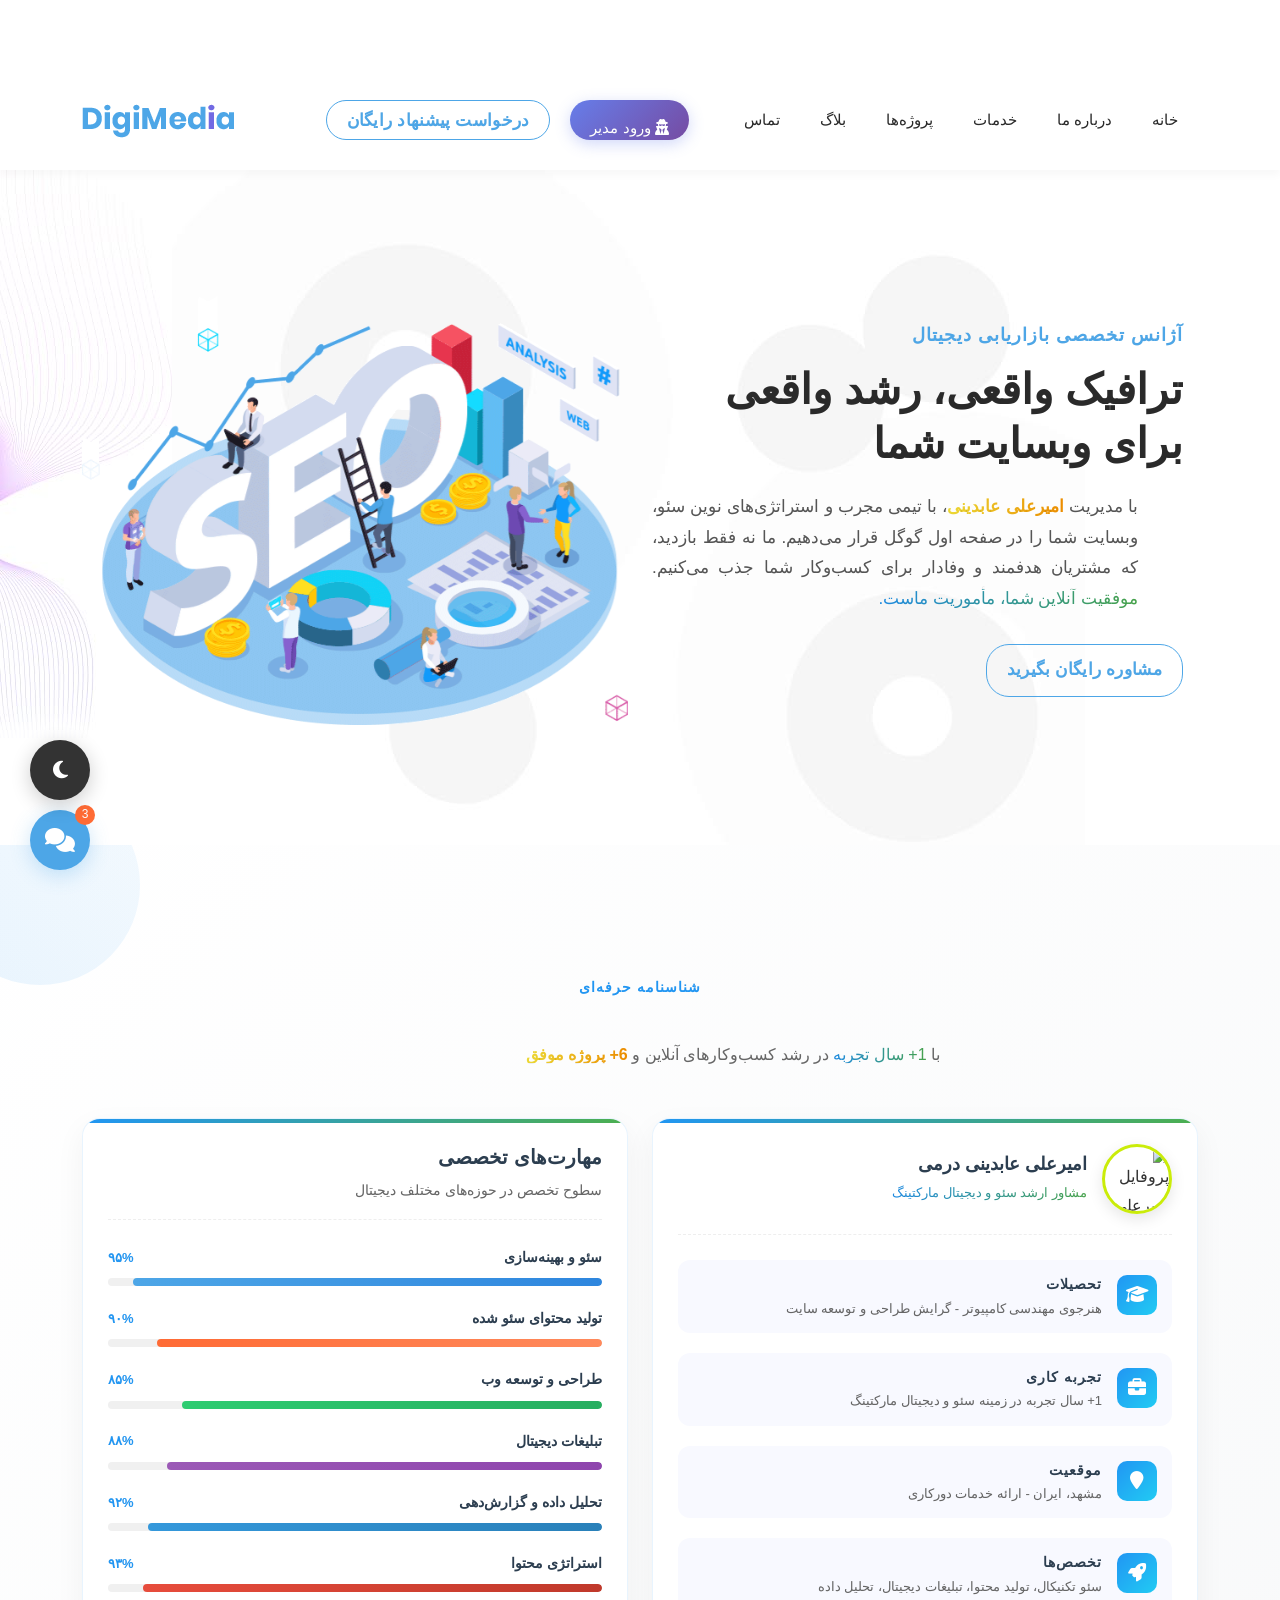
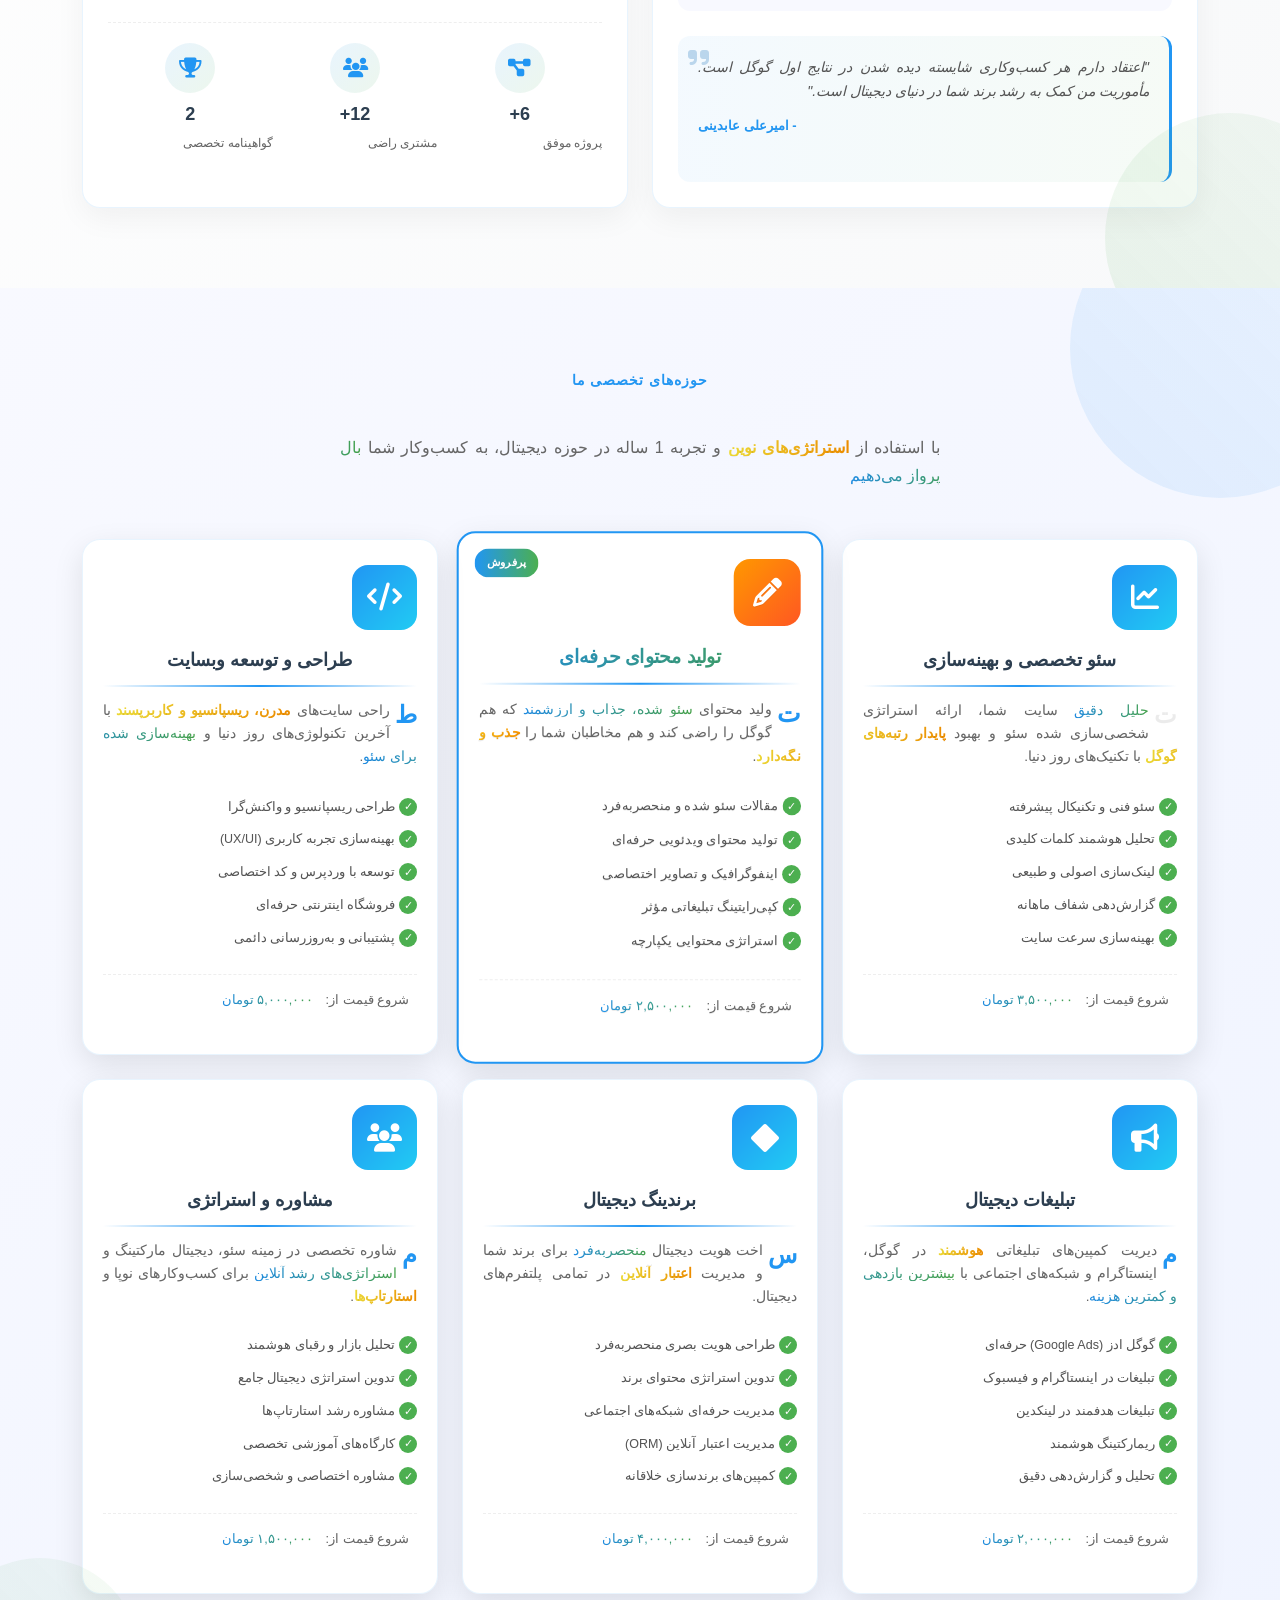
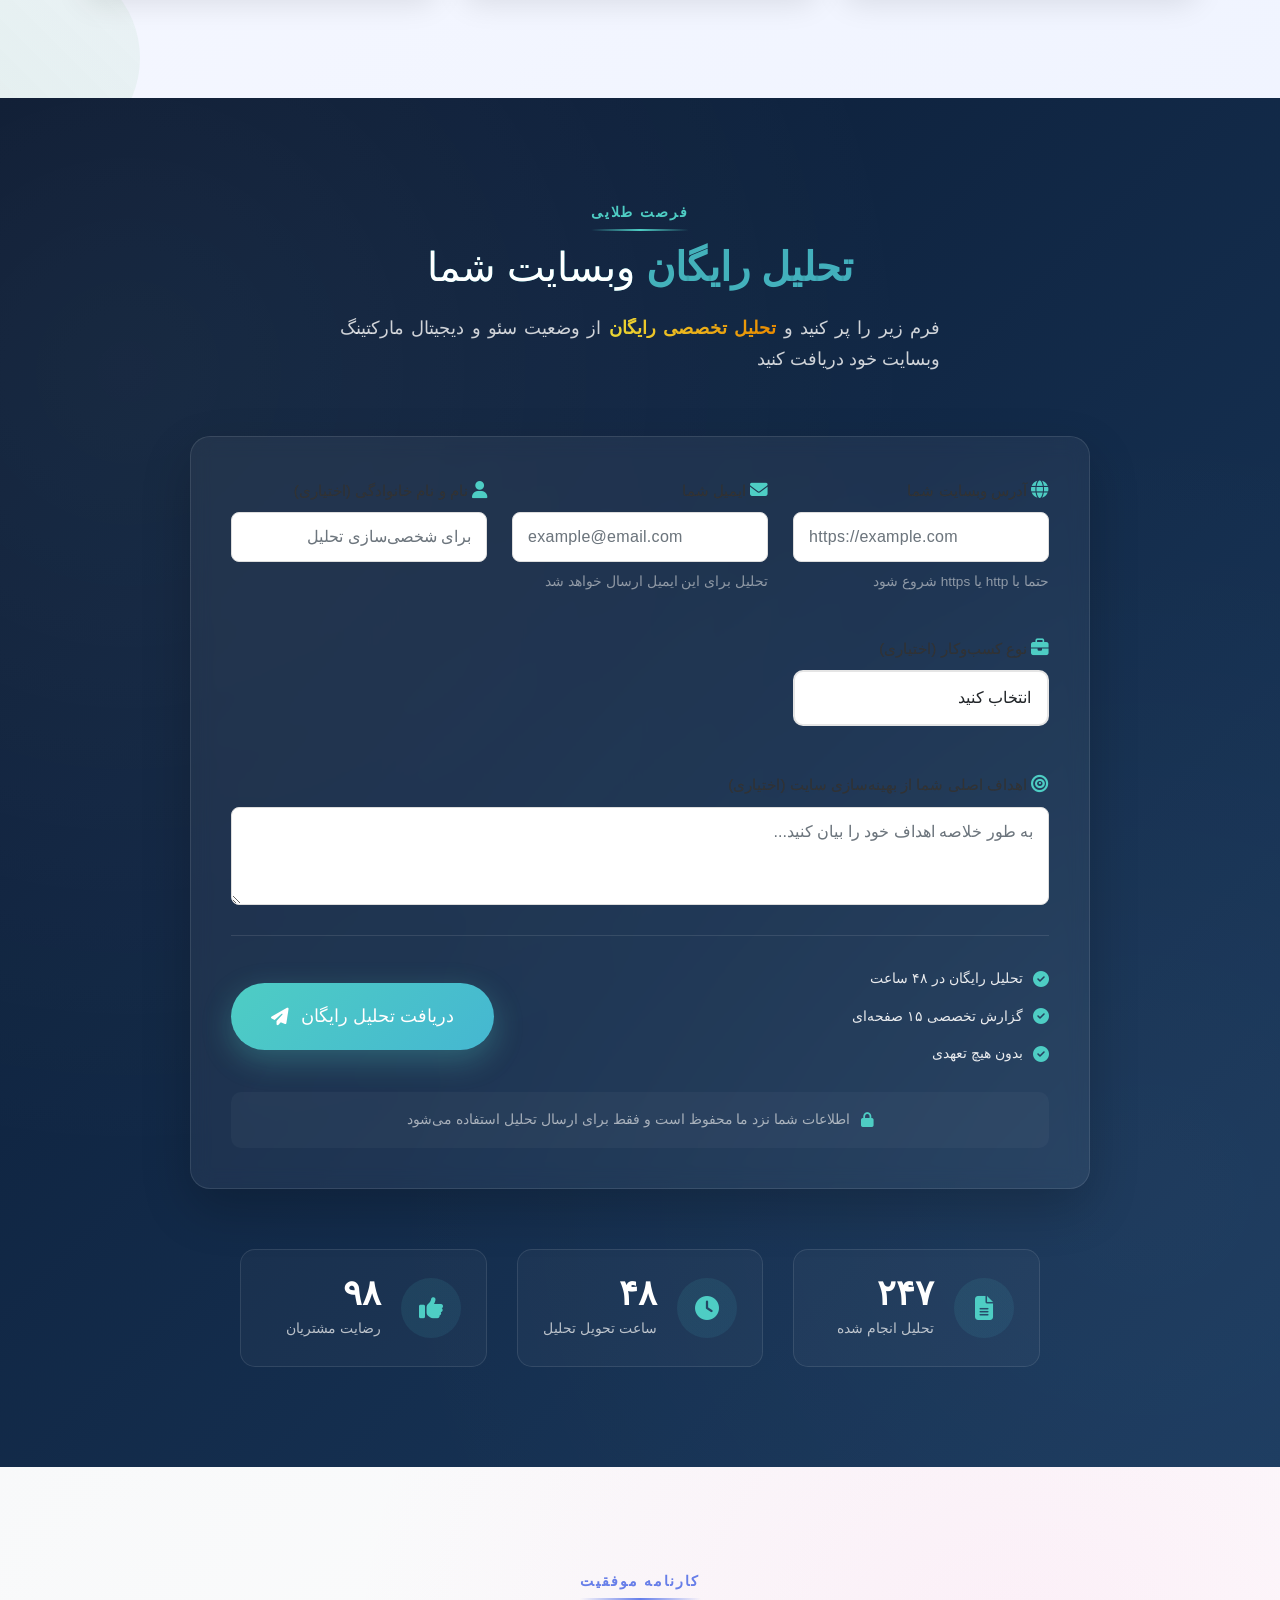
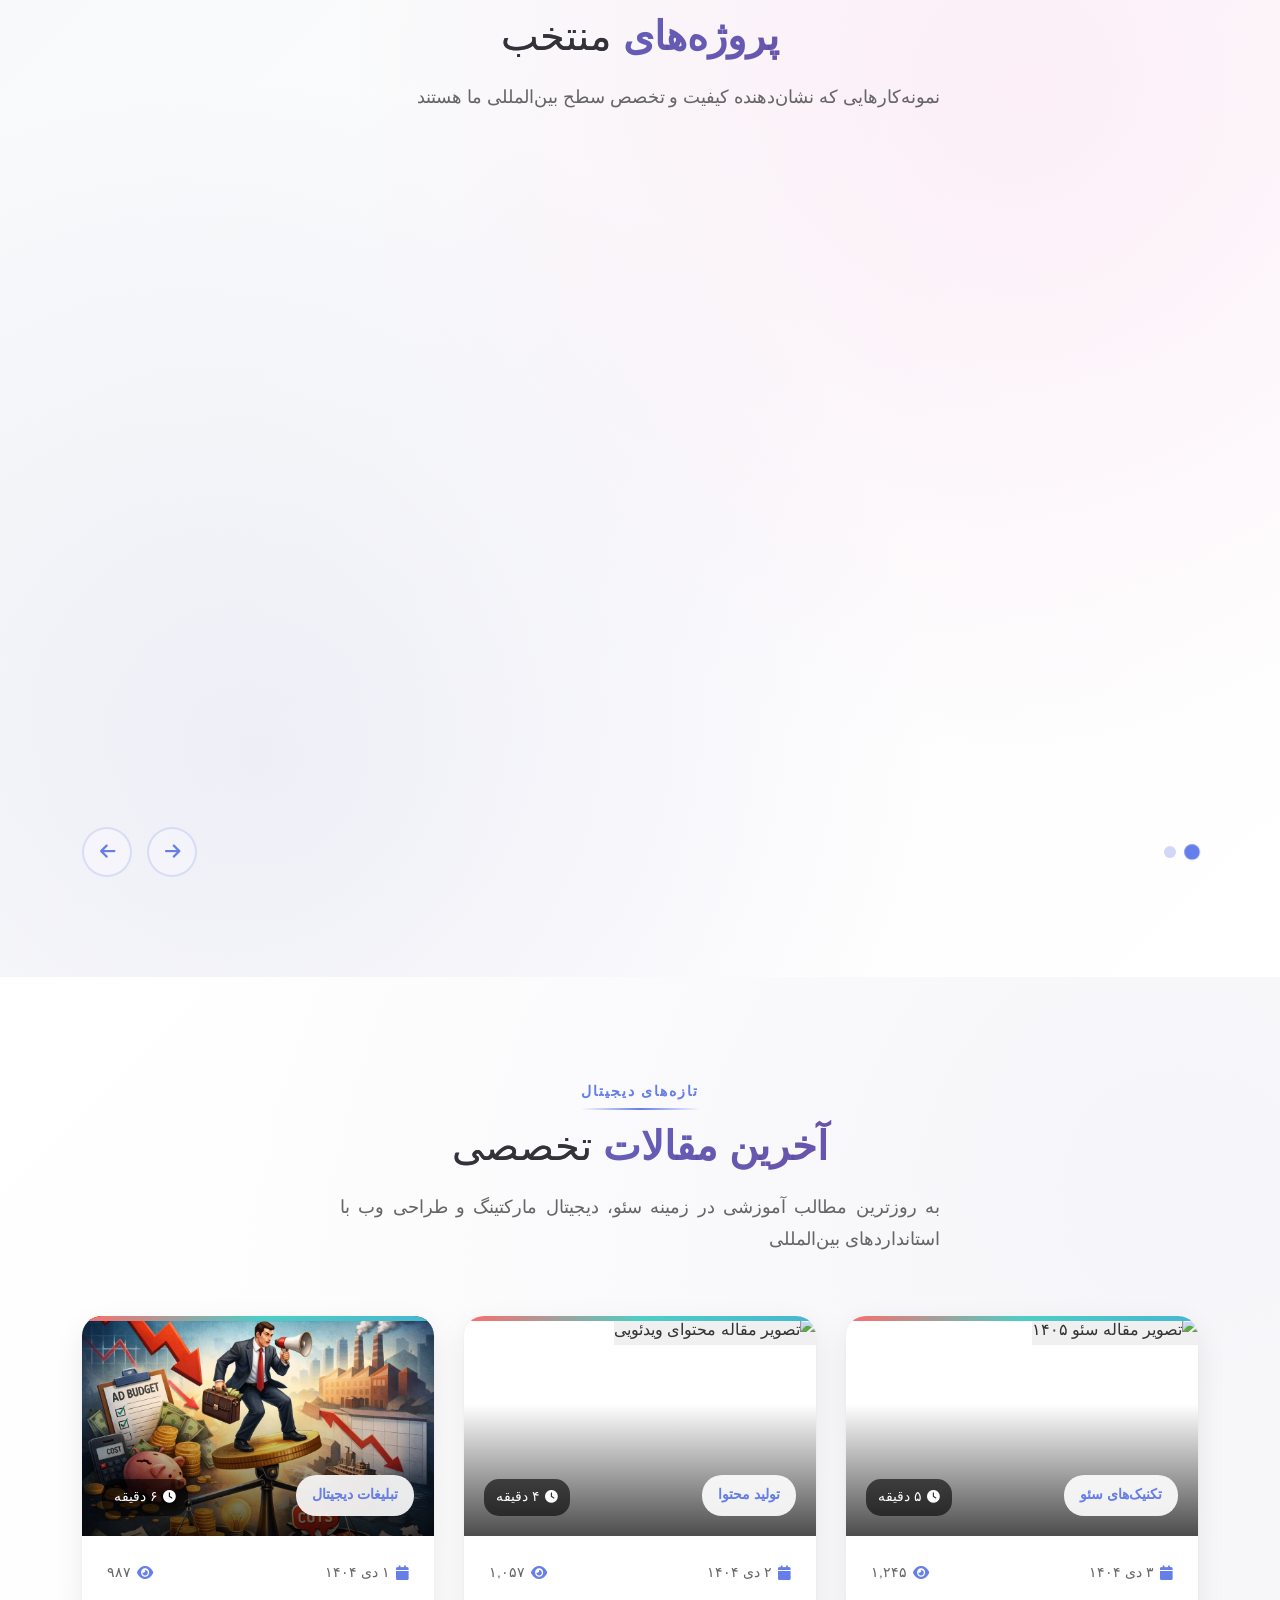
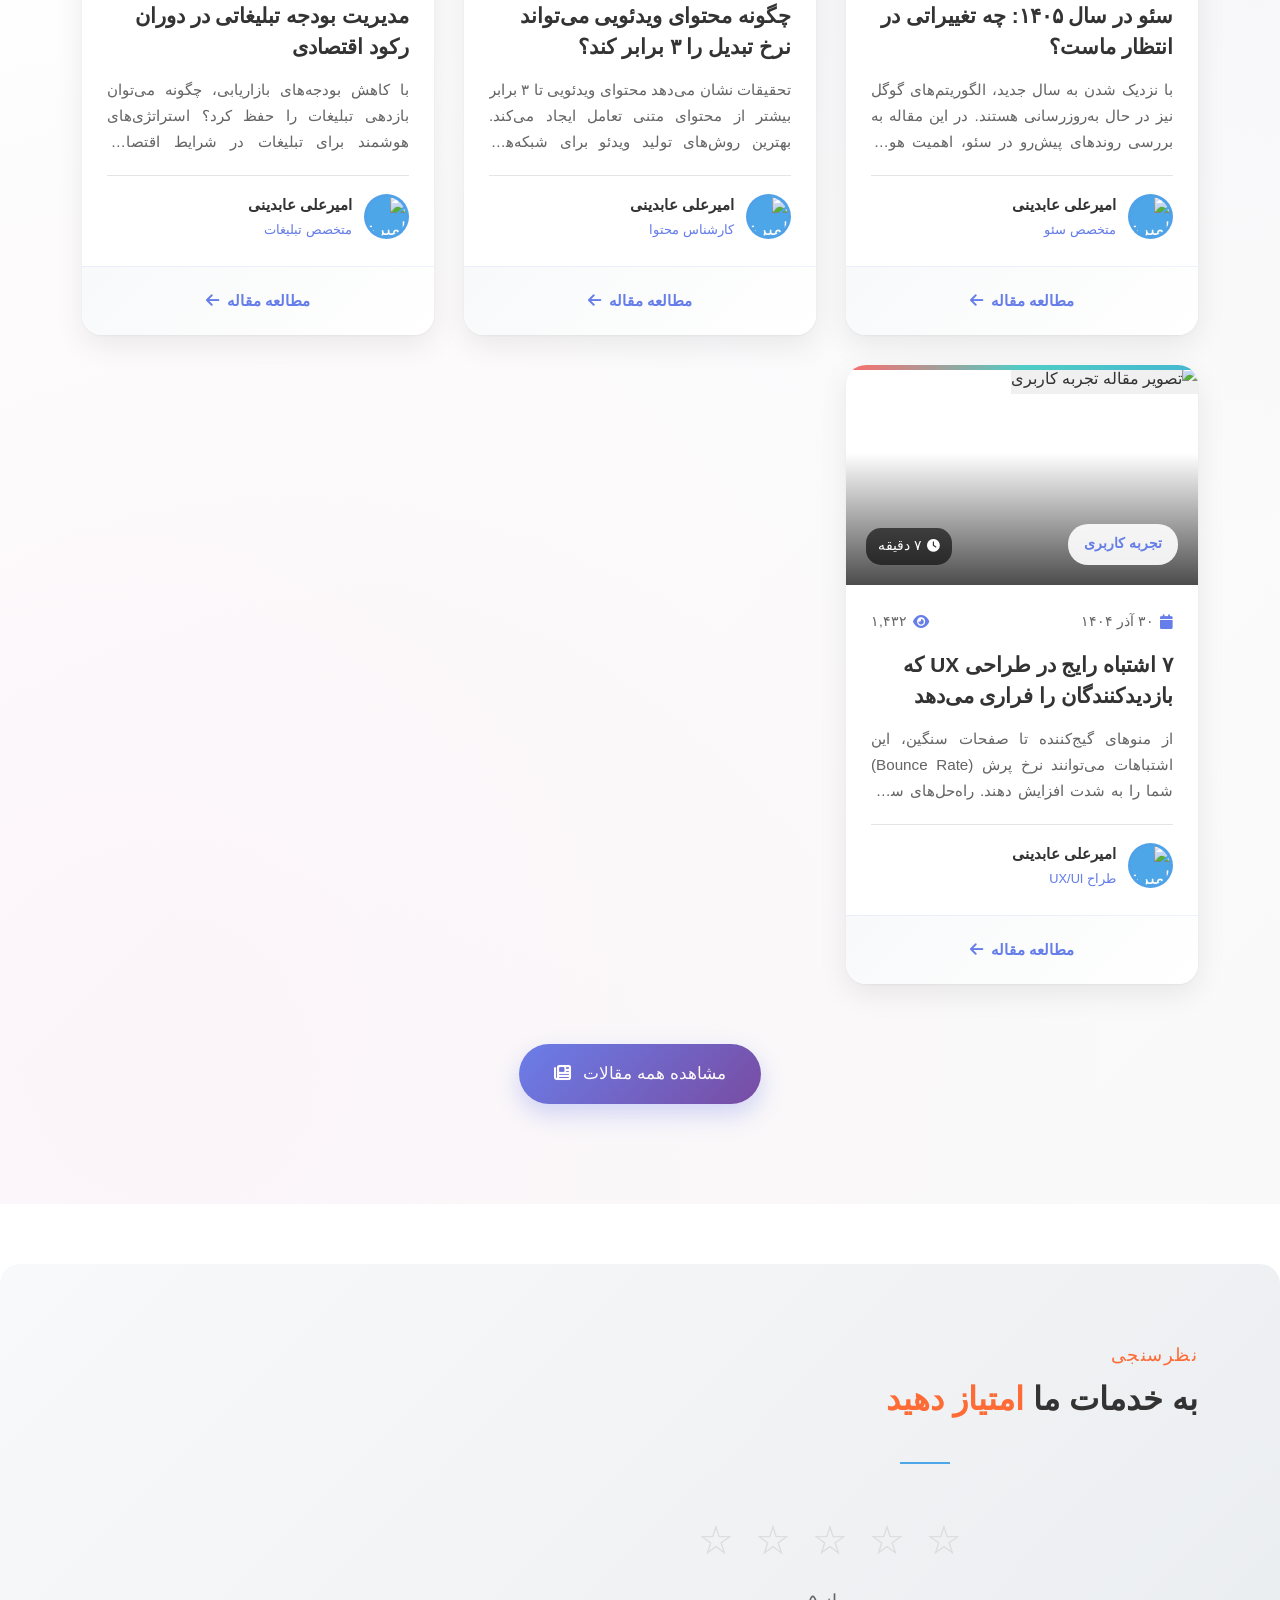
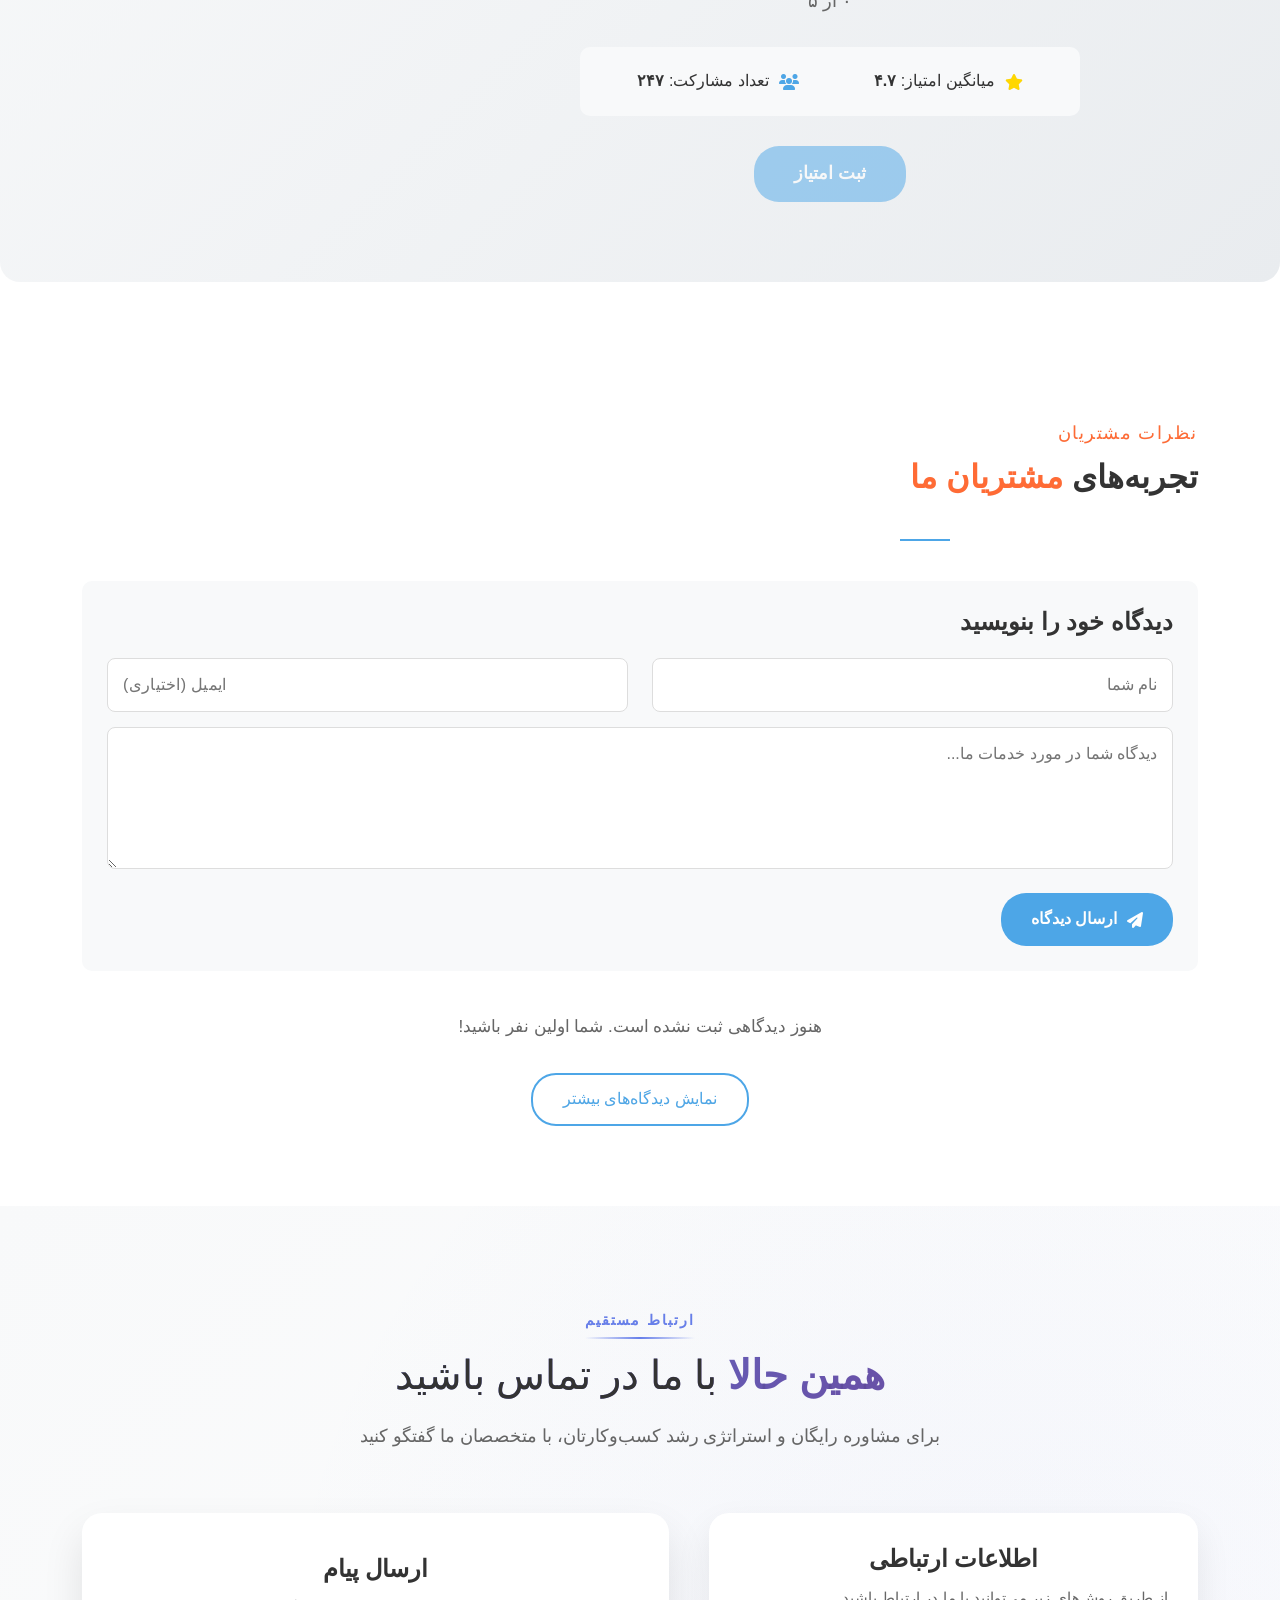
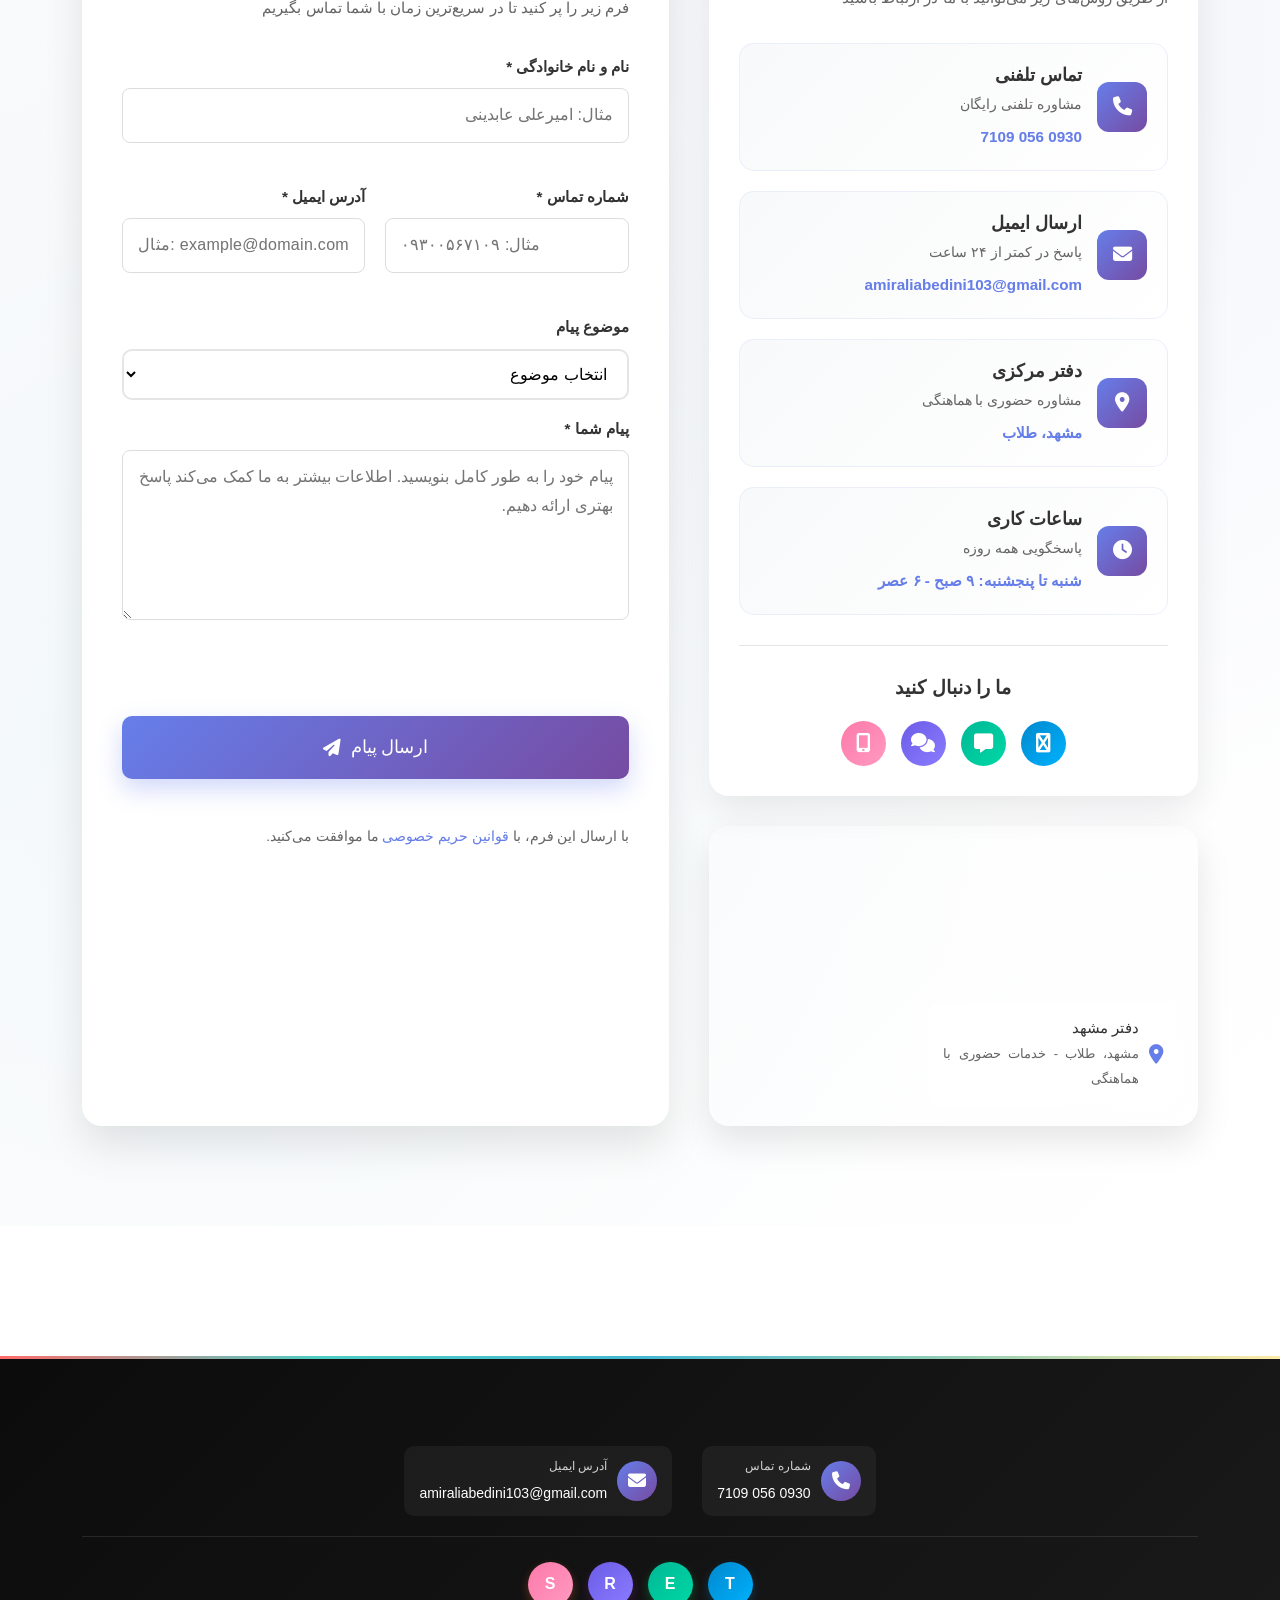
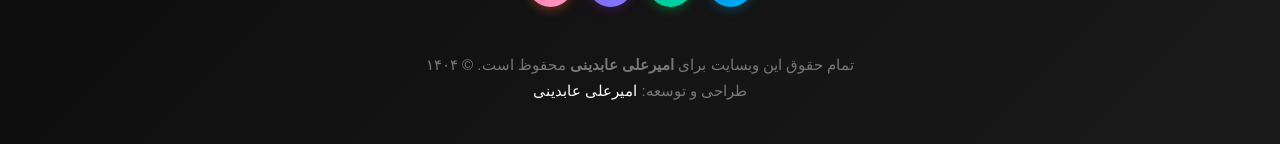
==== index.html @ cc29b61c "Add files via upload" ====
<!DOCTYPE html>
<html lang="fa" dir="rtl">
<head>
  <meta charset="UTF-8">
  <meta name="viewport" content="width=device-width, initial-scale=1, shrink-to-fit=no">
  
  <link rel="icon" href="titel-logo.png" type="image/png">
  <title>امیرعلی عابدینی درمی | Amirali Abedini | متخصص سئو و دیجیتال مارکتینگ</title>
  <meta name="description" content="وبسایت رسمی امیرعلی عابدینی درمی (Amirali Abedini)، متخصص سئو، دیجیتال مارکتینگ و طراحی وبسایت. ارائه خدمات حرفه‌ای سئو، تولید محتوا و رشد برند شخصی و تجاری در گوگل.">
  <meta name="robots" content="index, follow">
  <meta name="author" content="Amirali Abedini | امیرعلی عابدینی درمی">
  <link rel="canonical" href="https://amiraliabedini103.github.io/">
  
  <meta property="og:type" content="website">
  <meta property="og:title" content="امیرعلی عابدینی درمی | متخصص سئو و دیجیتال مارکتینگ">
  <meta property="og:description" content="Amirali Abedini – SEO Specialist & Digital Marketing Consultant. خدمات حرفه‌ای سئو و رشد کسب‌وکار.">
  <meta property="og:url" content="https://amiraliabedini103.github.io/">
  <meta property="og:site_name" content="Amirali Abedini">
  <meta property="og:image" content="https://amiraliabedini103.github.io/assets/images/logo-v3.png">
  <meta property="og:image:alt" content="امیرعلی عابدینی درمی - متخصص سئو">
  
  <meta name="twitter:card" content="summary_large_image">
  <meta name="twitter:title" content="Amirali Abedini | SEO & Digital Marketing">
  <meta name="twitter:description" content="Official website of Amirali Abedini, SEO specialist and digital marketing consultant.">
  <meta name="twitter:image" content="https://amiraliabedini103.github.io/assets/images/logo-v3.png">
  
  <script type="application/ld+json">
  {
    "@context": "https://schema.org",
    "@type": "Person",
    "name": "Amirali Abedini",
    "alternateName": "امیرعلی عابدینی درمی",
    "url": "https://amiraliabedini103.github.io/",
    "image": "https://amiraliabedini103.github.io/assets/images/logo-v3.png",
    "jobTitle": "SEO Specialist & Digital Marketing Consultant",
    "description": "متخصص سئو و دیجیتال مارکتینگ، ارائه‌دهنده خدمات حرفه‌ای بهینه‌سازی سایت و رشد برند",
    "email": "mailto:amiraliabedini103@gmail.com",
    "telephone": "+989300567109",
    "address": {
      "@type": "PostalAddress",
      "addressLocality": "Mashhad",
      "addressCountry": "IR"
    },
    "sameAs": []
  }
  </script>
  
  <link rel="stylesheet" href="https://cdn.fontcdn.ir/Font/Persian/Vazir/Vazir.css">
  <link rel="preconnect" href="https://fonts.googleapis.com">
  <link rel="preconnect" href="https://fonts.gstatic.com" crossorigin>
  <link href="https://fonts.googleapis.com/css2?family=Roboto:wght@300;400;500;700&display=swap" rel="stylesheet">
  <link rel="stylesheet" href="assets/css/footer-international.css">
  <link rel="stylesheet" href="assets/css/portfolio-international.css">
  <link rel="stylesheet" href="assets/css/freequote-international.css">
  <link rel="stylesheet" href="assets/css/blog-international.css">
  <link rel="stylesheet" href="assets/css/contact-international.css">
  
  <link href="vendor/bootstrap/css/bootstrap.min.css" rel="stylesheet">
  <!-- فقط از CDN FontAwesome استفاده می‌کنیم -->
  <link rel="stylesheet" href="https://cdnjs.cloudflare.com/ajax/libs/font-awesome/6.5.1/css/all.min.css">

  <link rel="stylesheet" href="assets/css/templatemo-digimedia-v3.css">
  <link rel="stylesheet" href="assets/css/animated.css">
  <link rel="stylesheet" href="assets/css/owl.css">
  <!-- لینک فایل CSS جدید -->
  <link rel="stylesheet" href="assets/css/custom-styles.css">
  <!-- لینک فایل CSS مدرن جدا شده -->
  <link rel="stylesheet" href="assets/css/modern-styles.css">
  
  <!-- اضافه کردن این خط به بخش head -->
  <link rel="sitemap" type="application/xml" title="Sitemap" href="/sitemap.xml">
  <!-- فونت‌های فارسی خلاقانه -->
<link href="https://cdn.fontcdn.ir/Font/Persian/Sahel/Sahel.css" rel="stylesheet">
<link href="https://cdn.fontcdn.ir/Font/Persian/Vazir/Vazir.css" rel="stylesheet">
  
  <!-- CSS برای تغییرات جدید -->
  <style>
    /* استایل‌های جدید برای دکمه ورود مدیر و فوتر */
    .admin-login-menu {
      background: linear-gradient(135deg, #667eea 0%, #764ba2 100%);
      color: white !important;
      padding: 8px 20px !important;
      border-radius: 50px;
      margin-right: 15px;
      transition: all 0.3s ease;
      border: none;
      font-weight: 500;
      box-shadow: 0 4px 15px rgba(102, 126, 234, 0.3);
      display: flex;
      align-items: center;
      gap: 8px;
    }
    
    .admin-login-menu:hover {
      transform: translateY(-2px);
      box-shadow: 0 6px 20px rgba(102, 126, 234, 0.4);
      background: linear-gradient(135deg, #764ba2 0%, #667eea 100%);
      color: white !important;
    }
    
    .admin-login-menu i {
      font-size: 16px;
    }
    
    /* استایل‌های جدید برای فوتر */
    .footer-contact-info {
      display: flex;
      flex-wrap: wrap;
      justify-content: center;
      gap: 30px;
      margin-bottom: 25px;
      padding: 20px 0;
      border-bottom: 1px solid rgba(255, 255, 255, 0.1);
    }
    
    .footer-contact-item {
      display: flex;
      align-items: center;
      gap: 10px;
      color: white;
      text-decoration: none;
      transition: all 0.3s ease;
      padding: 10px 15px;
      border-radius: 10px;
      background: rgba(255, 255, 255, 0.05);
    }
    
    .footer-contact-item:hover {
      background: rgba(255, 255, 255, 0.1);
      transform: translateY(-3px);
      color: white;
      text-decoration: none;
    }
    
    .footer-contact-icon {
      width: 40px;
      height: 40px;
      border-radius: 50%;
      display: flex;
      align-items: center;
      justify-content: center;
      background: linear-gradient(135deg, #667eea 0%, #764ba2 100%);
    }
    
    .footer-contact-icon i {
      font-size: 18px;
    }
    
    .footer-contact-text {
      display: flex;
      flex-direction: column;
    }
    
    .footer-contact-label {
      font-size: 12px;
      opacity: 0.8;
      margin-bottom: 3px;
    }
    
    .footer-contact-value {
      font-size: 14px;
      font-weight: 500;
    }
    
    .footer-social-media {
      display: flex;
      justify-content: center;
      gap: 15px;
      margin: 25px 0;
    }
    
    /* رسپانسیو */
    @media (max-width: 768px) {
      .footer-contact-info {
        flex-direction: column;
        align-items: center;
        gap: 15px;
      }
      
      .admin-login-menu {
        padding: 6px 15px !important;
        font-size: 14px;
        margin-right: 10px;
      }
      
      .footer-contact-item {
        width: 100%;
        max-width: 300px;
        justify-content: flex-start;
      }
    }
    
    @media (max-width: 576px) {
      .admin-login-menu {
        padding: 5px 12px !important;
        font-size: 12px;
        margin-right: 5px;
      }
      
      .admin-login-menu span {
        display: none;
      }
      
      .admin-login-menu i {
        margin: 0;
      }
    }
  </style>
</head>

<body>
  <h1 style="position:absolute;right:-9999px;top:auto;width:1px;height:1px;overflow:hidden;margin:0;padding:0;">
    امیرعلی عابدینی درمی | Amirali Abedini | متخصص سئو و دیجیتال مارکتینگ
  </h1>
  
  <div id="js-preloader" class="js-preloader">
    <div class="preloader-inner">
      <span class="dot"></span>
      <div class="dots">
        <span></span>
        <span></span>
        <span></span>
      </div>
    </div>
  </div>
  
  <header class="header-area header-sticky wow slideInDown" data-wow-duration="0.75s" data-wow-delay="0s">
    <div class="container">
      <div class="row">
        <div class="col-12">
          <nav class="main-nav">
            <a href="index.html" class="logo">
              <img src="assets/images/logo-v3.png" alt="لوگو - امیرعلی عابدینی">
            </a>
            <ul class="nav">
              <li class="scroll-to-section"><a href="#top" class="active">خانه</a></li>
              <li class="scroll-to-section"><a href="#about">درباره ما</a></li>
              <li class="scroll-to-section"><a href="#services">خدمات</a></li>
              <li class="scroll-to-section"><a href="#portfolio">پروژه‌ها</a></li>
              <li class="scroll-to-section"><a href="#blog">بلاگ</a></li>
              <li class="scroll-to-section"><a href="#contact">تماس</a></li>
              <!-- دکمه ورود مدیر بازطراحی شده -->
              <li class="scroll-to-section">
                <a href="#" id="adminLoginBtn" class="admin-login-menu">
                  <i class="fa fa-user-secret"></i>
                  <span>ورود مدیر</span>
                </a>
              </li>
              <li class="scroll-to-section">
                <div class="border-first-button"><a href="#contact">درخواست پیشنهاد رایگان</a></div>
              </li>
            </ul>
            <a class='menu-trigger'>
              <span>منو</span>
            </a>
          </nav>
        </div>
      </div>
    </div>
  </header>
  
  <div class="main-banner wow fadeIn" id="top" data-wow-duration="1s" data-wow-delay="0.5s">
    <div class="container">
      <div class="row">
        <div class="col-lg-12">
          <div class="row">
            <div class="col-lg-6 align-self-center">
              <div class="left-content show-up header-text wow fadeInLeft" data-wow-duration="1s" data-wow-delay="1s">
                <div class="row">
                  <div class="col-lg-12">
                    <h6>آژانس تخصصی بازاریابی دیجیتال</h6>
                    <h2>ترافیک واقعی، رشد واقعی برای وبسایت شما</h2>
                    <p>با مدیریت <strong class="highlight-text">امیرعلی عابدینی</strong>، با تیمی مجرب و استراتژی‌های نوین سئو، وبسایت شما را در صفحه اول گوگل قرار می‌دهیم. ما نه فقط بازدید، که مشتریان هدفمند و وفادار برای کسب‌وکار شما جذب می‌کنیم. <span class="gradient-text">موفقیت آنلاین شما، مأموریت ماست.</span></p>
                  </div>
                  <div class="col-lg-12">
                    <div class="border-first-button scroll-to-section">
                      <a href="#contact">مشاوره رایگان بگیرید</a>
                    </div>
                  </div>
                </div>
              </div>
            </div>
            <div class="col-lg-6">
              <div class="right-image wow fadeInRight" data-wow-duration="1s" data-wow-delay="0.5s">
                <img src="assets/images/slider-dec-v3.png" alt="تصویر افزایش ترافیک و رشد دیجیتال">
              </div>
            </div>
          </div>
        </div>
      </div>
    </div>
  </div>
  
  <!-- بخش شناسنامه حرفه‌ای با طراحی مدرن -->
  <div id="about" class="modern-about-section">
    <div class="container">
      <div class="row">
        <div class="col-lg-12">
          <div class="section-modern-header wow fadeIn" data-wow-duration="1s" data-wow-delay="0.3s">
            <span class="section-modern-subtitle">شناسنامه حرفه‌ای</span>
            <h2 class="section-modern-title creative-text">متخصص سئو و دیجیتال مارکتینگ</h2>
            <p class="section-modern-description">با <span class="gradient-text">1+ سال تجربه</span> در رشد کسب‌وکارهای آنلاین و <span class="highlight-text">6+ پروژه موفق</span></p>
          </div>
        </div>
      </div>
      
      <div class="row">
        <!-- کارت شناسنامه سمت چپ -->
        <div class="col-lg-6">
          <div class="about-card-modern wow fadeInLeft" data-wow-duration="1s" data-wow-delay="0.5s">
            <div class="about-card-modern-header">
              <div class="about-card-modern-avatar">
                <div class="about-card-modern-avatar-img">
                  <img src="profile-photo.jpg" alt="پروفایل امیرعلی عابدینی" class="profile-photo">
              </div>
                <div class="about-card-modern-avatar-info">
                  <h5>امیرعلی عابدینی درمی</h5>
                  <p class="gradient-text">مشاور ارشد سئو و دیجیتال مارکتینگ</p>
                </div>
              </div>
            </div>
            
            <div class="about-card-modern-body">
              <div class="about-info-modern-item">
                <div class="about-info-modern-icon">
                  <i class="fa fa-graduation-cap"></i>
                </div>
                <div class="about-info-modern-content">
                  <h6>تحصیلات</h6>
                  <p>هنرجوی مهندسی کامپیوتر - گرایش طراحی و توسعه سایت</p>
                </div>
              </div>
              
              <div class="about-info-modern-item">
                <div class="about-info-modern-icon">
                  <i class="fa fa-briefcase"></i>
                </div>
                <div class="about-info-modern-content">
                  <h6>تجربه کاری</h6>
                  <p>1+ سال تجربه در زمینه سئو و دیجیتال مارکتینگ</p>
                </div>
              </div>
              
              <div class="about-info-modern-item">
                <div class="about-info-modern-icon">
                  <i class="fa fa-map-marker"></i>
                </div>
                <div class="about-info-modern-content">
                  <h6>موقعیت</h6>
                  <p>مشهد، ایران - ارائه خدمات دورکاری  </p>
                </div>
              </div>
              
              <div class="about-info-modern-item">
                <div class="about-info-modern-icon">
                  <i class="fa fa-rocket"></i>
                </div>
                <div class="about-info-modern-content">
                  <h6>تخصص‌ها</h6>
                  <p>سئو تکنیکال، تولید محتوا، تبلیغات دیجیتال، تحلیل داده</p>
                </div>
              </div>
              
              <div class="about-quote-modern">
                <i class="fa fa-quote-right quote-icon"></i>
                <p class="quote-text">"اعتقاد دارم هر کسب‌وکاری شایسته دیده شدن در نتایج اول گوگل است. مأموریت من کمک به رشد برند شما در دنیای دیجیتال است."</p>
                <p class="quote-author">- امیرعلی عابدینی</p>
              </div>
            </div>
          </div>
        </div>
        
        <!-- کارت مهارت‌های سمت راست -->
        <div class="col-lg-6">
          <div class="skills-card-modern wow fadeInRight" data-wow-duration="1s" data-wow-delay="0.5s">
            <div class="skills-card-modern-header">
              <h4>مهارت‌های تخصصی</h4>
              <p>سطوح تخصص در حوزه‌های مختلف دیجیتال</p>
            </div>
            
            <div class="skills-card-modern-body">
              <div class="skill-modern-item">
                <div class="skill-modern-info">
                  <span class="skill-modern-name">سئو و بهینه‌سازی</span>
                  <span class="skill-modern-percentage">۹۵%</span>
                </div>
                <div class="skill-modern-progress">
                  <div class="skill-modern-progress-bar" style="width: 95%; background: linear-gradient(90deg, #4da6e7, #2e86de);"></div>
                </div>
              </div>
              
              <div class="skill-modern-item">
                <div class="skill-modern-info">
                  <span class="skill-modern-name">تولید محتوای سئو شده</span>
                  <span class="skill-modern-percentage">۹۰%</span>
                </div>
                <div class="skill-modern-progress">
                  <div class="skill-modern-progress-bar" style="width: 90%; background: linear-gradient(90deg, #ff6b35, #ff8a5c);"></div>
                </div>
              </div>
              
              <div class="skill-modern-item">
                <div class="skill-modern-info">
                  <span class="skill-modern-name">طراحی و توسعه وب</span>
                  <span class="skill-modern-percentage">۸۵%</span>
                </div>
                <div class="skill-modern-progress">
                  <div class="skill-modern-progress-bar" style="width: 85%; background: linear-gradient(90deg, #2ecc71, #27ae60);"></div>
                </div>
              </div>
              
              <div class="skill-modern-item">
                <div class="skill-modern-info">
                  <span class="skill-modern-name">تبلیغات دیجیتال</span>
                  <span class="skill-modern-percentage">۸۸%</span>
                </div>
                <div class="skill-modern-progress">
                  <div class="skill-modern-progress-bar" style="width: 88%; background: linear-gradient(90deg, #9b59b6, #8e44ad);"></div>
                </div>
              </div>
              
              <div class="skill-modern-item">
                <div class="skill-modern-info">
                  <span class="skill-modern-name">تحلیل داده و گزارش‌دهی</span>
                  <span class="skill-modern-percentage">۹۲%</span>
                </div>
                <div class="skill-modern-progress">
                  <div class="skill-modern-progress-bar" style="width: 92%; background: linear-gradient(90deg, #3498db, #2980b9);"></div>
                </div>
              </div>
              
              <div class="skill-modern-item">
                <div class="skill-modern-info">
                  <span class="skill-modern-name">استراتژی محتوا</span>
                  <span class="skill-modern-percentage">۹۳%</span>
                </div>
                <div class="skill-modern-progress">
                  <div class="skill-modern-progress-bar" style="width: 93%; background: linear-gradient(90deg, #e74c3c, #c0392b);"></div>
                </div>
              </div>
            </div>
            
            <div class="skills-card-modern-footer">
              <div class="stats-modern-item">
                <div class="stats-modern-icon">
                  <i class="fa fa-project-diagram"></i>
                </div>
                <div class="stats-modern-content">
                  <h5>6+</h5>
                  <p>پروژه موفق</p>
                </div>
              </div>
              
              <div class="stats-modern-item">
                <div class="stats-modern-icon">
                  <i class="fa fa-users"></i>
                </div>
                <div class="stats-modern-content">
                  <h5>12+</h5>
                  <p>مشتری راضی</p>
                </div>
              </div>
              
              <div class="stats-modern-item">
                <div class="stats-modern-icon">
                  <i class="fa fa-trophy"></i>
                </div>
                <div class="stats-modern-content">
                  <h5>2</h5>
                  <p>گواهینامه تخصصی</p>
                </div>
              </div>
            </div>
          </div>
        </div>
      </div>
    </div>
  </div>
  
  <!-- بخش خدمات جدید با طراحی مدرن -->
  <section id="services" class="modern-services">
    <div class="container">
      <div class="section-modern-header wow fadeIn" data-wow-duration="1s" data-wow-delay="0.3s">
        <span class="section-modern-subtitle">حوزه‌های تخصصی ما</span>
        <h2 class="section-modern-title creative-text">خدماتی که ارائه می‌دهیم</h2>
        <p class="section-modern-description">
          با استفاده از <span class="highlight-text">استراتژی‌های نوین</span> و تجربه 1 ساله در حوزه دیجیتال، به کسب‌وکار شما <span class="gradient-text">بال پرواز می‌دهیم</span>
        </p>
      </div>
      
      <div class="row">
        <!-- سرویس ۱: سئو تخصصی -->
        <div class="col-lg-4 col-md-6 mb-4 wow fadeInUp" data-wow-duration="1s" data-wow-delay="0.4s">
          <div class="modern-card service-card-glow wave-effect dynamic-shadow">
            <div class="modern-icon">
              <i class="fa fa-line-chart"></i>
            </div>
            <h3 class="modern-title creative-text">سئو تخصصی و بهینه‌سازی</h3>
            <p class="modern-description">
              <span class="gradient-text">تحلیل دقیق</span> سایت شما، ارائه استراتژی شخصی‌سازی شده سئو و بهبود <span class="highlight-text">پایدار رتبه‌های گوگل</span> با تکنیک‌های روز دنیا.
            </p>
            <ul class="modern-features">
              <li>سئو فنی و تکنیکال پیشرفته</li>
              <li>تحلیل هوشمند کلمات کلیدی</li>
              <li>لینک‌سازی اصولی و طبیعی</li>
              <li>گزارش‌دهی شفاف ماهانه</li>
              <li>بهینه‌سازی سرعت سایت</li>
            </ul>
            <div class="modern-price">
              <span>شروع قیمت از:</span>
              <span class="gradient-text">۳,۵۰۰,۰۰۰ تومان</span>
            </div>
          </div>
        </div>
        
        <!-- سرویس ۲: تولید محتوا -->
        <div class="col-lg-4 col-md-6 mb-4 wow fadeInUp" data-wow-duration="1s" data-wow-delay="0.6s">
          <div class="modern-card card-popular service-card-glow wave-effect dynamic-shadow">
            <div class="modern-badge">پرفروش</div>
            <div class="modern-icon">
              <i class="fa fa-pencil"></i>
            </div>
            <h3 class="modern-title creative-text">تولید محتوای حرفه‌ای</h3>
            <p class="modern-description">
              تولید محتوای <span class="gradient-text">سئو شده، جذاب و ارزشمند</span> که هم گوگل را راضی کند و هم مخاطبان شما را <span class="highlight-text">جذب و نگه‌دارد</span>.
            </p>
            <ul class="modern-features">
              <li>مقالات سئو شده و منحصربه‌فرد</li>
              <li>تولید محتوای ویدئویی حرفه‌ای</li>
              <li>اینفوگرافیک و تصاویر اختصاصی</li>
              <li>کپی‌رایتینگ تبلیغاتی مؤثر</li>
              <li>استراتژی محتوایی یکپارچه</li>
            </ul>
            <div class="modern-price">
              <span>شروع قیمت از:</span>
              <span class="gradient-text">۲,۵۰۰,۰۰۰ تومان</span>
            </div>
          </div>
        </div>
        
        <!-- سرویس ۳: طراحی وبسایت -->
        <div class="col-lg-4 col-md-6 mb-4 wow fadeInUp" data-wow-duration="1s" data-wow-delay="0.8s">
          <div class="modern-card service-card-glow wave-effect dynamic-shadow">
            <div class="modern-icon">
              <i class="fa fa-code"></i>
            </div>
            <h3 class="modern-title creative-text">طراحی و توسعه وبسایت</h3>
            <p class="modern-description">
              طراحی سایت‌های <span class="highlight-text">مدرن، ریسپانسیو و کاربرپسند</span> با آخرین تکنولوژی‌های روز دنیا و <span class="gradient-text">بهینه‌سازی شده برای سئو</span>.
            </p>
            <ul class="modern-features">
              <li>طراحی ریسپانسیو و واکنش‌گرا</li>
              <li>بهینه‌سازی تجربه کاربری (UX/UI)</li>
              <li>توسعه با وردپرس و کد اختصاصی</li>
              <li>فروشگاه اینترنتی حرفه‌ای</li>
              <li>پشتیبانی و به‌روزرسانی دائمی</li>
            </ul>
            <div class="modern-price">
              <span>شروع قیمت از:</span>
              <span class="gradient-text">۵,۰۰۰,۰۰۰ تومان</span>
            </div>
          </div>
        </div>
        
        <!-- سرویس ۴: تبلیغات دیجیتال -->
        <div class="col-lg-4 col-md-6 mb-4 wow fadeInUp" data-wow-duration="1s" data-wow-delay="1s">
          <div class="modern-card service-card-glow wave-effect dynamic-shadow">
            <div class="modern-icon">
              <i class="fa fa-bullhorn"></i>
            </div>
            <h3 class="modern-title creative-text">تبلیغات دیجیتال</h3>
            <p class="modern-description">
              مدیریت کمپین‌های تبلیغاتی <span class="highlight-text">هوشمند</span> در گوگل، اینستاگرام و شبکه‌های اجتماعی با <span class="gradient-text">بیشترین بازدهی و کمترین هزینه</span>.
            </p>
            <ul class="modern-features">
              <li>گوگل ادز (Google Ads) حرفه‌ای</li>
              <li>تبلیغات در اینستاگرام و فیسبوک</li>
              <li>تبلیغات هدفمند در لینکدین</li>
              <li>ریمارکتینگ هوشمند</li>
              <li>تحلیل و گزارش‌دهی دقیق</li>
            </ul>
            <div class="modern-price">
              <span>شروع قیمت از:</span>
              <span class="gradient-text">۲,۰۰۰,۰۰۰ تومان</span>
            </div>
          </div>
        </div>
        
        <!-- سرویس ۵: برندینگ دیجیتال -->
        <div class="col-lg-4 col-md-6 mb-4 wow fadeInUp" data-wow-duration="1s" data-wow-delay="1.2s">
          <div class="modern-card service-card-glow wave-effect dynamic-shadow">
            <div class="modern-icon">
              <i class="fa fa-diamond"></i>
            </div>
            <h3 class="modern-title creative-text">برندینگ دیجیتال</h3>
            <p class="modern-description">
              ساخت هویت دیجیتال <span class="gradient-text">منحصربه‌فرد</span> برای برند شما و مدیریت <span class="highlight-text">اعتبار آنلاین</span> در تمامی پلتفرم‌های دیجیتال.
            </p>
            <ul class="modern-features">
              <li>طراحی هویت بصری منحصربه‌فرد</li>
              <li>تدوین استراتژی محتوای برند</li>
              <li>مدیریت حرفه‌ای شبکه‌های اجتماعی</li>
              <li>مدیریت اعتبار آنلاین (ORM)</li>
              <li>کمپین‌های برندسازی خلاقانه</li>
            </ul>
            <div class="modern-price">
              <span>شروع قیمت از:</span>
              <span class="gradient-text">۴,۰۰۰,۰۰۰ تومان</span>
            </div>
          </div>
        </div>
        
        <!-- سرویس ۶: مشاوره تخصصی -->
        <div class="col-lg-4 col-md-6 mb-4 wow fadeInUp" data-wow-duration="1s" data-wow-delay="1.4s">
          <div class="modern-card service-card-glow wave-effect dynamic-shadow">
            <div class="modern-icon">
              <i class="fa fa-users"></i>
            </div>
            <h3 class="modern-title creative-text">مشاوره و استراتژی</h3>
            <p class="modern-description">
              مشاوره تخصصی در زمینه سئو، دیجیتال مارکتینگ و <span class="gradient-text">استراتژی‌های رشد آنلاین</span> برای کسب‌وکارهای نوپا و <span class="highlight-text">استارتاپ‌ها</span>.
            </p>
            <ul class="modern-features">
              <li>تحلیل بازار و رقبای هوشمند</li>
              <li>تدوین استراتژی دیجیتال جامع</li>
              <li>مشاوره رشد استارتاپ‌ها</li>
              <li>کارگاه‌های آموزشی تخصصی</li>
              <li>مشاوره اختصاصی و شخصی‌سازی</li>
            </ul>
            <div class="modern-price">
              <span>شروع قیمت از:</span>
              <span class="gradient-text">۱,۵۰۰,۰۰۰ تومان</span>
            </div>
          </div>
        </div>
      </div>
    </div>
  </section>
  
  <!-- بخش پیشنهاد ویژه رایگان با طراحی بین‌المللی -->
<section id="free-quote" class="international-free-quote">
  <div class="container">
    <div class="quote-header wow fadeIn" data-wow-duration="1s" data-wow-delay="0.3s">
      <span class="quote-subtitle">فرصت طلایی</span>
      <h2 class="quote-title creative-gradient">تحلیل رایگان <span class="highlight">وبسایت شما</span></h2>
      <p class="quote-description">فرم زیر را پر کنید و <span class="highlight-text">تحلیل تخصصی رایگان</span> از وضعیت سئو و دیجیتال مارکتینگ وبسایت خود دریافت کنید</p>
    </div>
    
    <div class="quote-form-container wow fadeInUp" data-wow-duration="1s" data-wow-delay="0.6s">
      <form id="search" class="modern-quote-form" action="https://formspree.io/f/mqekabbq" method="POST">
        <input type="hidden" name="_subject" value="درخواست تحلیل رایگان سایت">
        <input type="hidden" name="_language" value="fa">
        <input type="text" name="_gotcha" style="display:none">
        
        <div class="form-grid">
          <div class="form-group">
            <label for="website">
              <i class="fas fa-globe"></i>
              <span>آدرس وبسایت شما</span>
            </label>
            <input type="url" 
                   name="website" 
                   id="website" 
                   class="form-control english-text" 
                   placeholder="https://example.com" 
                   autocomplete="on" 
                   required
                   pattern="https?://.+\..+">
            <div class="form-hint">حتما با http یا https شروع شود</div>
          </div>
          
          <div class="form-group">
            <label for="email">
              <i class="fas fa-envelope"></i>
              <span>ایمیل شما</span>
            </label>
            <input type="email" 
                   name="email" 
                   id="email" 
                   class="form-control english-text" 
                   placeholder="example@email.com" 
                   autocomplete="on" 
                   required>
            <div class="form-hint">تحلیل برای این ایمیل ارسال خواهد شد</div>
          </div>
          
          <div class="form-group">
            <label for="name">
              <i class="fas fa-user"></i>
              <span>نام و نام خانوادگی (اختیاری)</span>
            </label>
            <input type="text" 
                   name="name" 
                   id="name" 
                   class="form-control" 
                   placeholder="برای شخصی‌سازی تحلیل">
          </div>
          
          <div class="form-group">
            <label for="business">
              <i class="fas fa-briefcase"></i>
              <span>نوع کسب‌وکار (اختیاری)</span>
            </label>
            <select name="business" id="business" class="form-control">
              <option value="">انتخاب کنید</option>
              <option value="ecommerce">فروشگاه اینترنتی</option>
              <option value="service">خدماتی</option>
              <option value="blog">بلاگ و انتشار محتوا</option>
              <option value="corporate">شرکتی و سازمانی</option>
              <option value="startup">استارتاپ</option>
              <option value="other">سایر</option>
            </select>
          </div>
        </div>
        
        <div class="form-group full-width">
          <label for="goals">
            <i class="fas fa-bullseye"></i>
            <span>اهداف اصلی شما از بهینه‌سازی سایت (اختیاری)</span>
          </label>
          <textarea name="goals" 
                    id="goals" 
                    class="form-control" 
                    rows="3" 
                    placeholder="به طور خلاصه اهداف خود را بیان کنید..."></textarea>
        </div>
        
        <div class="form-footer">
          <div class="form-features">
            <div class="feature-item">
              <i class="fas fa-check-circle"></i>
              <span>تحلیل رایگان در ۴۸ ساعت</span>
            </div>
            <div class="feature-item">
              <i class="fas fa-check-circle"></i>
              <span>گزارش تخصصی ۱۵ صفحه‌ای</span>
            </div>
            <div class="feature-item">
              <i class="fas fa-check-circle"></i>
              <span>بدون هیچ تعهدی</span>
            </div>
          </div>
          
          <button type="submit" class="submit-button">
            <span class="button-text">دریافت تحلیل رایگان</span>
            <i class="fas fa-paper-plane"></i>
            <div class="button-loading">
              <i class="fas fa-spinner fa-spin"></i>
            </div>
          </button>
        </div>
        
        <div class="form-privacy">
          <i class="fas fa-lock"></i>
          <span>اطلاعات شما نزد ما محفوظ است و فقط برای ارسال تحلیل استفاده می‌شود</span>
        </div>
      </form>
    </div>
    
    <div class="quote-stats wow fadeIn" data-wow-duration="1s" data-wow-delay="0.9s">
      <div class="stat-item">
        <div class="stat-icon">
          <i class="fas fa-file-alt"></i>
        </div>
        <div class="stat-content">
          <div class="stat-number" data-count="247">0</div>
          <div class="stat-label">تحلیل انجام شده</div>
        </div>
      </div>
      
      <div class="stat-item">
        <div class="stat-icon">
          <i class="fas fa-clock"></i>
        </div>
        <div class="stat-content">
          <div class="stat-number" data-count="48">0</div>
          <div class="stat-label">ساعت تحویل تحلیل</div>
        </div>
      </div>
      
      <div class="stat-item">
        <div class="stat-icon">
          <i class="fas fa-thumbs-up"></i>
        </div>
        <div class="stat-content">
          <div class="stat-number" data-count="98">0</div>
          <div class="stat-label">رضایت مشتریان</div>
        </div>
      </div>
    </div>
  </div>
</section>
  
    <!-- بخش پروژه‌های منتخب با طراحی بین‌المللی -->
<section id="portfolio" class="international-portfolio">
  <div class="container">
    <div class="section-header">
      <span class="section-subtitle">کارنامه موفقیت</span>
      <h2 class="section-title creative-gradient">پروژه‌های <span class="highlight">منتخب</span></h2>
      <p class="section-description">نمونه‌کارهایی که نشان‌دهنده کیفیت و تخصص سطح بین‌المللی ما هستند</p>
    </div>
    
    <div class="projects-grid">
      <!-- پروژه ۱: رستوران زنجیره‌ای -->
      <a href="project-restaurant.html" class="project-card-link">
        <div class="project-card" data-project="restaurant">
          <div class="project-image">
            <img src="ADS and FOOd.png" alt="پروژه رستوران زنجیره‌ای" loading="lazy">
            <div class="project-overlay">
              <div class="project-tags">
                <span class="tag">تبلیغات دیجیتال</span>
                <span class="tag">شبکه‌های اجتماعی</span>
                <span class="tag">برندینگ</span>
              </div>
            </div>
          </div>
          <div class="project-content">
            <h3 class="project-title">رستوران‌های زنجیره‌ای</h3>
            <p class="project-description">طراحی کمپین تبلیغاتی جامع برای ۵ شعبه رستوران زنجیره‌ای با افزایش ۳۰۰ درصدی مشتریان وفادار</p>
            
            <div class="project-stats">
              <div class="stat">
                <i class="fas fa-chart-line"></i>
                <div>
                  <span class="stat-value">۳۰۰٪</span>
                  <span class="stat-label">رشد مشتری</span>
                </div>
              </div>
              <div class="stat">
                <i class="fas fa-calendar-check"></i>
                <div>
                  <span class="stat-value">۳ ماه</span>
                  <span class="stat-label">زمان اجرا</span>
                </div>
              </div>
            </div>
          </div>
        </div>
      </a>
      
      <!-- پروژه ۲: استارتاپ فین‌تک -->
      <a href="project-fintech.html" class="project-card-link">
        <div class="project-card" data-project="fintech">
          <div class="project-image">
            <img src="Fintek-image.png" alt="پروژه استارتاپ فین‌تک" loading="lazy">
            <div class="project-overlay">
              <div class="project-tags">
                <span class="tag">سئو تخصصی</span>
                <span class="tag">برندینگ کامل</span>
                <span class="tag">طراحی UI/UX</span>
              </div>
            </div>
          </div>
          <div class="project-content">
            <h3 class="project-title">استارتاپ حوزه فین‌تک</h3>
            <p class="project-description">طراحی هویت بصری و استراتژی سئو برای استارتاپ مالی با رشد ۱۵۰ درصدی ترافیک ارگانیک در ۴ ماه</p>
            
            <div class="project-stats">
              <div class="stat">
                <i class="fas fa-search"></i>
                <div>
                  <span class="stat-value">۱۵۰٪</span>
                  <span class="stat-label">رشد ترافیک</span>
                </div>
              </div>
              <div class="stat">
                <i class="fas fa-trophy"></i>
                <div>
                  <span class="stat-value">۱۲</span>
                  <span class="stat-label">رتبه اول گوگل</span>
                </div>
              </div>
            </div>
          </div>
        </div>
      </a>
    </div>
    
    <!-- ناوبری پروژه‌ها -->
    <div class="portfolio-navigation">
      <div class="nav-dots">
        <button class="nav-dot active" data-index="0"></button>
        <button class="nav-dot" data-index="1"></button>
      </div>
      <div class="nav-arrows">
        <button class="nav-arrow prev" aria-label="پروژه قبلی">
          <i class="fas fa-arrow-right"></i>
        </button>
        <button class="nav-arrow next" aria-label="پروژه بعدی">
          <i class="fas fa-arrow-left"></i>
        </button>
      </div>
    </div>
  </div>
</section>

<!-- مدال نمایش پروژه -->
<div class="project-modal" id="projectModal">
  <div class="modal-overlay"></div>
  <div class="modal-content">
    <button class="modal-close" aria-label="بستن">
      <i class="fas fa-times"></i>
    </button>
    <div class="modal-body">
      <!-- محتوا توسط JS پر می‌شود -->
    </div>
  </div>
</div>
  
  <!-- بخش مقالات تخصصی با طراحی بین‌المللی -->
<section id="blog" class="international-blog">
  <div class="container">
    <div class="section-header">
      <span class="section-subtitle">تازه‌های دیجیتال</span>
      <h2 class="section-title creative-gradient">آخرین مقالات <span class="highlight">تخصصی</span></h2>
      <p class="section-description">به روزترین مطالب آموزشی در زمینه سئو، دیجیتال مارکتینگ و طراحی وب با استانداردهای بین‌المللی</p>
    </div>
    
    <div class="articles-grid">
      <!-- مقاله ۱: سئو ۱۴۰۵ -->
      <a href="article-details.html" class="article-card-link">
        <article class="article-card" data-article="seo-2025">
          <div class="article-image">
            <img src="seologo-dark.png" alt="تصویر مقاله سئو ۱۴۰۵" loading="lazy">
            <div class="article-overlay">
              <div class="article-category">تکنیک‌های سئو</div>
              <div class="article-read-time">
                <i class="fas fa-clock"></i>
                <span>۵ دقیقه</span>
              </div>
            </div>
          </div>
          
          <div class="article-content">
            <div class="article-meta">
              <span class="article-date">
                <i class="far fa-calendar"></i>
                ۳ دی ۱۴۰۴
              </span>
              <span class="article-views">
                <i class="far fa-eye"></i>
                ۱,۲۴۵
              </span>
            </div>
            
            <h3 class="article-title">سئو در سال ۱۴۰۵: چه تغییراتی در انتظار ماست؟</h3>
            
            <p class="article-excerpt">
              با نزدیک شدن به سال جدید، الگوریتم‌های گوگل نیز در حال به‌روزرسانی هستند. در این مقاله به بررسی روندهای پیش‌رو در سئو، اهمیت هوش مصنوعی در تولید محتوا و استراتژی‌های لینک‌سازی آینده می‌پردازیم.
            </p>
            
            <div class="article-author">
              <div class="author-avatar">
                <img src="maghale.jpg" alt="امیرعلی عابدینی">
              </div>
              <div class="author-info">
                <span class="author-name">امیرعلی عابدینی</span>
                <span class="author-role">متخصص سئو</span>
              </div>
            </div>
          </div>
          
          <div class="article-actions">
            <span class="read-more">
              مطالعه مقاله
              <i class="fas fa-arrow-left"></i>
            </span>
          </div>
        </article>
      </a>
      
      <!-- مقاله ۲: محتوای ویدئویی -->
      <a href="article-video.html" class="article-card-link">
        <article class="article-card" data-article="video-content">
          <div class="article-image">
            <img src="nerkh3.png" alt="تصویر مقاله محتوای ویدئویی" loading="lazy">
            <div class="article-overlay">
              <div class="article-category">تولید محتوا</div>
              <div class="article-read-time">
                <i class="fas fa-clock"></i>
                <span>۴ دقیقه</span>
              </div>
            </div>
          </div>
          
          <div class="article-content">
            <div class="article-meta">
              <span class="article-date">
                <i class="far fa-calendar"></i>
                ۲ دی ۱۴۰۴
              </span>
              <span class="article-views">
                <i class="far fa-eye"></i>
                ۱,۰۵۷
              </span>
            </div>
            
            <h3 class="article-title">چگونه محتوای ویدئویی می‌تواند نرخ تبدیل را ۳ برابر کند؟</h3>
            
            <p class="article-excerpt">
              تحقیقات نشان می‌دهد محتوای ویدئویی تا ۳ برابر بیشتر از محتوای متنی تعامل ایجاد می‌کند. بهترین روش‌های تولید ویدئو برای شبکه‌های اجتماعی و تأثیر آن بر سئو.
            </p>
            
            <div class="article-author">
              <div class="author-avatar">
                <img src="maghale.jpg" alt="امیرعلی عابدینی">
              </div>
              <div class="author-info">
                <span class="author-name">امیرعلی عابدینی</span>
                <span class="author-role">کارشناس محتوا</span>
              </div>
            </div>
          </div>
          
          <div class="article-actions">
            <span class="read-more">
              مطالعه مقاله
              <i class="fas fa-arrow-left"></i>
            </span>
          </div>
        </article>
      </a>
      
      <!-- مقاله ۳: تبلیغات -->
      <a href="article-ads-budget.html" class="article-card-link">
        <article class="article-card" data-article="ads-budget">
          <div class="article-image">
            <img src="ads-logo.png" alt="تصویر مقاله تبلیغات" loading="lazy">
            <div class="article-overlay">
              <div class="article-category">تبلیغات دیجیتال</div>
              <div class="article-read-time">
                <i class="fas fa-clock"></i>
                <span>۶ دقیقه</span>
              </div>
            </div>
          </div>
          
          <div class="article-content">
            <div class="article-meta">
              <span class="article-date">
                <i class="far fa-calendar"></i>
                ۱ دی ۱۴۰۴
              </span>
              <span class="article-views">
                <i class="far fa-eye"></i>
                ۹۸۷
              </span>
            </div>
            
            <h3 class="article-title">مدیریت بودجه تبلیغاتی در دوران رکود اقتصادی</h3>
            
            <p class="article-excerpt">
              با کاهش بودجه‌های بازاریابی، چگونه می‌توان بازدهی تبلیغات را حفظ کرد؟ استراتژی‌های هوشمند برای تبلیغات در شرایط اقتصادی چالش‌برانگیز.
            </p>
            
            <div class="article-author">
              <div class="author-avatar">
                <img src="maghale.jpg" alt="امیرعلی عابدینی">
              </div>
              <div class="author-info">
                <span class="author-name">امیرعلی عابدینی</span>
                <span class="author-role">متخصص تبلیغات</span>
              </div>
            </div>
          </div>
          
          <div class="article-actions">
            <span class="read-more">
              مطالعه مقاله
              <i class="fas fa-arrow-left"></i>
            </span>
          </div>
        </article>
      </a>
      
      <!-- مقاله ۴: UX -->
      <a href="article-ux-mistakes.html" class="article-card-link">
        <article class="article-card" data-article="ux-mistakes">
          <div class="article-image">
            <img src="UX False-LOGO.png" alt="تصویر مقاله تجربه کاربری" loading="lazy">
            <div class="article-overlay">
              <div class="article-category">تجربه کاربری</div>
              <div class="article-read-time">
                <i class="fas fa-clock"></i>
                <span>۷ دقیقه</span>
              </div>
            </div>
          </div>
          
          <div class="article-content">
            <div class="article-meta">
              <span class="article-date">
                <i class="far fa-calendar"></i>
                ۳۰ آذر ۱۴۰۴
              </span>
              <span class="article-views">
                <i class="far fa-eye"></i>
                ۱,۴۳۲
              </span>
            </div>
            
            <h3 class="article-title">۷ اشتباه رایج در طراحی UX که بازدیدکنندگان را فراری می‌دهد</h3>
            
            <p class="article-excerpt">
              از منوهای گیج‌کننده تا صفحات سنگین، این اشتباهات می‌توانند نرخ پرش (Bounce Rate) شما را به شدت افزایش دهند. راه‌حل‌های ساده برای رفع آن‌ها.
            </p>
            
            <div class="article-author">
              <div class="author-avatar">
                <img src="maghale.jpg" alt="امیرعلی عابدینی">
              </div>
              <div class="author-info">
                <span class="author-name">امیرعلی عابدینی</span>
                <span class="author-role">طراح UX/UI</span>
              </div>
            </div>
          </div>
          
          <div class="article-actions">
            <span class="read-more">
              مطالعه مقاله
              <i class="fas fa-arrow-left"></i>
            </span>
          </div>
        </article>
      </a>
    </div>
    
    <!-- دکمه مشاهده همه مقالات -->
    <div class="blog-actions">
      <a href="blog.html" class="btn-view-all">
        <span>مشاهده همه مقالات</span>
        <i class="fas fa-newspaper"></i>
      </a>
    </div>
  </div>
</section>
  
  <!-- بخش امتیازدهی به سایت -->
  <div class="site-rating-section" id="site-rating">
    <div class="container">
      <div class="row">
        <div class="col-lg-6 offset-lg-3">
          <div class="section-heading wow fadeIn" data-wow-duration="1s" data-wow-delay="0.5s">
            <h6>نظرسنجی</h6>
            <h4>به خدمات ما <em>امتیاز دهید</em></h4>
            <div class="line-dec"></div>
          </div>
        </div>
        <div class="col-lg-8 offset-lg-2 wow fadeInUp" data-wow-duration="0.5s" data-wow-delay="0.25s">
          <div class="rating-container">
            <div class="rating-stars">
              <div class="stars" id="siteRatingStars">
                <span data-value="1">☆</span>
                <span data-value="2">☆</span>
                <span data-value="3">☆</span>
                <span data-value="4">☆</span>
                <span data-value="5">☆</span>
              </div>
              <div class="rating-text">
                <span class="current-rating" id="siteCurrentRating">۰ از ۵</span>
              </div>
            </div>
            
            <div class="rating-info">
              <div class="rating-avg">
                <i class="fa fa-star"></i>
                <span>میانگین امتیاز: <strong id="siteAverageRating">۴.۷</strong></span>
              </div>
              <div class="rating-count">
                <i class="fa fa-users"></i>
                <span>تعداد مشارکت: <strong id="siteTotalRatings">۲۴۷</strong></span>
              </div>
            </div>
            
            <button class="submit-rating" id="submitSiteRating" disabled>
              ثبت امتیاز
            </button>
          </div>
        </div>
      </div>
    </div>
  </div>
  
  <!-- بخش دیدگاه‌ها در صفحه اصلی -->
  <div class="site-comments-section" id="site-comments">
    <div class="container">
      <div class="row">
        <div class="col-lg-6 offset-lg-3">
          <div class="section-heading wow fadeIn" data-wow-duration="1s" data-wow-delay="0.5s">
            <h6>نظرات مشتریان</h6>
            <h4>تجربه‌های <em>مشتریان ما</em></h4>
            <div class="line-dec"></div>
          </div>
        </div>
        <div class="col-lg-12 wow fadeInUp" data-wow-duration="0.5s" data-wow-delay="0.25s">
          <div class="comments-form">
            <h4>دیدگاه خود را بنویسید</h4>
            <form id="siteCommentForm">
              <div class="row">
                <div class="col-lg-6">
                  <div class="form-group">
                    <input type="text" id="siteCommentName" placeholder="نام شما" required>
                  </div>
                </div>
                <div class="col-lg-6">
                  <div class="form-group">
                    <input type="email" id="siteCommentEmail" placeholder="ایمیل (اختیاری)">
                  </div>
                </div>
                <div class="col-lg-12">
                  <div class="form-group">
                    <textarea id="siteCommentText" rows="4" placeholder="دیدگاه شما در مورد خدمات ما..." required></textarea>
                  </div>
                </div>
                <div class="col-lg-12">
                  <button type="submit" class="submit-comment">
                    <i class="fa fa-paper-plane"></i>
                    ارسال دیدگاه
                  </button>
                </div>
              </div>
            </form>
          </div>
          
          <div class="comments-list" id="siteCommentsList">
            <!-- دیدگاه‌ها اینجا بارگذاری می‌شوند -->
          </div>
          
          <div class="comments-pagination">
            <button class="load-more" id="loadMoreSiteComments">
              <i class="fa fa-spinner fa-spin" style="display: none;"></i>
              نمایش دیدگاه‌های بیشتر
            </button>
          </div>
        </div>
      </div>
    </div>
  </div>
  
  <!-- بخش تماس با ما با طراحی بین‌المللی -->
<section id="contact" class="international-contact">
  <div class="container">
    <div class="section-header">
      <span class="section-subtitle">ارتباط مستقیم</span>
      <h2 class="section-title creative-gradient">همین حالا <span class="highlight">با ما در تماس باشید</span></h2>
      <p class="section-description">برای مشاوره رایگان و استراتژی رشد کسب‌وکارتان، با متخصصان ما گفتگو کنید</p>
    </div>
    
    <div class="contact-wrapper">
      <!-- اطلاعات تماس -->
      <div class="contact-info-section">
        <div class="contact-info-card">
          <div class="contact-info-header">
            <h3>اطلاعات ارتباطی</h3>
            <p>از طریق روش‌های زیر می‌توانید با ما در ارتباط باشید</p>
          </div>
          
          <div class="contact-methods">
            <!-- تلفن -->
            <a href="tel:+989300567109" class="contact-method-link">
              <div class="contact-method">
                <div class="method-icon">
                  <i class="fas fa-phone"></i>
                </div>
                <div class="method-content">
                  <h4>تماس تلفنی</h4>
                  <p>مشاوره تلفنی رایگان</p>
                  <span class="method-detail">0930 056 7109</span>
                </div>
              </div>
            </a>
            
            <!-- ایمیل -->
            <a href="mailto:amiraliabedini103@gmail.com" class="contact-method-link">
              <div class="contact-method">
                <div class="method-icon">
                  <i class="fas fa-envelope"></i>
                </div>
                <div class="method-content">
                  <h4>ارسال ایمیل</h4>
                  <p>پاسخ در کمتر از ۲۴ ساعت</p>
                  <span class="method-detail">amiraliabedini103@gmail.com</span>
                </div>
              </div>
            </a>
            
            <!-- آدرس -->
            <a href="https://maps.google.com/?q=Mashhad,+Tolab,+Iran" target="_blank" class="contact-method-link">
              <div class="contact-method">
                <div class="method-icon">
                  <i class="fas fa-map-marker-alt"></i>
                </div>
                <div class="method-content">
                  <h4>دفتر مرکزی</h4>
                  <p>مشاوره حضوری با هماهنگی</p>
                  <span class="method-detail">مشهد، طلاب</span>
                </div>
              </div>
            </a>
            
            <!-- ساعت کاری -->
            <div class="contact-method">
              <div class="method-icon">
                <i class="fas fa-clock"></i>
              </div>
              <div class="method-content">
                <h4>ساعات کاری</h4>
                <p>پاسخگویی همه روزه</p>
                <span class="method-detail">شنبه تا پنجشنبه: ۹ صبح - ۶ عصر</span>
              </div>
            </div>
          </div>
          
          <!-- شبکه‌های اجتماعی -->
          <div class="contact-social">
            <h4>ما را دنبال کنید</h4>
            <div class="social-icons">
              <a href="https://t.me/Arta_amir" target="_blank" class="social-icon telegram" title="تلگرام">
                <i class="fab fa-telegram"></i>
              </a>
              <a href="https://eitaa.com/Arta_amir" target="_blank" class="social-icon eitaa" title="ایتا">
                <i class="fas fa-comment-alt"></i>
              </a>
              <a href="https://rubika.ir/Arta_amir_88" target="_blank" class="social-icon rubika" title="روبیکا">
                <i class="fas fa-comments"></i>
              </a>
              <a href="https://web.shad.ir/#/user/Arta_amir_88" target="_blank" class="social-icon shad" title="شاد">
                <i class="fas fa-mobile-alt"></i>
              </a>
            </div>
          </div>
        </div>
        
        <!-- نقشه -->
        <div class="contact-map">
          <div class="map-container">
            <iframe 
              src="https://maps.google.com/maps?q=Mashhad,+Tolab,+Iran&t=&z=15&ie=UTF8&iwloc=&output=embed"
              width="100%" 
              height="100%" 
              style="border:0;" 
              allowfullscreen="" 
              loading="lazy"
              title="موقعیت دفتر ما در مشهد"
            ></iframe>
          </div>
          <div class="map-overlay">
            <div class="map-info">
              <i class="fas fa-map-marker-alt"></i>
              <div>
                <h5>دفتر مشهد</h5>
                <p>مشهد، طلاب - خدمات حضوری با هماهنگی</p>
              </div>
            </div>
          </div>
        </div>
      </div>
      
      <!-- فرم تماس -->
      <div class="contact-form-section">
        <div class="contact-form-card">
          <div class="form-header">
            <h3>ارسال پیام</h3>
            <p>فرم زیر را پر کنید تا در سریع‌ترین زمان با شما تماس بگیریم</p>
          </div>
          
          <form id="contactForm" action="https://formspree.io/f/mqekabbq" method="POST">
            <input type="hidden" name="_language" value="fa">
            <input type="hidden" name="_subject" value="پیام جدید از سایت امیرعلی عابدینی">
            <input type="text" name="_gotcha" style="display:none">
            
            <div class="form-group">
              <label for="contactName">نام و نام خانوادگی *</label>
              <input 
                type="text" 
                id="contactName" 
                name="name" 
                required 
                placeholder="مثال: امیرعلی عابدینی"
              >
              <div class="form-error"></div>
            </div>
            
            <div class="form-row">
              <div class="form-group">
                <label for="contactPhone">شماره تماس *</label>
                <input 
                  type="tel" 
                  id="contactPhone" 
                  name="phone" 
                  required 
                  placeholder="مثال: ۰۹۳۰۰۵۶۷۱۰۹"
                  pattern="^(\+98|0)?9\d{9}$"
                >
                <div class="form-error"></div>
              </div>
              
              <div class="form-group">
                <label for="contactEmail">آدرس ایمیل *</label>
                <input 
                  type="email" 
                  id="contactEmail" 
                  name="email" 
                  required 
                  placeholder="مثال: example@domain.com"
                  class="english-text"
                >
                <div class="form-error"></div>
              </div>
            </div>
            
            <div class="form-group">
              <label for="contactSubject">موضوع پیام</label>
              <select id="contactSubject" name="subject">
                <option value="">انتخاب موضوع</option>
                <option value="سئو و بهینه‌سازی">سئو و بهینه‌سازی</option>
                <option value="طراحی وبسایت">طراحی وبسایت</option>
                <option value="تبلیغات دیجیتال">تبلیغات دیجیتال</option>
                <option value="تولید محتوا">تولید محتوا</option>
                <option value="مشاوره تخصصی">مشاوره تخصصی</option>
                <option value="دیگر">دیگر</option>
              </select>
            </div>
            
            <div class="form-group">
              <label for="contactMessage">پیام شما *</label>
              <textarea 
                id="contactMessage" 
                name="message" 
                rows="5" 
                required 
                placeholder="پیام خود را به طور کامل بنویسید. اطلاعات بیشتر به ما کمک می‌کند پاسخ بهتری ارائه دهیم."
              ></textarea>
              <div class="form-error"></div>
            </div>
            
            <div class="form-footer">
              <button type="submit" class="submit-btn">
                <span>ارسال پیام</span>
                <i class="fas fa-paper-plane"></i>
              </button>
              <p class="form-note">
                با ارسال این فرم، با <a href="#">قوانین حریم خصوصی</a> ما موافقت می‌کنید.
              </p>
            </div>
          </form>
        </div>
      </div>
    </div>
  </div>
</section>
  
  <footer>
    <div class="container">
      <div class="row">
        <!-- بخش اطلاعات تماس و پیامرسان‌ها -->
        <div class="col-lg-12">
          <!-- اطلاعات تماس -->
          
          <div class="footer-contact-info">
            <a href="tel:+989300567109" class="footer-contact-item" title="تماس با من">
              <div class="footer-contact-icon">
                <i class="fa fa-phone"></i>
              </div>
              <div class="footer-contact-text">
                <span class="footer-contact-label">شماره تماس</span>
                <span class="footer-contact-value">0930 056 7109</span>
              </div>
            </a>
            
            <a href="mailto:amiraliabedini103@gmail.com" class="footer-contact-item" title="ارسال ایمیل">
              <div class="footer-contact-icon">
                <i class="fa fa-envelope"></i>
              </div>
              <div class="footer-contact-text">
                <span class="footer-contact-label">آدرس ایمیل</span>
                <span class="footer-contact-value">amiraliabedini103@gmail.com</span>
              </div>
            </a>
          </div>
          
          <!-- آیکون‌های پیامرسان‌ها -->
          <div class="footer-social-media">
            <a href="https://t.me/Arta_amir" target="_blank" rel="noopener" title="تلگرام">
              <span class="messenger-icon telegram-icon" aria-label="تلگرام">T</span>
            </a>
            <a href="https://eitaa.com/Arta_amir" target="_blank" rel="noopener" title="ایتا">
              <span class="messenger-icon eitaa-icon" aria-label="ایتا">E</span>
            </a>
            <a href="https://rubika.ir/Arta_amir_88" target="_blank" rel="noopener" title="روبیکا">
              <span class="messenger-icon rubika-icon" aria-label="روبیکا">R</span>
            </a>
            <a href="https://web.shad.ir/#/user/Arta_amir_88" target="_blank" rel="noopener" title="شاد">
              <span class="messenger-icon shad-icon" aria-label="شاد">S</span>
            </a>
          </div>
        </div>
        
        <div class="col-lg-12">
          <p>تمام حقوق این وبسایت برای <strong>امیرعلی عابدینی</strong> محفوظ است. © ۱۴۰۴
            <br>طراحی و توسعه: <a href="#" target="_blank" title="امیرعلی عابدینی">امیرعلی عابدینی</a>
          </p>
        </div>
      </div>
    </div>
  </footer>
  
  <!-- چت‌بات شناور و دکمه حالت تیره -->
  <div class="chatbot-container">
    <!-- دکمه حالت تیره بالای چت -->
    <button class="theme-toggle-btn" id="themeToggleBtn">
      <i class="fa fa-moon"></i>
    </button>
    
    <!-- دکمه چت -->
    <button class="chatbot-toggle" id="chatbotToggle">
      <i class="fa fa-comments"></i>
      <span class="chatbot-notification">3</span>
    </button>
    
    <!-- پنجره چت -->
    <div class="chatbot-window" id="chatbotWindow">
      <div class="chatbot-header">
        <h4>دستیار هوشمند سئو</h4>
        <button class="chatbot-close" id="chatbotClose">
          <i class="fa fa-times"></i>
        </button>
      </div>
      
      <div class="chatbot-messages" id="chatbotMessages">
        <div class="chat-message bot-message">
          <div class="message-avatar">
            <i class="fa fa-robot"></i>
          </div>
          <div class="message-content">
            <p>سلام! من دستیار هوشمند سئو هستم. برای مشاوره رایگان در زمینه سئو، دیجیتال مارکتینگ و بهینه‌سازی سایت در خدمت شما هستم. چه سوالی دارید؟</p>
            <span class="message-time">هم اکنون</span>
          </div>
        </div>
      </div>
      
      <div class="chatbot-input-area">
        <textarea 
          id="chatbotInput" 
          placeholder="سوال خود را در مورد سئو، دیجیتال مارکتینگ یا خدمات ما بنویسید..."
          rows="1"
        ></textarea>
        <button id="chatbotSend">
          <i class="fa fa-paper-plane"></i>
        </button>
      </div>
    </div>
  </div>

  <!-- پنل مدیریت -->
  <div class="admin-panel" id="adminPanel">
    <div class="admin-panel-content">
      <div class="admin-panel-header">
        <h3>پنل مدیریت</h3>
        <button id="closeAdminPanel" style="background: #f44336; color: white; border: none; padding: 8px 15px; border-radius: 5px; cursor: pointer;">
          <i class="fa fa-times"></i> بستن
        </button>
      </div>
      
      <div class="admin-tabs">
        <button class="admin-tab active" data-tab="comments">مدیریت دیدگاه‌ها</button>
        <button class="admin-tab" data-tab="settings">تنظیمات سیستم</button>
      </div>
      
      <div class="admin-tab-content">
        <!-- مدیریت دیدگاه‌ها -->
        <div class="admin-section active" id="commentsSection">
          <h4>دیدگاه‌های در انتظار تأیید</h4>
          <div class="comments-management" id="pendingComments">
            <!-- دیدگاه‌های در انتظار اینجا بارگذاری می‌شوند -->
          </div>
          
          <h4 style="margin-top: 30px;">دیدگاه‌های تأیید شده</h4>
          <div class="comments-management" id="approvedComments">
            <!-- دیدگاه‌های تأیید شده اینجا بارگذاری می‌شوند -->
          </div>
        </div>
        
        <!-- تنظیمات سیستم -->
        <div class="admin-section" id="settingsSection">
          <h4>تنظیمات سیستم</h4>
          <div class="form-group">
            <label>رمز مدیریت:</label>
            <input type="password" id="adminPassword" class="form-control" placeholder="رمز جدید">
          </div>
          <div class="form-group">
            <label>تأیید رمز:</label>
            <input type="password" id="adminPasswordConfirm" class="form-control" placeholder="تکرار رمز">
          </div>
          <button id="changePassword" class="btn-approve">تغییر رمز</button>
          
          <h4 style="margin-top: 30px;">پاک کردن داده‌ها</h4>
          <button id="clearAllData" class="btn-reject">پاک کردن تمام داده‌های ذخیره شده</button>
          <p style="font-size: 12px; color: #666; margin-top: 10px;">این عمل غیرقابل بازگشت است!</p>
        </div>
      </div>
    </div>
  </div>
  
  <script src="vendor/jquery/jquery.min.js"></script>
  <script src="vendor/bootstrap/js/bootstrap.bundle.min.js"></script>
  <script src="assets/js/owl-carousel.js"></script>
  <script src="assets/js/animation.js"></script>
  <script src="assets/js/imagesloaded.js"></script>
  <script src="assets/js/custom.js"></script>
  <!-- لینک فایل JS جدید -->
  <script src="assets/js/custom-scripts.js"></script>
  <!-- لینک فایل JS مدرن جدا شده -->
  <script src="assets/js/modern-scripts.js"></script>
  <script src="assets/js/footer-international.js"></script>
  <script src="assets/js/portfolio-international.js"></script>
  <script src="assets/js/freequote-international.js"></script>
  <script src="assets/js/blog-international.js"></script>
  <script src="assets/js/contact-international.js"></script>
</body>
</html>
---- assets/css/footer-international.css ----
/* ==================================================
   فوتر بین‌المللی - International Quality Footer
   طراحی حرفه‌ای با استانداردهای جهانی
   ================================================== */

/* Reset and Base Styles */
.international-footer {
    background: linear-gradient(135deg, #0c0c0c 0%, #1a1a1a 100%);
    color: #fff;
    padding: 70px 0 20px;
    position: relative;
    overflow: hidden;
    font-family: 'Vazir', 'Roboto', 'Segoe UI', Arial, sans-serif;
  }
  
  .international-footer::before {
    content: '';
    position: absolute;
    top: 0;
    left: 0;
    right: 0;
    height: 3px;
    background: linear-gradient(90deg, 
      #ff6b6b 0%, 
      #4ecdc4 25%, 
      #45b7d1 50%, 
      #96ceb4 75%, 
      #ffeaa7 100%
    );
    z-index: 1;
  }
  
  .footer-wrapper {
    max-width: 1200px;
    margin: 0 auto;
    padding: 0 20px;
  }
  
  /* Footer Main Content */
  .footer-main {
    display: grid;
    grid-template-columns: repeat(auto-fit, minmax(250px, 1fr));
    gap: 40px;
    margin-bottom: 40px;
  }
  
  .footer-column {
    padding: 0 15px;
  }
  
  .footer-title {
    font-size: 1.4rem;
    font-weight: 700;
    margin-bottom: 25px;
    position: relative;
    color: #fff;
    padding-bottom: 10px;
    text-transform: uppercase;
    letter-spacing: 1px;
  }
  
  .footer-title::after {
    content: '';
    position: absolute;
    bottom: 0;
    right: 0;
    width: 60px;
    height: 3px;
    background: linear-gradient(90deg, #4ecdc4, #45b7d1);
    border-radius: 2px;
  }
  
  /* About Section */
  .footer-about p {
    line-height: 1.8;
    color: #b0b0b0;
    margin-bottom: 20px;
    font-size: 0.95rem;
    text-align: justify;
  }
  
  .brand-highlight {
    color: #4ecdc4;
    font-weight: 600;
  }
  
  /* Quick Links */
  .footer-links ul {
    list-style: none;
    padding: 0;
    margin: 0;
  }
  
  .footer-links li {
    margin-bottom: 12px;
    transition: transform 0.3s ease;
  }
  
  .footer-links li:hover {
    transform: translateX(-5px);
  }
  
  .footer-links a {
    color: #b0b0b0;
    text-decoration: none;
    transition: all 0.3s ease;
    display: flex;
    align-items: center;
    font-size: 0.95rem;
  }
  
  .footer-links a:hover {
    color: #4ecdc4;
    padding-right: 10px;
  }
  
  .footer-links i {
    margin-left: 10px;
    font-size: 0.8rem;
    color: #4ecdc4;
  }
  
  /* Contact Info */
  .contact-item {
    display: flex;
    align-items: flex-start;
    margin-bottom: 25px;
    color: #b0b0b0;
  }
  
  .contact-icon {
    background: rgba(78, 205, 196, 0.1);
    width: 45px;
    height: 45px;
    border-radius: 50%;
    display: flex;
    align-items: center;
    justify-content: center;
    margin-left: 15px;
    flex-shrink: 0;
    color: #4ecdc4;
    font-size: 1.2rem;
    transition: all 0.3s ease;
  }
  
  .contact-item:hover .contact-icon {
    background: rgba(78, 205, 196, 0.2);
    transform: scale(1.1);
  }
  
  .contact-info {
    flex: 1;
  }
  
  .contact-info h4 {
    margin: 0 0 5px;
    font-size: 1rem;
    color: #fff;
    font-weight: 600;
  }
  
  .contact-info p {
    margin: 0;
    line-height: 1.6;
    font-size: 0.95rem;
  }
  
  .contact-info a {
    color: #b0b0b0;
    text-decoration: none;
    transition: color 0.3s ease;
  }
  
  .contact-info a:hover {
    color: #4ecdc4;
  }
  
  /* Newsletter */
  .newsletter-form {
    background: rgba(255, 255, 255, 0.03);
    padding: 25px;
    border-radius: 10px;
    border: 1px solid rgba(255, 255, 255, 0.1);
  }
  
  .newsletter-form p {
    color: #b0b0b0;
    margin-bottom: 20px;
    font-size: 0.95rem;
    line-height: 1.6;
  }
  
  .newsletter-input-group {
    display: flex;
    gap: 10px;
    margin-bottom: 15px;
  }
  
  .newsletter-input {
    flex: 1;
    padding: 12px 15px;
    border: 1px solid rgba(255, 255, 255, 0.1);
    background: rgba(255, 255, 255, 0.05);
    border-radius: 5px;
    color: #fff;
    font-family: 'Vazir', sans-serif;
    font-size: 0.9rem;
    transition: all 0.3s ease;
  }
  
  .newsletter-input:focus {
    outline: none;
    border-color: #4ecdc4;
    box-shadow: 0 0 0 2px rgba(78, 205, 196, 0.2);
  }
  
  .newsletter-btn {
    background: linear-gradient(135deg, #4ecdc4 0%, #45b7d1 100%);
    color: white;
    border: none;
    padding: 12px 25px;
    border-radius: 5px;
    cursor: pointer;
    font-family: 'Vazir', sans-serif;
    font-weight: 600;
    font-size: 0.9rem;
    transition: all 0.3s ease;
    white-space: nowrap;
  }
  
  .newsletter-btn:hover {
    transform: translateY(-2px);
    box-shadow: 0 5px 15px rgba(78, 205, 196, 0.3);
  }
  
  .newsletter-privacy {
    font-size: 0.8rem;
    color: #888;
    text-align: center;
  }
  
  .newsletter-privacy a {
    color: #4ecdc4;
    text-decoration: none;
  }
  
  /* Social Media */
  .social-section {
    margin-top: 25px;
  }
  
  .social-title {
    font-size: 1rem;
    margin-bottom: 15px;
    color: #fff;
    font-weight: 600;
  }
  
  .social-icons {
    display: flex;
    gap: 15px;
  }
  
  .social-icon {
    width: 45px;
    height: 45px;
    border-radius: 50%;
    display: flex;
    align-items: center;
    justify-content: center;
    color: white;
    text-decoration: none;
    font-size: 1.2rem;
    transition: all 0.3s ease;
    position: relative;
    overflow: hidden;
  }
  
  .social-icon::before {
    content: '';
    position: absolute;
    top: 0;
    left: 0;
    right: 0;
    bottom: 0;
    background: rgba(255, 255, 255, 0.1);
    transform: scale(0);
    transition: transform 0.3s ease;
    border-radius: 50%;
  }
  
  .social-icon:hover::before {
    transform: scale(1);
  }
  
  .social-icon i {
    position: relative;
    z-index: 1;
  }
  
  .social-icon.telegram {
    background: linear-gradient(135deg, #0088cc 0%, #00b2ff 100%);
  }
  
  .social-icon.eitaa {
    background: linear-gradient(135deg, #00b894 0%, #00d8a7 100%);
  }
  
  .social-icon.rubika {
    background: linear-gradient(135deg, #6c5ce7 0%, #8a7cff 100%);
  }
  
  .social-icon.shad {
    background: linear-gradient(135deg, #fd79a8 0%, #ff9ac1 100%);
  }
  
  .social-icon:hover {
    transform: translateY(-5px) scale(1.1);
    box-shadow: 0 10px 20px rgba(0, 0, 0, 0.2);
  }
  
  /* Footer Bottom */
  .footer-bottom {
    border-top: 1px solid rgba(255, 255, 255, 0.1);
    padding-top: 25px;
    text-align: center;
  }
  
  .copyright {
    color: #888;
    font-size: 0.9rem;
    margin-bottom: 15px;
  }
  
  .copyright a {
    color: #4ecdc4;
    text-decoration: none;
    font-weight: 600;
  }
  
  .footer-bottom-links {
    display: flex;
    justify-content: center;
    flex-wrap: wrap;
    gap: 20px;
    margin-bottom: 15px;
  }
  
  .footer-bottom-links a {
    color: #b0b0b0;
    text-decoration: none;
    font-size: 0.85rem;
    transition: color 0.3s ease;
    position: relative;
  }
  
  .footer-bottom-links a::after {
    content: '';
    position: absolute;
    bottom: -2px;
    right: 0;
    width: 0;
    height: 1px;
    background: #4ecdc4;
    transition: width 0.3s ease;
  }
  
  .footer-bottom-links a:hover {
    color: #4ecdc4;
  }
  
  .footer-bottom-links a:hover::after {
    width: 100%;
  }
  
  .credits {
    color: #666;
    font-size: 0.8rem;
    margin-top: 10px;
  }
  
  .credits a {
    color: #4ecdc4;
    text-decoration: none;
  }
  
  /* Back to Top Button */
  .back-to-top {
    position: fixed;
    bottom: 30px;
    right: 30px;
    width: 50px;
    height: 50px;
    background: linear-gradient(135deg, #4ecdc4 0%, #45b7d1 100%);
    color: white;
    border: none;
    border-radius: 50%;
    cursor: pointer;
    font-size: 1.2rem;
    display: flex;
    align-items: center;
    justify-content: center;
    transition: all 0.3s ease;
    opacity: 0;
    visibility: hidden;
    transform: translateY(20px);
    z-index: 1000;
    box-shadow: 0 5px 15px rgba(78, 205, 196, 0.3);
  }
  
  .back-to-top.visible {
    opacity: 1;
    visibility: visible;
    transform: translateY(0);
  }
  
  .back-to-top:hover {
    transform: translateY(-5px);
    box-shadow: 0 10px 20px rgba(78, 205, 196, 0.4);
  }
  
  /* Animations */
  @keyframes fadeInUp {
    from {
      opacity: 0;
      transform: translateY(30px);
    }
    to {
      opacity: 1;
      transform: translateY(0);
    }
  }
  
  .footer-column {
    animation: fadeInUp 0.6s ease forwards;
    opacity: 0;
  }
  
  .footer-column:nth-child(1) { animation-delay: 0.1s; }
  .footer-column:nth-child(2) { animation-delay: 0.2s; }
  .footer-column:nth-child(3) { animation-delay: 0.3s; }
  .footer-column:nth-child(4) { animation-delay: 0.4s; }
  
  /* Responsive Design */
  @media (max-width: 992px) {
    .international-footer {
      padding: 50px 0 20px;
    }
    
    .footer-main {
      grid-template-columns: repeat(2, 1fr);
      gap: 30px;
    }
  }
  
  @media (max-width: 768px) {
    .footer-main {
      grid-template-columns: 1fr;
      gap: 40px;
    }
    
    .footer-column {
      padding: 0;
    }
    
    .newsletter-input-group {
      flex-direction: column;
    }
    
    .newsletter-btn {
      width: 100%;
    }
    
    .social-icons {
      justify-content: center;
    }
    
    .footer-bottom-links {
      flex-direction: column;
      gap: 10px;
    }
  }
  
  @media (max-width: 576px) {
    .international-footer {
      padding: 40px 0 20px;
    }
    
    .footer-title {
      font-size: 1.2rem;
    }
    
    .contact-item {
      flex-direction: column;
      align-items: flex-start;
    }
    
    .contact-icon {
      margin-left: 0;
      margin-bottom: 10px;
    }
    
    .back-to-top {
      left: 20px;
      bottom: 20px;
      width: 45px;
      height: 45px;
      font-size: 1rem;
    }
  }
  
  /* Dark Mode Support */
  @media (prefers-color-scheme: dark) {
    .international-footer {
      background: linear-gradient(135deg, #0a0a0a 0%, #151515 100%);
    }
  }
  
  /* Print Styles */
  @media print {
    .international-footer {
      display: none;
    }
  }
  
  /* High Contrast Mode */
  @media (prefers-contrast: high) {
    .international-footer {
      background: #000;
      border-top: 3px solid #4ecdc4;
    }
    
    .footer-title {
      color: #fff;
    }
    
    .contact-info a,
    .footer-links a {
      color: #4ecdc4;
    }
  }
  
  /* Reduced Motion */
  @media (prefers-reduced-motion: reduce) {
    .footer-column,
    .back-to-top,
    .social-icon,
    .contact-item,
    .footer-links li {
      animation: none;
      transition: none;
    }
  }
---- assets/css/portfolio-international.css ----
/* ===================================================
   پورتفولیو بین‌المللی - International Portfolio
   طراحی مدرن و خلاقانه با استانداردهای جهانی
   =================================================== */

/* Base Styles */
.international-portfolio {
    padding: 100px 0;
    background: linear-gradient(135deg, #f8f9fa 0%, #ffffff 100%);
    position: relative;
    overflow: hidden;
  }
  
  .international-portfolio::before {
    content: '';
    position: absolute;
    top: 0;
    right: 0;
    width: 100%;
    height: 100%;
    background: 
      radial-gradient(circle at 20% 80%, rgba(120, 119, 198, 0.1) 0%, transparent 50%),
      radial-gradient(circle at 80% 20%, rgba(255, 119, 198, 0.1) 0%, transparent 50%);
    pointer-events: none;
  }
  
  /* Section Header */
  .section-header {
    text-align: center;
    margin-bottom: 60px;
    position: relative;
  }
  
  .section-subtitle {
    display: inline-block;
    font-size: 0.9rem;
    font-weight: 600;
    color: #667eea;
    text-transform: uppercase;
    letter-spacing: 2px;
    margin-bottom: 15px;
    position: relative;
  }
  
  .section-subtitle::after {
    content: '';
    position: absolute;
    bottom: -5px;
    right: 0;
    width: 100%;
    height: 2px;
    background: linear-gradient(90deg, transparent, #667eea, transparent);
  }
  
  .section-title {
    font-size: 2.5rem;
    font-weight: 800;
    margin-bottom: 20px;
    background: linear-gradient(135deg, #667eea 0%, #764ba2 100%);
    -webkit-background-clip: text;
    -webkit-text-fill-color: transparent;
    background-clip: text;
  }
  
  .section-title .highlight {
    color: #333;
    -webkit-text-fill-color: #333;
  }
  
  .section-description {
    font-size: 1.1rem;
    color: #666;
    max-width: 600px;
    margin: 0 auto;
    line-height: 1.8;
  }
  
  /* Projects Grid */
  .projects-grid {
    display: grid;
    grid-template-columns: repeat(auto-fit, minmax(500px, 1fr));
    gap: 40px;
    margin-bottom: 50px;
  }
  
  @media (max-width: 768px) {
    .projects-grid {
      grid-template-columns: 1fr;
      gap: 30px;
    }
  }
  
  /* Project Card */
  .project-card {
    background: white;
    border-radius: 20px;
    overflow: hidden;
    box-shadow: 
      0 10px 30px rgba(0, 0, 0, 0.08),
      0 1px 3px rgba(0, 0, 0, 0.05);
    transition: all 0.4s cubic-bezier(0.4, 0, 0.2, 1);
    position: relative;
    transform-style: preserve-3d;
    perspective: 1000px;
  }
  
  .project-card:hover {
    transform: translateY(-10px) scale(1.02);
    box-shadow: 
      0 25px 50px rgba(0, 0, 0, 0.15),
      0 10px 20px rgba(0, 0, 0, 0.1);
  }
  
  .project-card::before {
    content: '';
    position: absolute;
    top: 0;
    right: 0;
    width: 100%;
    height: 100%;
    background: linear-gradient(45deg, transparent, rgba(102, 126, 234, 0.03), transparent);
    opacity: 0;
    transition: opacity 0.4s ease;
    z-index: 1;
  }
  
  .project-card:hover::before {
    opacity: 1;
  }
  
  /* Project Image */
  .project-image {
    position: relative;
    height: 300px;
    overflow: hidden;
  }
  
  .project-image img {
    width: 100%;
    height: 100%;
    object-fit: cover;
    transition: transform 0.6s cubic-bezier(0.4, 0, 0.2, 1);
  }
  
  .project-card:hover .project-image img {
    transform: scale(1.1);
  }
  
  .project-overlay {
    position: absolute;
    top: 0;
    right: 0;
    width: 100%;
    height: 100%;
    background: linear-gradient(to bottom, transparent 40%, rgba(0, 0, 0, 0.7) 100%);
    opacity: 0;
    transition: opacity 0.4s ease;
    display: flex;
    align-items: flex-end;
    padding: 20px;
  }
  
  .project-card:hover .project-overlay {
    opacity: 1;
  }
  
  .project-tags {
    display: flex;
    gap: 8px;
    flex-wrap: wrap;
  }
  
  .tag {
    background: rgba(255, 255, 255, 0.9);
    color: #667eea;
    padding: 6px 12px;
    border-radius: 20px;
    font-size: 0.8rem;
    font-weight: 600;
    backdrop-filter: blur(10px);
    transition: all 0.3s ease;
  }
  
  .tag:hover {
    background: #667eea;
    color: white;
    transform: translateY(-2px);
  }
  
  /* Project Content */
  .project-content {
    padding: 30px;
  }
  
  .project-title {
    font-size: 1.5rem;
    font-weight: 700;
    color: #333;
    margin-bottom: 15px;
    position: relative;
    padding-bottom: 10px;
  }
  
  .project-title::after {
    content: '';
    position: absolute;
    bottom: 0;
    right: 0;
    width: 50px;
    height: 3px;
    background: linear-gradient(90deg, #667eea, #764ba2);
    border-radius: 2px;
  }
  
  .project-description {
    color: #666;
    line-height: 1.7;
    margin-bottom: 25px;
    font-size: 1rem;
  }
  
  /* Project Stats */
  .project-stats {
    display: flex;
    gap: 20px;
    margin-bottom: 25px;
    padding: 15px;
    background: linear-gradient(135deg, #f8f9fa 0%, #ffffff 100%);
    border-radius: 12px;
    border: 1px solid rgba(102, 126, 234, 0.1);
  }
  
  .stat {
    display: flex;
    align-items: center;
    gap: 12px;
    flex: 1;
  }
  
  .stat i {
    width: 40px;
    height: 40px;
    background: linear-gradient(135deg, #667eea 0%, #764ba2 100%);
    border-radius: 10px;
    display: flex;
    align-items: center;
    justify-content: center;
    color: white;
    font-size: 1.1rem;
  }
  
  .stat-value {
    display: block;
    font-size: 1.3rem;
    font-weight: 700;
    color: #333;
    line-height: 1;
  }
  
  .stat-label {
    display: block;
    font-size: 0.85rem;
    color: #666;
    margin-top: 4px;
  }
  
  /* Project Actions */
  .project-actions {
    display: flex;
    gap: 15px;
  }
  
  .btn-primary, .btn-outline {
    padding: 12px 25px;
    border-radius: 50px;
    font-weight: 600;
    font-size: 0.95rem;
    transition: all 0.3s cubic-bezier(0.4, 0, 0.2, 1);
    display: flex;
    align-items: center;
    gap: 8px;
    cursor: pointer;
    border: none;
    text-decoration: none;
  }
  
  .btn-primary {
    background: linear-gradient(135deg, #667eea 0%, #764ba2 100%);
    color: white;
    box-shadow: 0 5px 15px rgba(102, 126, 234, 0.3);
    flex: 1;
    justify-content: center;
  }
  
  .btn-primary:hover {
    transform: translateY(-3px);
    box-shadow: 0 10px 25px rgba(102, 126, 234, 0.4);
  }
  
  .btn-outline {
    background: transparent;
    color: #667eea;
    border: 2px solid #667eea;
    justify-content: center;
  }
  
  .btn-outline:hover {
    background: linear-gradient(135deg, #667eea 0%, #764ba2 100%);
    color: white;
    border-color: transparent;
    transform: translateY(-3px);
  }
  
  /* Portfolio Navigation */
  .portfolio-navigation {
    display: flex;
    justify-content: space-between;
    align-items: center;
    margin-top: 40px;
  }
  
  .nav-dots {
    display: flex;
    gap: 10px;
  }
  
  .nav-dot {
    width: 12px;
    height: 12px;
    border-radius: 50%;
    background: rgba(102, 126, 234, 0.3);
    border: none;
    cursor: pointer;
    transition: all 0.3s ease;
    padding: 0;
  }
  
  .nav-dot.active {
    background: #667eea;
    transform: scale(1.3);
  }
  
  .nav-dot:hover:not(.active) {
    background: rgba(102, 126, 234, 0.6);
  }
  
  .nav-arrows {
    display: flex;
    gap: 15px;
  }
  
  .nav-arrow {
    width: 50px;
    height: 50px;
    border-radius: 50%;
    background: white;
    border: 2px solid rgba(102, 126, 234, 0.2);
    color: #667eea;
    display: flex;
    align-items: center;
    justify-content: center;
    cursor: pointer;
    transition: all 0.3s ease;
    font-size: 1.1rem;
  }
  
  .nav-arrow:hover {
    background: linear-gradient(135deg, #667eea 0%, #764ba2 100%);
    color: white;
    border-color: transparent;
    transform: scale(1.1);
  }
  
  /* Project Modal */
  .project-modal {
    position: fixed;
    top: 0;
    right: 0;
    width: 100%;
    height: 100%;
    z-index: 9999;
    display: none;
    animation: modalFadeIn 0.3s ease;
  }
  
  .project-modal.active {
    display: block;
  }
  
  @keyframes modalFadeIn {
    from {
      opacity: 0;
    }
    to {
      opacity: 1;
    }
  }
  
  .modal-overlay {
    position: absolute;
    top: 0;
    right: 0;
    width: 100%;
    height: 100%;
    background: rgba(0, 0, 0, 0.85);
    backdrop-filter: blur(10px);
  }
  
  .modal-content {
    position: absolute;
    top: 50%;
    right: 50%;
    transform: translate(50%, -50%);
    width: 90%;
    max-width: 1000px;
    max-height: 90vh;
    background: white;
    border-radius: 20px;
    overflow: hidden;
    box-shadow: 0 25px 50px rgba(0, 0, 0, 0.3);
    animation: modalSlideIn 0.4s cubic-bezier(0.4, 0, 0.2, 1);
  }
  
  @keyframes modalSlideIn {
    from {
      opacity: 0;
      transform: translate(50%, -40%);
    }
    to {
      opacity: 1;
      transform: translate(50%, -50%);
    }
  }
  
  .modal-close {
    position: absolute;
    top: 20px;
    left: 20px;
    width: 40px;
    height: 40px;
    border-radius: 50%;
    background: rgba(255, 255, 255, 0.9);
    border: none;
    color: #333;
    font-size: 1.2rem;
    cursor: pointer;
    z-index: 10;
    transition: all 0.3s ease;
    display: flex;
    align-items: center;
    justify-content: center;
  }
  
  .modal-close:hover {
    background: #667eea;
    color: white;
    transform: rotate(90deg);
  }
  
  .modal-body {
    padding: 40px;
    overflow-y: auto;
    max-height: calc(90vh - 80px);
  }
  
  /* Responsive Design */
  @media (max-width: 992px) {
    .projects-grid {
      grid-template-columns: 1fr;
      max-width: 600px;
      margin: 0 auto 40px;
    }
    
    .section-title {
      font-size: 2rem;
    }
  }
  
  @media (max-width: 768px) {
    .international-portfolio {
      padding: 60px 0;
    }
    
    .project-stats {
      flex-direction: column;
      gap: 15px;
    }
    
    .project-actions {
      flex-direction: column;
    }
    
    .portfolio-navigation {
      flex-direction: column;
      gap: 20px;
    }
    
    .modal-content {
      width: 95%;
    }
    
    .modal-body {
      padding: 20px;
    }
  }
  
  @media (max-width: 480px) {
    .section-title {
      font-size: 1.8rem;
    }
    
    .project-image {
      height: 250px;
    }
    
    .project-content {
      padding: 20px;
    }
  }
  
  /* Dark Mode Support */
  @media (prefers-color-scheme: dark) {
    .international-portfolio {
      background: linear-gradient(135deg, #121212 0%, #1a1a1a 100%);
    }
    
    .project-card {
      background: #1e1e1e;
      box-shadow: 0 10px 30px rgba(0, 0, 0, 0.3);
    }
    
    .project-title {
      color: #fff;
    }
    
    .project-description {
      color: #aaa;
    }
    
    .project-stats {
      background: linear-gradient(135deg, #252525 0%, #1e1e1e 100%);
      border-color: rgba(102, 126, 234, 0.2);
    }
    
    .stat-value {
      color: #fff;
    }
    
    .stat-label {
      color: #aaa;
    }
    
    .btn-outline {
      border-color: #667eea;
      color: #667eea;
    }
    
    .nav-arrow {
      background: #252525;
      border-color: rgba(102, 126, 234, 0.3);
    }
  }
  
  /* Reduced Motion */
  @media (prefers-reduced-motion: reduce) {
    .project-card,
    .project-image img,
    .project-overlay,
    .tag,
    .btn-primary,
    .btn-outline,
    .nav-arrow,
    .modal-close {
      transition: none;
      animation: none;
    }
    
    .project-card:hover {
      transform: none;
    }
  }
---- assets/css/freequote-international.css ----
/* ===================================================
   بخش پیشنهاد ویژه رایگان - International Free Quote
   طراحی مدرن و جذاب با استانداردهای جهانی
   =================================================== */

/* Base Styles */
.international-free-quote {
    padding: 100px 0;
    background: linear-gradient(135deg, #0a1931 0%, #1a3a5f 100%);
    position: relative;
    overflow: hidden;
    color: white;
  }
  
  .international-free-quote::before {
    content: '';
    position: absolute;
    top: 0;
    right: 0;
    width: 100%;
    height: 100%;
    background: 
      radial-gradient(circle at 10% 20%, rgba(255, 255, 255, 0.05) 0%, transparent 50%),
      radial-gradient(circle at 90% 80%, rgba(255, 255, 255, 0.03) 0%, transparent 50%);
    pointer-events: none;
  }
  
  /* Quote Header */
  .quote-header {
    text-align: center;
    margin-bottom: 60px;
    position: relative;
  }
  
  .quote-subtitle {
    display: inline-block;
    font-size: 0.9rem;
    font-weight: 600;
    color: #4ecdc4;
    text-transform: uppercase;
    letter-spacing: 2px;
    margin-bottom: 15px;
    position: relative;
  }
  
  .quote-subtitle::after {
    content: '';
    position: absolute;
    bottom: -5px;
    right: 0;
    width: 100%;
    height: 2px;
    background: linear-gradient(90deg, transparent, #4ecdc4, transparent);
  }
  
  .quote-title {
    font-size: 2.5rem;
    font-weight: 800;
    margin-bottom: 20px;
    background: linear-gradient(135deg, #4ecdc4 0%, #45b7d1 100%);
    -webkit-background-clip: text;
    -webkit-text-fill-color: transparent;
    background-clip: text;
  }
  
  .quote-title .highlight {
    color: white;
    -webkit-text-fill-color: white;
  }
  
  .quote-description {
    font-size: 1.1rem;
    color: rgba(255, 255, 255, 0.8);
    max-width: 600px;
    margin: 0 auto;
    line-height: 1.8;
  }
  
  .quote-description .highlight-text {
    color: #4ecdc4;
    font-weight: 600;
  }
  
  /* Quote Form Container */
  .quote-form-container {
    max-width: 900px;
    margin: 0 auto 60px;
    background: rgba(255, 255, 255, 0.05);
    backdrop-filter: blur(10px);
    border: 1px solid rgba(255, 255, 255, 0.1);
    border-radius: 20px;
    padding: 40px;
    box-shadow: 0 20px 50px rgba(0, 0, 0, 0.2);
  }
  
  /* Modern Quote Form */
  .modern-quote-form {
    width: 100%;
  }
  
  .form-grid {
    display: grid;
    grid-template-columns: repeat(auto-fit, minmax(250px, 1fr));
    gap: 25px;
    margin-bottom: 30px;
  }
  
  .form-group {
    position: relative;
  }
  
  .form-group.full-width {
    grid-column: 1 / -1;
  }
  
  .form-group label {
    display: flex;
    align-items: center;
    gap: 10px;
    margin-bottom: 12px;
    font-weight: 600;
    color: white;
    font-size: 0.95rem;
  }
  
  .form-group label i {
    color: #4ecdc4;
    font-size: 1.1rem;
  }
  
  .form-control {
    width: 100%;
    padding: 15px 20px;
    background: rgba(255, 255, 255, 0.08);
    border: 2px solid rgba(255, 255, 255, 0.1);
    border-radius: 12px;
    color: white;
    font-family: 'Vazir', sans-serif;
    font-size: 1rem;
    transition: all 0.3s cubic-bezier(0.4, 0, 0.2, 1);
  }
  
  .form-control:focus {
    outline: none;
    border-color: #4ecdc4;
    background: rgba(255, 255, 255, 0.12);
    box-shadow: 0 0 0 4px rgba(78, 205, 196, 0.2);
  }
  
  .form-control::placeholder {
    color: rgba(255, 255, 255, 0.4);
  }
  
  .form-control option {
    background: #1a3a5f;
    color: white;
  }
  
  select.form-control {
    appearance: none;
    background-image: url("data:image/svg+xml,%3Csvg xmlns='http://www.w3.org/2000/svg' width='12' height='12' fill='%234ecdc4' viewBox='0 0 16 16'%3E%3Cpath d='M7.247 11.14L2.451 5.658C1.885 5.013 2.345 4 3.204 4h9.592a1 1 0 0 1 .753 1.659l-4.796 5.48a1 1 0 0 1-1.506 0z'/%3E%3C/svg%3E");
    background-repeat: no-repeat;
    background-position: left 20px center;
    padding-left: 45px;
  }
  
  textarea.form-control {
    min-height: 120px;
    resize: vertical;
  }
  
  .form-hint {
    font-size: 0.85rem;
    color: rgba(255, 255, 255, 0.5);
    margin-top: 8px;
    display: flex;
    align-items: center;
    gap: 5px;
  }
  
  /* Form Footer */
  .form-footer {
    display: flex;
    justify-content: space-between;
    align-items: center;
    flex-wrap: wrap;
    gap: 30px;
    margin-top: 40px;
    padding-top: 30px;
    border-top: 1px solid rgba(255, 255, 255, 0.1);
  }
  
  .form-features {
    display: flex;
    flex-direction: column;
    gap: 12px;
  }
  
  .feature-item {
    display: flex;
    align-items: center;
    gap: 10px;
    color: rgba(255, 255, 255, 0.9);
    font-size: 0.9rem;
  }
  
  .feature-item i {
    color: #4ecdc4;
    font-size: 1rem;
  }
  
  /* Submit Button */
  .submit-button {
    background: linear-gradient(135deg, #4ecdc4 0%, #45b7d1 100%);
    color: white;
    border: none;
    padding: 18px 40px;
    border-radius: 50px;
    font-family: 'Vazir', sans-serif;
    font-size: 1.1rem;
    font-weight: 600;
    cursor: pointer;
    transition: all 0.3s cubic-bezier(0.4, 0, 0.2, 1);
    display: flex;
    align-items: center;
    gap: 12px;
    position: relative;
    overflow: hidden;
    box-shadow: 0 10px 30px rgba(78, 205, 196, 0.3);
  }
  
  .submit-button:hover {
    transform: translateY(-5px);
    box-shadow: 0 15px 40px rgba(78, 205, 196, 0.4);
  }
  
  .submit-button:active {
    transform: translateY(-2px);
  }
  
  .submit-button .button-loading {
    display: none;
    position: absolute;
    top: 0;
    right: 0;
    width: 100%;
    height: 100%;
    background: linear-gradient(135deg, #4ecdc4 0%, #45b7d1 100%);
    align-items: center;
    justify-content: center;
  }
  
  .submit-button.loading .button-text,
  .submit-button.loading i {
    opacity: 0;
  }
  
  .submit-button.loading .button-loading {
    display: flex;
  }
  
  .submit-button::before {
    content: '';
    position: absolute;
    top: 0;
    right: 0;
    width: 100%;
    height: 100%;
    background: linear-gradient(135deg, #45b7d1 0%, #4ecdc4 100%);
    opacity: 0;
    transition: opacity 0.3s ease;
    z-index: 1;
  }
  
  .submit-button:hover::before {
    opacity: 1;
  }
  
  .submit-button span,
  .submit-button i {
    position: relative;
    z-index: 2;
  }
  
  /* Form Privacy */
  .form-privacy {
    display: flex;
    align-items: center;
    justify-content: center;
    gap: 10px;
    margin-top: 25px;
    padding: 15px;
    background: rgba(255, 255, 255, 0.03);
    border-radius: 10px;
    color: rgba(255, 255, 255, 0.6);
    font-size: 0.9rem;
    text-align: center;
  }
  
  .form-privacy i {
    color: #4ecdc4;
  }
  
  /* Quote Stats */
  .quote-stats {
    display: grid;
    grid-template-columns: repeat(auto-fit, minmax(200px, 1fr));
    gap: 30px;
    max-width: 800px;
    margin: 0 auto;
  }
  
  .stat-item {
    display: flex;
    align-items: center;
    gap: 20px;
    padding: 25px;
    background: rgba(255, 255, 255, 0.03);
    border-radius: 15px;
    border: 1px solid rgba(255, 255, 255, 0.1);
    transition: all 0.3s ease;
  }
  
  .stat-item:hover {
    background: rgba(255, 255, 255, 0.05);
    transform: translateY(-5px);
    border-color: rgba(78, 205, 196, 0.3);
  }
  
  .stat-icon {
    width: 60px;
    height: 60px;
    border-radius: 50%;
    background: linear-gradient(135deg, rgba(78, 205, 196, 0.1) 0%, rgba(69, 183, 209, 0.1) 100%);
    display: flex;
    align-items: center;
    justify-content: center;
    color: #4ecdc4;
    font-size: 1.5rem;
  }
  
  .stat-content {
    flex: 1;
  }
  
  .stat-number {
    font-size: 2.2rem;
    font-weight: 700;
    color: white;
    line-height: 1;
    margin-bottom: 5px;
  }
  
  .stat-label {
    font-size: 0.9rem;
    color: rgba(255, 255, 255, 0.7);
  }
  
  /* Animations */
  @keyframes fadeInUp {
    from {
      opacity: 0;
      transform: translateY(30px);
    }
    to {
      opacity: 1;
      transform: translateY(0);
    }
  }
  
  .quote-form-container,
  .quote-stats {
    animation: fadeInUp 0.6s ease forwards;
  }
  
  /* Responsive Design */
  @media (max-width: 992px) {
    .international-free-quote {
      padding: 80px 0;
    }
    
    .quote-title {
      font-size: 2.2rem;
    }
    
    .quote-form-container {
      padding: 30px;
    }
  }
  
  @media (max-width: 768px) {
    .international-free-quote {
      padding: 60px 0;
    }
    
    .quote-title {
      font-size: 1.8rem;
    }
    
    .quote-description {
      font-size: 1rem;
      padding: 0 20px;
    }
    
    .quote-form-container {
      padding: 25px;
      margin: 0 15px 40px;
    }
    
    .form-grid {
      grid-template-columns: 1fr;
    }
    
    .form-footer {
      flex-direction: column;
      align-items: stretch;
    }
    
    .form-features {
      order: 2;
    }
    
    .submit-button {
      order: 1;
      justify-content: center;
    }
    
    .quote-stats {
      grid-template-columns: 1fr;
      max-width: 400px;
    }
  }
  
  @media (max-width: 480px) {
    .international-free-quote {
      padding: 50px 0;
    }
    
    .quote-title {
      font-size: 1.6rem;
    }
    
    .quote-form-container {
      padding: 20px;
    }
    
    .submit-button {
      padding: 15px 30px;
      font-size: 1rem;
    }
    
    .stat-item {
      flex-direction: column;
      text-align: center;
      gap: 15px;
    }
  }
  
  /* Dark Mode Support */
  @media (prefers-color-scheme: dark) {
    .international-free-quote {
      background: linear-gradient(135deg, #0a0a0a 0%, #1a1a1a 100%);
    }
    
    .form-control {
      background: rgba(255, 255, 255, 0.05);
    }
  }
  
  /* High Contrast Mode */
  @media (prefers-contrast: high) {
    .international-free-quote {
      background: #000;
      border-top: 3px solid #4ecdc4;
    }
    
    .form-control {
      border: 2px solid #4ecdc4;
    }
  }
  
  /* Reduced Motion */
  @media (prefers-reduced-motion: reduce) {
    .international-free-quote,
    .quote-form-container,
    .quote-stats,
    .stat-item,
    .submit-button {
      animation: none;
      transition: none;
    }
    
    .submit-button:hover {
      transform: none;
    }
  }
---- assets/css/blog-international.css ----
/* ===================================================
   بلاگ بین‌المللی - International Blog
   طراحی مدرن و خلاقانه با استانداردهای جهانی
   =================================================== */

/* Base Styles */
.international-blog {
    padding: 100px 0;
    background: linear-gradient(135deg, #ffffff 0%, #f9f9f9 100%);
    position: relative;
    overflow: hidden;
  }
  
  .international-blog::before {
    content: '';
    position: absolute;
    top: 0;
    right: 0;
    width: 100%;
    height: 100%;
    background: 
      radial-gradient(circle at 90% 10%, rgba(120, 119, 198, 0.05) 0%, transparent 50%),
      radial-gradient(circle at 10% 90%, rgba(255, 119, 198, 0.05) 0%, transparent 50%);
    pointer-events: none;
  }
  
  /* Articles Grid */
  .articles-grid {
    display: grid;
    grid-template-columns: repeat(auto-fit, minmax(350px, 1fr));
    gap: 30px;
    margin-top: 60px;
  }
  
  @media (max-width: 768px) {
    .articles-grid {
      grid-template-columns: 1fr;
      gap: 25px;
    }
  }
  
  /* Article Card Link */
  .article-card-link {
    display: block;
    text-decoration: none;
    color: inherit;
    height: 100%;
    transition: all 0.3s cubic-bezier(0.4, 0, 0.2, 1);
  }
  
  .article-card-link:hover {
    transform: translateY(-5px);
  }
  
  .article-card-link:hover .article-card {
    box-shadow: 
      0 25px 50px rgba(0, 0, 0, 0.15),
      0 15px 30px rgba(0, 0, 0, 0.1);
  }
  
  /* Article Card */
  .article-card {
    background: white;
    border-radius: 20px;
    overflow: hidden;
    box-shadow: 
      0 10px 30px rgba(0, 0, 0, 0.08),
      0 1px 3px rgba(0, 0, 0, 0.05);
    transition: all 0.4s cubic-bezier(0.4, 0, 0.2, 1);
    height: 100%;
    display: flex;
    flex-direction: column;
    position: relative;
  }
  
  .article-card::before {
    content: '';
    position: absolute;
    top: 0;
    right: 0;
    width: 100%;
    height: 5px;
    background: linear-gradient(90deg, #ff6b6b, #4ecdc4, #45b7d1);
    z-index: 2;
  }
  
  /* Article Image */
  .article-image {
    position: relative;
    height: 220px;
    overflow: hidden;
  }
  
  .article-image img {
    width: 100%;
    height: 100%;
    object-fit: cover;
    transition: transform 0.6s cubic-bezier(0.4, 0, 0.2, 1);
  }
  
  .article-card-link:hover .article-image img {
    transform: scale(1.1);
  }
  
  .article-overlay {
    position: absolute;
    top: 0;
    right: 0;
    width: 100%;
    height: 100%;
    background: linear-gradient(to bottom, transparent 40%, rgba(0, 0, 0, 0.7) 100%);
    display: flex;
    align-items: flex-end;
    justify-content: space-between;
    padding: 20px;
  }
  
  .article-category {
    background: rgba(255, 255, 255, 0.9);
    color: #667eea;
    padding: 8px 16px;
    border-radius: 20px;
    font-size: 0.85rem;
    font-weight: 600;
    backdrop-filter: blur(10px);
  }
  
  .article-read-time {
    display: flex;
    align-items: center;
    gap: 5px;
    color: white;
    font-size: 0.85rem;
    background: rgba(0, 0, 0, 0.6);
    padding: 6px 12px;
    border-radius: 15px;
  }
  
  .article-read-time i {
    font-size: 0.8rem;
  }
  
  /* Article Content */
  .article-content {
    padding: 25px;
    flex: 1;
    display: flex;
    flex-direction: column;
  }
  
  .article-meta {
    display: flex;
    justify-content: space-between;
    margin-bottom: 15px;
    font-size: 0.85rem;
    color: #666;
  }
  
  .article-date,
  .article-views {
    display: flex;
    align-items: center;
    gap: 6px;
  }
  
  .article-date i,
  .article-views i {
    font-size: 0.9rem;
    color: #667eea;
  }
  
  .article-title {
    font-size: 1.3rem;
    font-weight: 700;
    color: #333;
    margin-bottom: 15px;
    line-height: 1.5;
    transition: color 0.3s ease;
  }
  
  .article-card-link:hover .article-title {
    color: #667eea;
  }
  
  .article-excerpt {
    color: #666;
    line-height: 1.7;
    margin-bottom: 20px;
    flex: 1;
    font-size: 0.95rem;
    display: -webkit-box;
    -webkit-line-clamp: 3;
    -webkit-box-orient: vertical;
    overflow: hidden;
  }
  
  /* Article Author */
  .article-author {
    display: flex;
    align-items: center;
    gap: 12px;
    padding-top: 15px;
    border-top: 1px solid rgba(0, 0, 0, 0.1);
    margin-top: auto;
  }
  
  .author-avatar {
    width: 45px;
    height: 45px;
    border-radius: 50%;
    overflow: hidden;
    border: 3px solid rgba(102, 126, 234, 0.1);
  }
  
  .author-avatar img {
    width: 100%;
    height: 100%;
    object-fit: cover;
  }
  
  .author-info {
    display: flex;
    flex-direction: column;
  }
  
  .author-name {
    font-weight: 600;
    color: #333;
    font-size: 0.95rem;
  }
  
  .author-role {
    font-size: 0.8rem;
    color: #667eea;
  }
  
  /* Article Actions */
  .article-actions {
    padding: 20px 25px;
    border-top: 1px solid rgba(102, 126, 234, 0.1);
    background: linear-gradient(135deg, #f8f9fa 0%, #ffffff 100%);
  }
  
  .read-more {
    display: flex;
    align-items: center;
    justify-content: center;
    gap: 8px;
    color: #667eea;
    font-weight: 600;
    font-size: 0.95rem;
    transition: all 0.3s ease;
  }
  
  .article-card-link:hover .read-more {
    gap: 12px;
    color: #764ba2;
  }
  
  /* Blog Actions */
  .blog-actions {
    text-align: center;
    margin-top: 60px;
  }
  
  .btn-view-all {
    display: inline-flex;
    align-items: center;
    gap: 12px;
    background: linear-gradient(135deg, #667eea 0%, #764ba2 100%);
    color: white;
    padding: 15px 35px;
    border-radius: 50px;
    text-decoration: none;
    font-weight: 600;
    font-size: 1.05rem;
    transition: all 0.3s cubic-bezier(0.4, 0, 0.2, 1);
    box-shadow: 0 10px 25px rgba(102, 126, 234, 0.3);
  }
  
  .btn-view-all:hover {
    transform: translateY(-3px);
    box-shadow: 0 15px 35px rgba(102, 126, 234, 0.4);
    color: white;
    gap: 15px;
  }
  
  /* Animation for Cards */
  @keyframes fadeInUp {
    from {
      opacity: 0;
      transform: translateY(30px);
    }
    to {
      opacity: 1;
      transform: translateY(0);
    }
  }
  
  .article-card {
    animation: fadeInUp 0.6s ease forwards;
    opacity: 0;
  }
  
  .article-card:nth-child(1) { animation-delay: 0.1s; }
  .article-card:nth-child(2) { animation-delay: 0.2s; }
  .article-card:nth-child(3) { animation-delay: 0.3s; }
  .article-card:nth-child(4) { animation-delay: 0.4s; }
  
  /* Responsive Design */
  @media (max-width: 992px) {
    .international-blog {
      padding: 70px 0;
    }
    
    .articles-grid {
      gap: 25px;
    }
  }
  
  @media (max-width: 768px) {
    .article-content {
      padding: 20px;
    }
    
    .article-actions {
      padding: 15px 20px;
    }
  }
  
  @media (max-width: 576px) {
    .article-image {
      height: 180px;
    }
    
    .article-title {
      font-size: 1.15rem;
    }
    
    .article-excerpt {
      -webkit-line-clamp: 2;
    }
    
    .btn-view-all {
      padding: 12px 25px;
      font-size: 0.95rem;
    }
  }
  
  /* Dark Mode Support */
  @media (prefers-color-scheme: dark) {
    .international-blog {
      background: linear-gradient(135deg, #121212 0%, #1a1a1a 100%);
    }
    
    .article-card {
      background: #1e1e1e;
      box-shadow: 0 10px 30px rgba(0, 0, 0, 0.3);
    }
    
    .article-title {
      color: #fff;
    }
    
    .article-excerpt {
      color: #aaa;
    }
    
    .article-meta {
      color: #888;
    }
    
    .author-name {
      color: #fff;
    }
    
    .article-actions {
      background: linear-gradient(135deg, #252525 0%, #1e1e1e 100%);
      border-top-color: rgba(102, 126, 234, 0.2);
    }
  }
  
  /* Reduced Motion */
  @media (prefers-reduced-motion: reduce) {
    .article-card,
    .article-card-link,
    .article-image img,
    .read-more,
    .btn-view-all {
      animation: none;
      transition: none;
    }
    
    .article-card-link:hover {
      transform: none;
    }
  }
---- assets/css/contact-international.css ----
/* ===================================================
   تماس بین‌المللی - International Contact
   طراحی مدرن و خلاقانه با استانداردهای جهانی
   =================================================== */

/* Base Styles */
.international-contact {
    padding: 100px 0;
    background: linear-gradient(135deg, #f8f9fa 0%, #ffffff 100%);
    position: relative;
    overflow: hidden;
  }
  
  .international-contact::before {
    content: '';
    position: absolute;
    top: 0;
    right: 0;
    width: 100%;
    height: 100%;
    background: 
      radial-gradient(circle at 80% 30%, rgba(102, 126, 234, 0.05) 0%, transparent 50%),
      radial-gradient(circle at 20% 70%, rgba(69, 183, 209, 0.05) 0%, transparent 50%);
    pointer-events: none;
  }
  
  /* Contact Wrapper */
  .contact-wrapper {
    display: grid;
    grid-template-columns: 1fr 1.2fr;
    gap: 40px;
    margin-top: 60px;
  }
  
  @media (max-width: 992px) {
    .contact-wrapper {
      grid-template-columns: 1fr;
      gap: 30px;
    }
  }
  
  /* Contact Info Section */
  .contact-info-section {
    display: flex;
    flex-direction: column;
    gap: 30px;
  }
  
  .contact-info-card {
    background: white;
    border-radius: 20px;
    padding: 30px;
    box-shadow: 0 15px 35px rgba(0, 0, 0, 0.08);
  }
  
  .contact-info-header {
    margin-bottom: 30px;
    text-align: center;
  }
  
  .contact-info-header h3 {
    font-size: 1.5rem;
    color: #333;
    margin-bottom: 10px;
  }
  
  .contact-info-header p {
    color: #666;
    font-size: 0.95rem;
  }
  
  /* Contact Methods */
  .contact-methods {
    display: flex;
    flex-direction: column;
    gap: 20px;
    margin-bottom: 30px;
  }
  
  .contact-method-link {
    text-decoration: none;
    color: inherit;
  }
  
  .contact-method {
    display: flex;
    align-items: center;
    gap: 15px;
    padding: 20px;
    background: linear-gradient(135deg, #f8f9fa 0%, #ffffff 100%);
    border-radius: 15px;
    border: 1px solid rgba(102, 126, 234, 0.1);
    transition: all 0.3s cubic-bezier(0.4, 0, 0.2, 1);
  }
  
  .contact-method:hover {
    transform: translateY(-3px);
    border-color: #667eea;
    box-shadow: 0 10px 25px rgba(102, 126, 234, 0.1);
  }
  
  .method-icon {
    width: 50px;
    height: 50px;
    border-radius: 12px;
    background: linear-gradient(135deg, #667eea 0%, #764ba2 100%);
    display: flex;
    align-items: center;
    justify-content: center;
    color: white;
    font-size: 1.2rem;
    flex-shrink: 0;
  }
  
  .method-content {
    flex: 1;
  }
  
  .method-content h4 {
    font-size: 1.1rem;
    color: #333;
    margin-bottom: 5px;
  }
  
  .method-content p {
    font-size: 0.85rem;
    color: #666;
    margin-bottom: 5px;
  }
  
  .method-detail {
    display: block;
    font-size: 0.95rem;
    color: #667eea;
    font-weight: 600;
  }
  
  /* Contact Social */
  .contact-social {
    text-align: center;
    padding-top: 30px;
    border-top: 1px solid rgba(0, 0, 0, 0.1);
  }
  
  .contact-social h4 {
    margin-bottom: 20px;
    color: #333;
    font-size: 1.2rem;
  }
  
  .social-icons {
    display: flex;
    justify-content: center;
    gap: 15px;
  }
  
  .social-icon {
    width: 45px;
    height: 45px;
    border-radius: 50%;
    display: flex;
    align-items: center;
    justify-content: center;
    color: white;
    font-size: 1.2rem;
    text-decoration: none;
    transition: all 0.3s cubic-bezier(0.4, 0, 0.2, 1);
  }
  
  .social-icon:hover {
    transform: translateY(-3px) scale(1.1);
  }
  
  .social-icon.telegram { background: linear-gradient(135deg, #0088cc 0%, #00b2ff 100%); }
  .social-icon.eitaa { background: linear-gradient(135deg, #00b894 0%, #00d8a7 100%); }
  .social-icon.rubika { background: linear-gradient(135deg, #6c5ce7 0%, #8a7cff 100%); }
  .social-icon.shad { background: linear-gradient(135deg, #fd79a8 0%, #ff9ac1 100%); }
  
  /* Contact Map */
  .contact-map {
    position: relative;
    height: 300px;
    border-radius: 20px;
    overflow: hidden;
    box-shadow: 0 15px 35px rgba(0, 0, 0, 0.1);
  }
  
  .map-container {
    width: 100%;
    height: 100%;
  }
  
  .map-overlay {
    position: absolute;
    bottom: 20px;
    right: 20px;
    background: rgba(255, 255, 255, 0.95);
    padding: 15px;
    border-radius: 12px;
    backdrop-filter: blur(10px);
    max-width: 250px;
  }
  
  .map-info {
    display: flex;
    align-items: center;
    gap: 10px;
  }
  
  .map-info i {
    color: #667eea;
    font-size: 1.2rem;
  }
  
  .map-info h5 {
    font-size: 0.95rem;
    color: #333;
    margin-bottom: 5px;
  }
  
  .map-info p {
    font-size: 0.8rem;
    color: #666;
    margin: 0;
  }
  
  /* Contact Form Section */
  .contact-form-card {
    background: white;
    border-radius: 20px;
    padding: 40px;
    box-shadow: 0 20px 40px rgba(0, 0, 0, 0.1);
    height: 100%;
  }
  
  .form-header {
    margin-bottom: 30px;
    text-align: center;
  }
  
  .form-header h3 {
    font-size: 1.5rem;
    color: #333;
    margin-bottom: 10px;
  }
  
  .form-header p {
    color: #666;
    font-size: 0.95rem;
  }
  
  /* Form Styles */
  .form-group {
    margin-bottom: 25px;
  }
  
  .form-group label {
    display: block;
    margin-bottom: 8px;
    font-weight: 600;
    color: #333;
    font-size: 0.95rem;
  }
  
  .form-group input,
  .form-group select,
  .form-group textarea {
    width: 100%;
    padding: 14px 16px;
    border: 2px solid rgba(0, 0, 0, 0.1);
    border-radius: 10px;
    font-family: 'Vazir', sans-serif;
    font-size: 0.95rem;
    transition: all 0.3s ease;
    background: white;
  }
  
  .form-group input:focus,
  .form-group select:focus,
  .form-group textarea:focus {
    outline: none;
    border-color: #667eea;
    box-shadow: 0 0 0 3px rgba(102, 126, 234, 0.2);
  }
  
  .form-group input.error,
  .form-group textarea.error {
    border-color: #e74c3c;
    background: rgba(231, 76, 60, 0.05);
  }
  
  .form-error {
    color: #e74c3c;
    font-size: 0.85rem;
    margin-top: 5px;
    min-height: 20px;
  }
  
  .form-row {
    display: grid;
    grid-template-columns: 1fr 1fr;
    gap: 20px;
  }
  
  @media (max-width: 768px) {
    .form-row {
      grid-template-columns: 1fr;
      gap: 0;
    }
  }
  
  /* Form Footer */
  .form-footer {
    margin-top: 30px;
  }
  
  .submit-btn {
    display: flex;
    align-items: center;
    justify-content: center;
    gap: 10px;
    width: 100%;
    padding: 16px;
    background: linear-gradient(135deg, #667eea 0%, #764ba2 100%);
    color: white;
    border: none;
    border-radius: 10px;
    font-family: 'Vazir', sans-serif;
    font-size: 1.1rem;
    font-weight: 600;
    cursor: pointer;
    transition: all 0.3s cubic-bezier(0.4, 0, 0.2, 1);
    box-shadow: 0 10px 25px rgba(102, 126, 234, 0.3);
  }
  
  .submit-btn:hover {
    transform: translateY(-3px);
    box-shadow: 0 15px 35px rgba(102, 126, 234, 0.4);
  }
  
  .submit-btn:disabled {
    opacity: 0.7;
    cursor: not-allowed;
    transform: none;
  }
  
  .form-note {
    text-align: center;
    margin-top: 15px;
    font-size: 0.85rem;
    color: #666;
  }
  
  .form-note a {
    color: #667eea;
    text-decoration: none;
  }
  
  .form-note a:hover {
    text-decoration: underline;
  }
  
  /* Success Message */
  .form-success {
    text-align: center;
    padding: 30px;
    display: none;
  }
  
  .form-success.show {
    display: block;
  }
  
  .success-icon {
    width: 70px;
    height: 70px;
    background: linear-gradient(135deg, #2ecc71 0%, #27ae60 100%);
    border-radius: 50%;
    display: flex;
    align-items: center;
    justify-content: center;
    color: white;
    font-size: 2rem;
    margin: 0 auto 20px;
  }
  
  .form-success h4 {
    color: #333;
    margin-bottom: 10px;
  }
  
  .form-success p {
    color: #666;
    line-height: 1.6;
  }
  
  /* Animations */
  @keyframes fadeInUp {
    from {
      opacity: 0;
      transform: translateY(30px);
    }
    to {
      opacity: 1;
      transform: translateY(0);
    }
  }
  
  .contact-info-card,
  .contact-form-card,
  .contact-map {
    animation: fadeInUp 0.6s ease forwards;
    opacity: 0;
  }
  
  .contact-info-card { animation-delay: 0.1s; }
  .contact-form-card { animation-delay: 0.2s; }
  .contact-map { animation-delay: 0.3s; }
  
  /* Responsive Design */
  @media (max-width: 1200px) {
    .contact-wrapper {
      gap: 30px;
    }
    
    .contact-form-card {
      padding: 30px;
    }
  }
  
  @media (max-width: 992px) {
    .international-contact {
      padding: 70px 0;
    }
    
    .contact-info-section {
      order: 2;
    }
    
    .contact-form-section {
      order: 1;
    }
    
    .contact-map {
      height: 250px;
    }
  }
  
  @media (max-width: 768px) {
    .contact-info-card,
    .contact-form-card {
      padding: 25px;
    }
    
    .contact-method {
      padding: 15px;
    }
    
    .method-icon {
      width: 45px;
      height: 45px;
      font-size: 1.1rem;
    }
    
    .map-overlay {
      bottom: 10px;
      right: 10px;
      max-width: 200px;
    }
  }
  
  @media (max-width: 576px) {
    .international-contact {
      padding: 50px 0;
    }
    
    .contact-form-card {
      padding: 20px;
    }
    
    .form-group {
      margin-bottom: 20px;
    }
    
    .form-group input,
    .form-group select,
    .form-group textarea {
      padding: 12px 14px;
    }
    
    .submit-btn {
      padding: 14px;
      font-size: 1rem;
    }
  }
  
  /* Dark Mode Support */
  @media (prefers-color-scheme: dark) {
    .international-contact {
      background: linear-gradient(135deg, #121212 0%, #1a1a1a 100%);
    }
    
    .contact-info-card,
    .contact-form-card {
      background: #1e1e1e;
      box-shadow: 0 15px 35px rgba(0, 0, 0, 0.3);
    }
    
    .contact-info-header h3,
    .form-header h3 {
      color: #fff;
    }
    
    .contact-info-header p,
    .form-header p {
      color: #aaa;
    }
    
    .contact-method {
      background: linear-gradient(135deg, #252525 0%, #1e1e1e 100%);
      border-color: rgba(102, 126, 234, 0.2);
    }
    
    .method-content h4 {
      color: #fff;
    }
    
    .method-content p {
      color: #aaa;
    }
    
    .form-group label {
      color: #fff;
    }
    
    .form-group input,
    .form-group select,
    .form-group textarea {
      background: #252525;
      border-color: rgba(255, 255, 255, 0.1);
      color: #fff;
    }
    
    .form-group input:focus,
    .form-group select:focus,
    .form-group textarea:focus {
      border-color: #667eea;
      box-shadow: 0 0 0 3px rgba(102, 126, 234, 0.3);
    }
    
    .map-overlay {
      background: rgba(30, 30, 30, 0.95);
    }
    
    .map-info h5 {
      color: #fff;
    }
    
    .map-info p {
      color: #aaa;
    }
  }
  
  /* Reduced Motion */
  @media (prefers-reduced-motion: reduce) {
    .contact-info-card,
    .contact-form-card,
    .contact-map,
    .contact-method,
    .social-icon,
    .submit-btn {
      animation: none;
      transition: none;
    }
    
    .contact-method:hover {
      transform: none;
    }
  }
---- assets/css/templatemo-digimedia-v3.css ----
@import url('https://cdn.fontcdn.ir/Font/Persian/Vazir/Vazir.css');

/* Reset */
html, body, div, span, applet, object, iframe, h1, h2, h3, h4, h5, h6, p, blockquote, div pre, a, abbr, acronym, address, big, cite, code, del, dfn, em, font, img, ins, kbd, q, s, samp, small, strike, strong, sub, sup, tt, var, b, u, i, center, dl, dt, dd, ol, ul, li, figure, header, nav, section, article, aside, footer, figcaption {
  margin: 0;
  padding: 0;
  border: 0;
  outline: 0;
}

.grid:after {
  content: '';
  display: block;
  clear: both;
}

.grid-sizer, .grid-item { width: 50%; }
.grid-item { float: left; }
.grid-item img { display: block; max-width: 100%; }

.clearfix:after {
  content: ".";
  display: block;
  clear: both;
  visibility: hidden;
  line-height: 0;
  height: 0;
}
.clearfix { display: inline-block; }
html[xmlns] .clearfix { display: block; }
* html .clearfix { height: 1%; }

ul, li { padding: 0; margin: 0; list-style: none; }
header, nav, section, article, aside, footer, hgroup { display: block; }

* {
  box-sizing: border-box;
  font-family: Vazir, 'Poppins', Tahoma, sans-serif;
  text-shadow: 0 0.3px 0 rgba(0, 0, 0, 0.08);
  font-weight: 400;
}

html, body {
  font-family: Vazir, 'Poppins', sans-serif;
  font-weight: 400;
  background-color: #fff;
  -ms-text-size-adjust: 100%;
  -webkit-font-smoothing: antialiased;
  -moz-osx-font-smoothing: grayscale;
  text-align: right;
  direction: rtl;
}

a { text-decoration: none !important; }

h1, h2, h3, h4, h5, h6 {
  margin-top: 0;
  margin-bottom: 0;
  font-family: Vazir, 'Poppins', sans-serif;
  line-height: 1.4;
}

ul { margin-bottom: 0; }
p {
  font-size: 16px;
  line-height: 1.8;
  font-weight: 300;
  color: #555;
  text-align: justify;
  text-justify: inter-word;
}
img { width: 100%; overflow: hidden; }

/* Global Styles */
::selection { background: #4da6e7; color: #fff; }
::-moz-selection { background: #4da6e7; color: #fff; }

@media (max-width: 991px) {
  html, body { overflow-x: hidden; }
  .mobile-top-fix { margin-top: 30px; margin-bottom: 0; }
  .mobile-bottom-fix { margin-bottom: 30px; }
  .mobile-bottom-fix-big { margin-bottom: 60px; }
}

.page-section { margin-top: 120px; }
.section-heading { position: relative; z-index: 2; }
.section-heading h6 {
  font-size: 15px;
  font-weight: 600;
  color: #4da6e7;
  text-transform: uppercase;
  margin-bottom: 15px;
  letter-spacing: 1px;
}
.section-heading h4 {
  color: #2a2a2a;
  font-size: 32px;
  font-weight: 700;
  text-transform: capitalize;
  margin-bottom: 25px;
  line-height: 1.4;
}
.section-heading h4 em {
  font-style: normal;
  color: #4da6e7;
  font-weight: 700;
}
.section-heading .line-dec {
  width: 50px;
  height: 2px;
  background-color: #4da6e7;
}

.border-first-button a {
  display: inline-block !important;
  padding: 10px 20px !important;
  color: #4da6e7 !important;
  border: 1px solid #4da6e7 !important;
  border-radius: 23px;
  font-weight: 500 !important;
  letter-spacing: 0.3px !important;
  transition: all .5s;
}
.border-first-button a:hover {
  background-color: #4da6e7;
  color: #fff !important;
}

/* Header */
.pre-header {
  background-color: #efefef;
  height: 60px;
  padding: 15px 0;
}
.pre-header ul li { display: inline-block; }
.pre-header ul.info li { margin-right: 45px; }
.pre-header ul.info li a {
  color: #555;
  font-size: 14px;
  transition: all .3s;
  font-weight: 400;
}
.pre-header ul.info li a:hover { color: #4da6e7; }
.pre-header ul.info li a i {
  font-size: 18px;
  margin-right: 8px;
}
.pre-header ul.social-media { text-align: right; }
.pre-header ul.social-media li { margin-left: 5px; }
.pre-header ul.social-media li a {
  background-color: #afafaf;
  color: #fff;
  display: inline-block;
  width: 30px;
  height: 30px;
  line-height: 30px;
  text-align: center;
  border-radius: 50%;
  font-size: 14px;
  transition: all .3s;
}
.pre-header ul.social-media li a:hover { background-color: #4da6e7; }

.background-header {
  background-color: #fff !important;
  height: 80px !important;
  position: fixed !important;
  top: 0;
  left: 0;
  right: 0;
  box-shadow: 0 5px 8px rgba(0, 0, 0, 0.03);
}
.background-header .logo,
.background-header .main-nav .nav li a { color: #fff; }
.background-header .main-nav .nav li:hover a { color: #4da6e7; }
.background-header .nav li a.active {
  position: relative;
  color: #fff;
}
.background-header .nav li a.active:after {
  position: absolute;
  width: 100%;
  height: 1px;
  background-color: #4da6e7;
  content: '';
  left: 50%;
  bottom: -20px;
  transform: translateX(-50%);
}
.background-header .nav li:last-child a.active:after { background-color: transparent; }

.header-area {
  background-color: #fff;
  box-shadow: 0 5px 8px rgba(0, 0, 0, 0.03);
  position: absolute;
  left: 0;
  right: 0;
  z-index: 100;
  height: 100px;
  transition: all .5s ease;
}
.header-area .main-nav {
  min-height: 80px;
  background: transparent;
}
.header-area .main-nav .logo {
  float: left;
  line-height: 100px;
  transition: all 0.3s ease;
}
.background-header .main-nav .logo { line-height: 80px; }
.background-header .main-nav .nav { margin-top: 20px !important; }
.header-area .main-nav .nav {
  float: right;
  margin-top: 30px;
  margin-right: 0;
  background-color: transparent;
  transition: all 0.3s ease;
  position: relative;
  z-index: 999;
}
.header-area .main-nav .nav li {
  padding-left: 20px;
  padding-right: 20px;
}
.header-area .main-nav .nav li:last-child {
  padding-right: 0;
  padding-left: 40px;
}
.header-area .main-nav .nav li:last-child a,
.background-header .main-nav .nav li:last-child a {
  padding: 0 20px !important;
  font-weight: 400;
}
.header-area .main-nav .nav li:last-child a:hover,
.background-header .main-nav .nav li:last-child a:hover { color: #fff !important; }
.header-area .main-nav .nav li a {
  display: block;
  font-weight: 500;
  font-size: 15px;
  color: #2a2a2a;
  text-transform: capitalize;
  transition: all 0.3s ease;
  height: 40px;
  line-height: 40px;
  border: transparent;
  letter-spacing: 0;
}
.header-area .main-nav .nav li:hover a,
.header-area .main-nav .nav li a.active { color: #4da6e7 !important; }
.background-header .main-nav .nav li:hover a,
.background-header .main-nav .nav li a.active { color: #4da6e7 !important; opacity: 1; }

.header-area .main-nav .nav li.submenu {
  position: relative;
  padding-right: 30px;
}
.header-area .main-nav .nav li.submenu:after {
  font-family: FontAwesome;
  content: "\f107";
  font-size: 12px;
  color: #2a2a2a;
  position: absolute;
  right: 18px;
  top: 12px;
}
.background-header .main-nav .nav li.submenu:after { color: #2a2a2a; }
.header-area .main-nav .nav li.submenu ul {
  position: absolute;
  width: 200px;
  box-shadow: 0 2px 28px 0 rgba(0, 0, 0, 0.06);
  overflow: hidden;
  top: 50px;
  opacity: 0;
  transform: translateY(+2em);
  visibility: hidden;
  z-index: -1;
  transition: all 0.3s ease-in-out 0s, visibility 0s linear 0.3s, z-index 0s linear 0.01s;
}
.header-area .main-nav .nav li.submenu ul li {
  margin-left: 0;
  padding-left: 0;
  padding-right: 0;
}
.header-area .main-nav .nav li.submenu ul li a {
  opacity: 1;
  display: block;
  background: #f7f7f7;
  color: #2a2a2a !important;
  padding-left: 20px;
  height: 40px;
  line-height: 40px;
  transition: all 0.3s ease;
  position: relative;
  font-size: 13px;
  font-weight: 400;
  border-bottom: 1px solid #eee;
}
.header-area .main-nav .nav li.submenu ul li a:hover {
  background: #fff;
  color: #4da6e7 !important;
  padding-left: 25px;
}
.header-area .main-nav .nav li.submenu ul li a:hover:before { width: 3px; }
.header-area .main-nav .nav li.submenu:hover ul {
  visibility: visible;
  opacity: 1;
  z-index: 1;
  transform: translateY(0%);
  transition-delay: 0s, 0s, 0.3s;
}

.header-area .main-nav .menu-trigger {
  cursor: pointer;
  display: block;
  position: absolute;
  top: 33px;
  width: 32px;
  height: 40px;
  text-indent: -9999em;
  z-index: 99;
  right: 40px;
  display: none;
}
.background-header .main-nav .menu-trigger { top: 23px; }
.header-area .main-nav .menu-trigger span,
.header-area .main-nav .menu-trigger span:before,
.header-area .main-nav .menu-trigger span:after {
  transition: all 0.4s;
  background-color: #2a2a2a;
  display: block;
  position: absolute;
  width: 30px;
  height: 2px;
  left: 0;
}
.background-header .main-nav .menu-trigger span,
.background-header .main-nav .menu-trigger span:before,
.background-header .main-nav .menu-trigger span:after { background-color: #2a2a2a; }
.header-area .main-nav .menu-trigger span:before,
.header-area .main-nav .menu-trigger span:after {
  transition: all 0.4s;
  background-color: #2a2a2a;
  display: block;
  position: absolute;
  width: 30px;
  height: 2px;
  left: 0;
  width: 75%;
}
.background-header .main-nav .menu-trigger span:before,
.background-header .main-nav .menu-trigger span:after { background-color: #2a2a2a; }
.header-area .main-nav .menu-trigger span:before,
.header-area .main-nav .menu-trigger span:after { content: ""; }
.header-area .main-nav .menu-trigger span { top: 16px; }
.header-area .main-nav .menu-trigger span:before {
  transform-origin: 33% 100%;
  top: -10px;
  z-index: 10;
}
.header-area .main-nav .menu-trigger span:after {
  transform-origin: 33% 0;
  top: 10px;
}
.header-area .main-nav .menu-trigger.active span,
.header-area .main-nav .menu-trigger.active span:before,
.header-area .main-nav .menu-trigger.active span:after {
  background-color: transparent;
  width: 100%;
}
.header-area .main-nav .menu-trigger.active span:before {
  transform: translateY(6px) translateX(1px) rotate(45deg);
  background-color: #2a2a2a;
}
.background-header .main-nav .menu-trigger.active span:before { background-color: #2a2a2a; }
.header-area .main-nav .menu-trigger.active span:after {
  transform: translateY(-6px) translateX(1px) rotate(-45deg);
  background-color: #2a2a2a;
}
.background-header .main-nav .menu-trigger.active span:after { background-color: #2a2a2a; }

.header-area.header-sticky { min-height: 80px; }
.header-area .nav { margin-top: 30px; }
.header-area.header-sticky .nav li a.active { color: #4da6e7; }

@media (max-width: 1200px) {
  .header-area .main-nav .nav li {
    padding-left: 12px;
    padding-right: 12px;
  }
  .header-area .main-nav:before { display: none; }
}

@media (max-width: 992px) {
  .header-area .main-nav .nav li:last-child,
  .background-header .main-nav .nav li:last-child { display: none; }
  .header-area .main-nav .nav li:nth-child(6),
  .background-header .main-nav .nav li:nth-child(6) { padding-right: 0; }
  .background-header .nav li a.active:after { display: none; }
}

@media (max-width: 767px) {
  .pre-header ul.info li:last-child { display: none; }
  .background-header .main-nav .nav { margin-top: 80px !important; }
  .header-area .main-nav .logo { color: #1e1e1e; }
  .header-area.header-sticky .nav li a:hover,
  .header-area.header-sticky .nav li a.active { color: #4da6e7 !important; opacity: 1; }
  .header-area.header-sticky .nav li.search-icon a { width: 100%; }
  .header-area {
    background-color: #fff;
    padding: 0 15px;
    height: 100px;
    box-shadow: none;
    text-align: center;
    box-shadow: 0 5px 8px rgba(0, 0, 0, 0.03);
  }
  .header-area .container { padding: 0; }
  .header-area .logo { margin-left: 30px; }
  .header-area .menu-trigger { display: block !important; }
  .header-area .main-nav { overflow: hidden; }
  .header-area .main-nav .nav {
    float: none;
    width: 100%;
    display: none;
    transition: all 0s ease;
    margin-left: 0;
  }
  .background-header .nav { margin-top: 80px; }
  .header-area .main-nav .nav li:first-child { border-top: 1px solid #eee; }
  .header-area.header-sticky .nav { margin-top: 100px; }
  .header-area .main-nav .nav li {
    width: 100%;
    background: #fff;
    border-bottom: 1px solid #e7e7e7;
    padding-left: 0 !important;
    padding-right: 0 !important;
  }
  .header-area .main-nav .nav li a {
    height: 50px !important;
    line-height: 50px !important;
    padding: 0 !important;
    border: none !important;
    background: #f7f7f7 !important;
    color: #191a20 !important;
  }
  .header-area .main-nav .nav li a:hover {
    background: #eee !important;
    color: #4da6e7 !important;
  }
  .header-area .main-nav .nav li.submenu ul {
    position: relative;
    visibility: inherit;
    opacity: 1;
    z-index: 1;
    transform: translateY(0%);
    transition-delay: 0s, 0s, 0.3s;
    top: 0;
    width: 100%;
    box-shadow: none;
    height: 0;
  }
  .header-area .main-nav .nav li.submenu ul li a {
    font-size: 12px;
    font-weight: 400;
  }
  .header-area .main-nav .nav li.submenu ul li a:hover:before { width: 0; }
  .header-area .main-nav .nav li.submenu ul.active { height: auto !important; }
  .header-area .main-nav .nav li.submenu:after {
    color: #3B566E;
    right: 25px;
    font-size: 14px;
    top: 15px;
  }
  .header-area .main-nav .nav li.submenu:hover ul,
  .header-area .main-nav .nav li.submenu:focus ul { height: 0; }
}

@media (min-width: 767px) {
  .header-area .main-nav .nav { display: flex !important; }
}

/* Preloader */
.js-preloader {
  position: fixed;
  top: 0;
  left: 0;
  right: 0;
  bottom: 0;
  background-color: #fff;
  display: flex;
  align-items: center;
  justify-content: center;
  opacity: 1;
  visibility: visible;
  z-index: 9999;
  transition: opacity 0.25s ease;
}
.js-preloader.loaded {
  opacity: 0;
  visibility: hidden;
  pointer-events: none;
}

@keyframes dot {
  50% { transform: translateX(96px); }
}
@keyframes dots {
  50% { transform: translateX(-31px); }
}

.preloader-inner {
  position: relative;
  width: 142px;
  height: 40px;
  background: #fff;
}
.preloader-inner .dot {
  position: absolute;
  width: 16px;
  height: 16px;
  top: 12px;
  left: 15px;
  background: #4da6e7;
  border-radius: 50%;
  transform: translateX(0);
  animation: dot 2.8s infinite;
}
.preloader-inner .dots {
  transform: translateX(0);
  margin-top: 12px;
  margin-left: 31px;
  animation: dots 2.8s infinite;
}
.preloader-inner .dots span {
  display: block;
  float: left;
  width: 16px;
  height: 16px;
  margin-left: 16px;
  background: #4da6e7;
  border-radius: 50%;
}

/* Banner */
.main-banner {
  background-repeat: no-repeat;
  background-position: center center;
  background-size: cover;
  padding: 226px 0 120px 0;
  position: relative;
  overflow: hidden;
}
.main-banner:after {
  content: '';
  background-image: url(../images/slider-left-dec.jpg);
  background-repeat: no-repeat;
  position: absolute;
  left: 0;
  top: 60px;
  width: 262px;
  height: 625px;
  z-index: 1;
}
.main-banner:before {
  content: '';
  background-image: url(../images/slider-right-dec.jpg);
  background-repeat: no-repeat;
  position: absolute;
  right: 0;
  top: 60px;
  width: 1159px;
  height: 797px;
  z-index: -1;
}
.main-banner .left-content { margin-right: 15px; }
.main-banner .left-content h6 {
  text-transform: capitalize;
  font-size: 18px;
  font-weight: 600;
  color: #4da6e7;
  margin-bottom: 15px;
  text-transform: uppercase;
  letter-spacing: 1px;
}
.main-banner .left-content h2 {
  z-index: 2;
  position: relative;
  font-weight: 700;
  font-size: 42px;
  color: #2a2a2a;
  margin-bottom: 20px;
  line-height: 1.3;
}
.main-banner .left-content p {
  margin-bottom: 30px;
  margin-right: 45px;
  line-height: 1.8;
  font-size: 17px;
  color: #555;
}
.main-banner .right-image {
  text-align: right;
  position: relative;
  z-index: 20;
}
.main-banner .right-image img { max-width: 593px; }

/* About */
#about { padding-top: 130px; }
.about-left-image img { margin-right: 45px; }
.about-right-content p {
  margin-top: 30px;
  margin-bottom: 45px;
  line-height: 1.8;
  text-align: justify;
}

.skills-content {
  position: relative;
  z-index: 1;
  margin-top: -50px;
  background-color: #f5f5f5;
  border-bottom-right-radius: 50px;
  border-bottom-left-radius: 50px;
  padding: 110px 0 50px 0;
}
.skill-item { text-align: center; }
.progress {
  width: 150px;
  height: 150px;
  line-height: 150px;
  background: none;
  margin: 0 auto;
  box-shadow: none;
  position: relative;
}
.progress:after {
  content: "";
  width: 100%;
  height: 100%;
  border-radius: 50%;
  border: 5px solid #fff;
  position: absolute;
  top: 0;
  left: 0;
}
.progress > span {
  width: 50%;
  height: 100%;
  overflow: hidden;
  position: absolute;
  top: 0;
  z-index: 1;
}
.progress .progress-left { left: 0; }
.progress .progress-bar {
  width: 100%;
  height: 100%;
  background: none;
  border-width: 5px;
  border-style: solid;
  position: absolute;
  top: 0;
  border-color: #fd6a54;
}
.first-skill-item .progress .progress-bar { border-color: #4da6e7; }
.second-skill-item .progress .progress-bar { border-color: #726ae3; }
.third-skill-item .progress .progress-bar { border-color: #f58b56; }
.progress .progress-left .progress-bar {
  left: 100%;
  border-top-right-radius: 75px;
  border-bottom-right-radius: 75px;
  border-left: 0;
  transform-origin: center left;
}
.progress .progress-right { right: 0; }
.progress .progress-right .progress-bar {
  left: -100%;
  border-top-left-radius: 75px;
  border-bottom-left-radius: 75px;
  border-right: 0;
  transform-origin: center right;
}
.progress .progress-value {
  text-align: center;
  color: #2a2a2a;
  display: flex;
  width: 100%;
  border-radius: 50%;
  font-size: 35px;
  text-align: center;
  line-height: 25px;
  align-items: center;
  justify-content: center;
  height: 100%;
  font-weight: 700;
}
.progress .progress-value div { margin-top: 10px; font-family: Vazir, 'Poppins', sans-serif; }
.progress .progress-value span {
  font-size: 18px;
  text-transform: none;
  color: #555;
  font-weight: 400;
}

.progress[data-percentage="10"] .progress-right .progress-bar { animation: loading-1 1.5s linear forwards; }
.progress[data-percentage="10"] .progress-left .progress-bar { animation: 0; }
.progress[data-percentage="20"] .progress-right .progress-bar { animation: loading-2 1.5s linear forwards; }
.progress[data-percentage="20"] .progress-left .progress-bar { animation: 0; }
.progress[data-percentage="30"] .progress-right .progress-bar { animation: loading-3 1.5s linear forwards; }
.progress[data-percentage="30"] .progress-left .progress-bar { animation: 0; }
.progress[data-percentage="40"] .progress-right .progress-bar { animation: loading-4 1.5s linear forwards; }
.progress[data-percentage="40"] .progress-left .progress-bar { animation: 0; }
.progress[data-percentage="50"] .progress-right .progress-bar { animation: loading-5 1.5s linear forwards; }
.progress[data-percentage="50"] .progress-left .progress-bar { animation: 0; }
.progress[data-percentage="60"] .progress-right .progress-bar { animation: loading-5 1.5s linear forwards; }
.progress[data-percentage="60"] .progress-left .progress-bar { animation: loading-1 1.5s linear forwards 1.5s; }
.progress[data-percentage="70"] .progress-right .progress-bar { animation: loading-5 1.5s linear forwards; }
.progress[data-percentage="70"] .progress-left .progress-bar { animation: loading-2 1.5s linear forwards 1.5s; }
.progress[data-percentage="80"] .progress-right .progress-bar { animation: loading-5 1.5s linear forwards; }
.progress[data-percentage="80"] .progress-left .progress-bar { animation: loading-3 1.5s linear forwards 1.5s; }
.progress[data-percentage="90"] .progress-right .progress-bar { animation: loading-5 1.5s linear forwards; }
.progress[data-percentage="90"] .progress-left .progress-bar { animation: loading-4 1.5s linear forwards 1.5s; }
.progress[data-percentage="100"] .progress-right .progress-bar { animation: loading-5 1.5s linear forwards; }
.progress[data-percentage="100"] .progress-left .progress-bar { animation: loading-5 1.5s linear forwards 1.5s; }

@keyframes loading-1 { 100% { transform: rotate(36deg); } }
@keyframes loading-2 { 100% { transform: rotate(72deg); } }
@keyframes loading-3 { 100% { transform: rotate(108deg); } }
@keyframes loading-4 { 100% { transform: rotate(144deg); } }
@keyframes loading-5 { 100% { transform: rotate(180deg); } }
.progress { margin-bottom: 1em; }

/* Services */
.services { padding-top: 130px; position: relative; }
.services:after {
  content: '';
  background-image: url(../images/services-left-dec.jpg);
  background-repeat: no-repeat;
  position: absolute;
  left: 0;
  top: 0;
  width: 786px;
  height: 1217px;
  z-index: 0;
}
.services:before {
  content: '';
  background-image: url(../images/services-right-dec.jpg);
  background-repeat: no-repeat;
  position: absolute;
  right: 0;
  top: 400px;
  width: 161px;
  height: 413px;
  z-index: 0;
}
.services .section-heading {
  text-align: center;
  margin-bottom: 80px;
}
.services .section-heading .line-dec { margin: 0 auto; }
.services .naccs { position: relative; z-index: 1; }
.services .icon {
  display: block;
  text-align: center;
  margin: 0 auto;
}
.services .naccs .menu div h4 {
  color: #fff;
  font-size: 15px;
  font-weight: 400;
  width: 100%;
}
.services .icon img {
  margin-bottom: 10px;
  max-width: 60px;
  min-width: 60px;
}
.services .naccs .menu {
  text-align: center;
  margin-bottom: 30px;
}
.services .naccs .menu div {
  color: #2a2a2a;
  margin: 0;
  width: 15%;
  font-size: 18px;
  font-weight: 600;
  display: inline-block;
  text-align: center;
  cursor: pointer;
  position: relative;
  border-radius: 15px;
  transition: 1s all cubic-bezier(0.075, 0.82, 0.165, 1);
}
.services .naccs .menu div .thumb {
  display: inline-block;
  width: 100%;
  padding: 30px 0;
  background-color: #fff;
}
.services .naccs .menu div.active { box-shadow: 0 0 15px rgba(0, 0, 0, 0.1); }
.services ul.nacc {
  height: 100% !important;
  position: relative;
  min-height: 100%;
  list-style: none;
  margin: 0;
  padding: 0;
  transition: 0.5s all cubic-bezier(0.075, 0.82, 0.165, 1);
}
.services ul.nacc li {
  opacity: 0;
  transform: translateX(-50px);
  position: absolute;
  list-style: none;
  transition: 1s all cubic-bezier(0.075, 0.82, 0.165, 1);
}
.services ul.nacc li.active {
  transition-delay: 0.3s;
  position: relative;
  z-index: 2;
  opacity: 1;
  transform: translateX(0);
  box-shadow: 0 0 15px rgba(0, 0, 0, 0.1);
  background-color: #fff;
  border-radius: 15px;
  padding: 80px 120px 50px 120px;
}
.services ul.nacc li { width: 100%; }
.services ul.nacc li .right-image img {
  max-width: 420px;
  float: right;
}
.services .nacc .thumb h4 {
  color: #2a2a2a;
  font-size: 20px;
  font-weight: 700;
  line-height: 1.5;
  margin-bottom: 25px;
}
.services .nacc .thumb .main-white-button {
  text-align: right;
  margin-top: 40px;
}
.services .nacc .thumb .main-white-button a {
  background-color: #8d99af;
  color: #fff;
}
.services .nacc .thumb .main-white-button a i {
  background-color: #fff;
  color: #8d99af;
}
.services .left-text h4 {
  font-size: 22px;
  font-weight: 700;
  color: #4da6e7 !important;
  line-height: 1.4;
  margin-bottom: 15px;
}
.services .left-text p {
  margin-bottom: 30px;
  line-height: 1.8;
}
.nacc .ticks-list span {
  display: inline-block;
  opacity: 1;
  margin-right: 45px;
  margin-bottom: 20px;
  font-size: 15px;
  font-weight: 500;
  line-height: 1.6;
}

/* Free Quote */
.free-quote {
  background-image: url(../images/quote-bg-v3.jpg);
  background-repeat: no-repeat;
  background-position: center center;
  background-size: cover;
  padding: 120px 0;
  text-align: center;
  position: relative;
  z-index: 2;
  margin-top: 130px;
}
.free-quote .section-heading { margin-bottom: 60px; }
.free-quote .section-heading h6,
.free-quote .section-heading h4 { color: #fff; }
.free-quote .section-heading .line-dec {
  margin: 0 auto;
  background-color: #fff;
}
.free-quote form {
  background-color: #fff;
  display: inline-block;
  width: 100%;
  min-height: 80px;
  border-radius: 40px;
  position: relative;
  z-index: 1;
}
.free-quote form input {
  width: 100%;
  margin-top: 20px;
  margin-left: 0;
  margin-right: 30px;
  color: #555;
  font-weight: 400;
  font-size: 15px;
  height: 40px;
  background-color: transparent;
  border-bottom: 1px solid #eee;
  border-top: none;
  border-left: none;
  border-right: none;
  position: relative;
  z-index: 2;
  outline: none;
  text-align: right;
  font-family: Vazir, 'Poppins', sans-serif;
}
.free-quote form button {
  width: 100%;
  height: 80px;
  border-top-left-radius: 40px;
  border-bottom-left-radius: 40px;
  border-top-right-radius: 0;
  border-bottom-right-radius: 0;
  outline: none;
  border: none;
  margin-left: 0;
  margin-right: 30px;
  background-color: #4da6e7;
  font-size: 15px;
  color: #fff;
  font-weight: 500;
  font-family: Vazir, 'Poppins', sans-serif;
}

/* Portfolio */
.our-portfolio {
  padding-top: 130px;
  overflow: hidden;
  position: relative;
}
.our-portfolio:before {
  content: '';
  background-image: url(../images/portfolio-right-dec.jpg);
  background-repeat: no-repeat;
  position: absolute;
  right: 0;
  top: 0;
  width: 414px;
  height: 861px;
  z-index: 1;
}
.our-portfolio:after {
  content: '';
  background-image: url(../images/portfolio-left-dec.jpg);
  background-repeat: no-repeat;
  position: absolute;
  left: 0;
  top: 0;
  width: 677px;
  height: 759px;
  z-index: 1;
}
.our-portfolio .section-heading { margin-bottom: 80px; }
.our-portfolio .container-fluid {
  padding-right: 15px;
  padding-left: 15px;
  position: relative;
  z-index: 2;
}
.our-portfolio .item { position: relative; z-index: 222; }
.portfolio-item {
  border-radius: 25px;
  box-shadow: 0 0 15px rgba(0, 0, 0, 0.1);
  margin: 15px;
}
.portfolio-item .thumb { position: relative; border-radius: 50px; }
.portfolio-item:hover .down-content h4,
.portfolio-item:hover .down-content span { color: #4da6e7; }
.portfolio-item .thumb img {
  border-top-right-radius: 23px;
  border-top-left-radius: 23px;
  overflow: hidden;
}
.portfolio-item .down-content {
  background-color: #fff;
  text-align: center;
  padding: 18px 0;
  border-bottom-right-radius: 23px;
  border-bottom-left-radius: 23px;
}
.portfolio-item .down-content h4 {
  font-size: 20px;
  font-weight: 700;
  color: #2a2a2a;
  margin-bottom: 8px;
  transition: all .3s;
  line-height: 1.4;
}
.portfolio-item .down-content span {
  font-size: 15px;
  color: #555;
  transition: all .3s;
  font-weight: 500;
}
.our-portfolio .owl-nav {
  display: inline-block !important;
  position: absolute;
  top: -125px;
  right: 15%;
  max-width: 1320px;
}
.our-portfolio .owl-nav .owl-next { margin-left: 10px; }
.our-portfolio .owl-nav span {
  width: 46px;
  height: 46px;
  display: inline-block;
  text-align: center;
  line-height: 46px;
  font-size: 30px;
  background-color: #eee;
  border-radius: 50%;
  color: #fff;
  transition: all 0.5s;
}
.our-portfolio .owl-nav span:hover {
  color: #fff;
  background-color: #4da6e7;
}

/* Blog */
.blog:before {
  content: '';
  background-image: url(../images/blog-left-dec.jpg);
  background-repeat: no-repeat;
  position: absolute;
  left: 0;
  top: 0;
  width: 961px;
  height: 1020px;
  z-index: 0;
}
.blog { position: relative; padding-top: 130px; }
.blog .section-heading {
  text-align: center;
  margin-bottom: 80px;
}
.blog .section-heading .line-dec { margin: 0 auto; }
.blog-post {
  box-shadow: 0 0 15px rgba(0, 0, 0, 0.1);
  border-radius: 25px;
  position: relative;
  z-index: 2;
}
.show-up { position: relative; z-index: 222; }
.blog-post .thumb img {
  border-top-right-radius: 23px;
  border-top-left-radius: 23px;
}
.blog-post .down-content {
  border-bottom-right-radius: 23px;
  border-bottom-left-radius: 23px;
  background-color: #fff;
  padding: 30px;
}
.blog-post .down-content span.category {
  font-size: 15px;
  color: #fff;
  padding: 8px 12px;
  background-color: #4da6e7;
  border-radius: 18px;
  display: inline-block;
  font-weight: 500;
}
.blog-post .down-content span.date {
  font-size: 15px;
  color: #555;
  text-align: right;
  float: right;
  margin-top: 4px;
  font-weight: 400;
}
.blog-post .down-content h4 {
  font-size: 20px;
  font-weight: 700;
  color: #2a2a2a;
  margin-top: 20px;
  margin-bottom: 20px;
  line-height: 1.5;
}
.blog-post .down-content p {
  margin-bottom: 30px;
  line-height: 1.8;
}
.blog-post .down-content span.author {
  font-size: 15px;
  color: #2a2a2a;
  font-weight: 500;
}
.blog-post .down-content span.author img {
  max-width: 110px;
  border-radius: 50%;
  margin-right: 20px;
}
.blog-post .down-content .border-first-button {
  display: inline-block;
  float: right;
}
.blog-posts { margin-left: 30px; }
.post-item { margin-bottom: 62px; }
.last-post-item { margin-bottom: 0; }
.post-item .thumb {
  display: inline-block;
  float: left;
  margin-right: 30px;
}
.post-item .thumb img { border-radius: 23px; display: inline-block; }
.post-item .right-content { padding-top: 20px; }
.post-item .right-content span.category {
  font-size: 15px;
  color: #fff;
  padding: 8px 12px;
  background-color: #4da6e7;
  border-radius: 18px;
  display: inline-block;
  font-weight: 500;
}
.post-item .right-content span.date {
  font-size: 15px;
  color: #555;
  text-align: right;
  float: right;
  margin-top: 4px;
  font-weight: 400;
}
.post-item .right-content h4 {
  font-size: 20px;
  font-weight: 700;
  color: #2a2a2a;
  margin-top: 20px;
  margin-bottom: 20px;
  line-height: 1.5;
}
.post-item .right-content p { line-height: 1.8; color: #555; }

/* Contact */
.contact-us { padding-top: 130px; }
.contact-us .section-heading .line-dec { margin: 0 auto; }
.contact-us .section-heading {
  text-align: center;
  margin-bottom: 80px;
}
form#contact:before {
  background-image: url(../images/contact-top-right-v3.png);
  position: absolute;
  right: 0;
  top: 0;
  width: 726px;
  height: 78px;
  background-repeat: no-repeat;
  content: '';
  z-index: 1;
}
.contact-dec img {
  max-width: 224px;
  position: absolute;
  right: 25px;
  top: -242px;
}
form#contact:after {
  background-image: url(../images/contact-bottom-right-v3.png);
  position: absolute;
  right: 0;
  bottom: 0;
  width: 532px;
  height: 106px;
  background-repeat: no-repeat;
  content: '';
  z-index: 1;
}
form#contact {
  box-shadow: 0 0 15px rgba(0, 0, 0, 0.1);
  position: relative;
  background-color: #fff;
  border-radius: 23px;
  text-align: center;
}
form#contact #map iframe {
  border-top-left-radius: 23px;
  border-bottom-left-radius: 23px;
  margin-bottom: -7px;
  position: relative;
  z-index: 2;
}
.fill-form { padding: 80px 60px 80px 30px; }
.fill-form .info-post { margin-bottom: 20px; }
.fill-form .icon {
  text-align: center;
  box-shadow: 0 0 15px rgba(0, 0, 0, 0.1);
  border-radius: 23px;
  padding: 25px 15px;
}
.fill-form .icon img {
  max-width: 60px;
  display: block;
  margin: 0 auto;
}
.fill-form .icon a {
  margin-top: 15px;
  display: inline-block;
  font-size: 15px;
  font-weight: 500;
  color: #2a2a2a;
  transition: all .3s;
}
.fill-form .icon:hover a { color: #4da6e7; }
form#contact input {
  width: 100%;
  height: 46px;
  background-color: transparent;
  border: 1px solid #eee;
  outline: none;
  font-size: 15px;
  font-weight: 400;
  color: #2a2a2a;
  padding: 0 20px;
  border-radius: 23px;
  margin-top: 30px;
  text-align: right;
  font-family: Vazir, 'Poppins', sans-serif;
}
form#contact input::placeholder { color: #777; font-weight: 300; }
form#contact textarea {
  width: 100%;
  min-width: 100%;
  max-width: 100%;
  max-height: 200px;
  min-height: 200px;
  height: 200px;
  border-radius: 23px;
  background-color: transparent;
  border: 1px solid #eee;
  outline: none;
  font-size: 15px;
  font-weight: 400;
  color: #2a2a2a;
  padding: 15px 20px;
  margin-top: 30px;
  text-align: right;
  font-family: Vazir, 'Poppins', sans-serif;
  line-height: 1.6;
}
form#contact textarea::placeholder { color: #777; font-weight: 300; }
form#contact button {
  display: inline-block;
  background-color: #fff;
  font-size: 15px;
  font-weight: 500;
  color: #4da6e7;
  margin-top: 30px;
  width: 100%;
  text-transform: capitalize;
  padding: 12px 25px;
  border-radius: 23px;
  letter-spacing: 0.25px;
  border: 1px solid #4da6e7;
  transition: all .3s;
  outline: none;
  font-family: Vazir, 'Poppins', sans-serif;
}
form#contact button:hover {
  background-color: #4da6e7 !important;
  color: #fff !important;
}

/* Footer */
footer {
  background-image: url(../images/footer-bg-v3.jpg);
  background-position: center center;
  background-repeat: no-repeat;
  background-size: cover;
  margin-top: 130px;
}
footer p {
  text-align: center;
  margin: 20px 0;
  color: #fff;
  font-weight: 400;
  line-height: 1.6;
}
footer p a {
  color: #fff;
  transition: all .5s;
  font-weight: 500;
}

/* Responsive */
@media (max-width: 1200px) {
  .header-area .main-nav .logo h4 { font-size: 24px; }
  .header-area .main-nav .logo h4 img { max-width: 25px; margin-left: 0; }
  .header-area .main-nav .nav li:last-child { padding-left: 20px; }
  .main-banner .left-content h2 { font-size: 36px; }
  .section-heading h4 { font-size: 28px; }
}

@media (max-width: 992px) {
  form#contact { overflow: hidden; }
  .header-area .main-nav .logo h4 { font-size: 20px; }
  .main-banner .left-content { margin-right: 0; }
  .main-banner {
    text-align: center;
    padding: 226px 0 30px 0;
  }
  .main-banner:before { display: none; }
  .main-banner .right-image {
    margin: 30px auto 0 auto;
    text-align: center;
  }
  .features-item { margin-bottom: 45px; }
  .last-features-item,
  .last-skill-item { margin-bottom: 0 !important; }
  .skill-item { margin-bottom: 30px; }
  .about-left-image img { margin-right: 0; margin-bottom: 45px; }
  .services .naccs .menu div { font-size: 16px; font-weight: 500; }
  .service-item { text-align: center; }
  .service-item .icon { margin-top: 0; margin-bottom: 30px; }
  .about-us .left-image {
    margin-right: 30px;
    margin-left: 30px;
    margin-bottom: 45px;
  }
  .blog-posts { margin-left: 0; margin-top: 30px; }
  .post-item { margin-bottom: 70px; }
  .our-portfolio .owl-nav { display: none !important; }
  .contact-info { margin-top: 60px; }
  form#contact { padding: 45px; }
  .main-banner .left-content h2 { font-size: 32px; }
  .section-heading h4 { font-size: 26px; }
}

@media (max-width: 767px) {
  .header-area .main-nav .logo h4 { font-size: 30px; }
  .header-area .main-nav .logo h4 img { max-width: 30px; margin-left: 5px; }
  .main-banner .info-stat { margin-bottom: 15px; }
  .service-item {
    text-align: center;
    padding: 30px;
  }
  .service-item .icon {
    float: none;
    margin-right: 0;
    margin-bottom: 15px;
  }
  .service-item .right-content { display: inline-block; }
  .services .naccs .menu div .thumb { padding: 5px; }
  .services .icon img { margin: 0; }
  .services ul.nacc li.active { padding: 45px; }
  .services .naccs .menu div { font-size: 0; }
  .services ul.nacc li .right-image img { float: none; }
  .our-portfolio .section-heading,
  .about-us .section-heading,
  .about-us .about-item,
  .about-us p,
  .about-us .main-green-button { text-align: center; }
  .our-portfolio .section-heading .line-dec { margin: 0 auto; }
  .our-services .section-heading {
    margin-left: 15px;
    margin-right: 15px;
  }
  .free-quote form input {
    margin-left: 0;
    padding: 0 30px;
    margin-right: 0;
  }
  .free-quote form button {
    margin-left: 0;
    border-bottom-left-radius: 40px;
    border-top-right-radius: 0;
    margin-right: 0;
    border-top-left-radius: 0;
    border-bottom-right-radius: 40px;
  }
  .blog-posts { margin-left: 0; margin-top: 30px; }
  .post-item { margin-bottom: 30px; }
  .post-item .thumb img { max-width: 140px; }
  .post-item .right-content p { display: none; }
  .about-us .about-item { margin-top: 15px; }
  form#contact { padding: 30px; }
  .main-banner .left-content h2 { font-size: 28px; }
  .section-heading h4 { font-size: 24px; }
  .main-banner .left-content h6 { font-size: 16px; }
}

/* Helper Classes */
.english-text {
  font-family: 'Poppins', sans-serif !important;
  direction: ltr;
  text-align: left;
  letter-spacing: 0.3px;
}
.progress-value,
.progress-value div,
.skill-item span span,
[data-percentage] { font-family: Vazir, 'Poppins', sans-serif; }
h1, h2, h3, h4, h5, h6, p, span, a, li, td, th, input, textarea, button, select {
  font-family: Vazir, 'Poppins', sans-serif;
}

.section-heading h4 {
  font-size: 2.2rem;
  font-weight: 800;
  color: #222;
  position: relative;
  padding-bottom: 15px;
}
.section-heading h4 em {
  font-style: normal;
  color: #ff6b35;
  font-weight: 800;
}
.section-heading h6 {
  font-size: 1.1rem;
  font-weight: 500;
  color: #ff6b35;
  margin-bottom: 10px;
  letter-spacing: 1.5px;
}

.english-text,
input[type="email"],
input[type="url"],
code,
pre {
  font-family: 'Poppins', sans-serif !important;
  text-align: left;
  letter-spacing: 0.3px;
  direction: ltr;
}

.nav li a {
  font-weight: 500;
  font-size: 1.05rem;
  letter-spacing: 0;
}
.main-button,
.border-first-button a {
  font-weight: 600 !important;
  font-size: 1.05rem !important;
  letter-spacing: 0.5px;
}
.blog-post h4,
.portfolio-item h4,
.post-item h4 {
  font-weight: 700;
  line-height: 1.4;
  transition: all 0.3s ease;
}
.blog-post h4:hover,
.portfolio-item h4:hover { color: #ff6b35; }
footer p {
  font-size: 0.95rem;
  font-weight: 400;
  color: #777;
  line-height: 1.7;
}
input, textarea, select {
  font-family: Vazir, 'Poppins', sans-serif !important;
  font-size: 1rem !important;
  font-weight: 400 !important;
}
.ticks-list span { font-weight: 500; font-size: 1rem; }
.pre-header { font-size: 0.9rem; font-weight: 400; }
small, .small-text {
  font-size: 0.875rem;
  font-weight: 400;
  line-height: 1.6;
}

/* Updated Pre-header */
.pre-header {
  background: rgba(255, 255, 255, 0.95) !important;
  backdrop-filter: blur(15px) saturate(180%) !important;
  -webkit-backdrop-filter: blur(15px) saturate(180%) !important;
  border-bottom: 1px solid rgba(255, 107, 53, 0.2) !important;
  box-shadow: 0 4px 25px rgba(0, 0, 0, 0.1) !important;
  padding: 12px 0 !important;
  height: auto !important;
  position: fixed !important;
  top: 0 !important;
  left: 0 !important;
  right: 0 !important;
  z-index: 9999 !important;
  transition: all 0.3s ease !important;
}
.pre-header .contact-info-label {
  color: #666 !important;
  font-weight: 500 !important;
  font-size: 11px !important;
}
.pre-header .contact-info-value {
  color: #222 !important;
  font-weight: 600 !important;
  font-size: 13px !important;
}
.pre-header .contact-info-container {
  display: flex;
  gap: 15px !important;
  justify-content: flex-start;
  align-items: center;
  flex-wrap: wrap;
}
.pre-header .contact-info-item {
  padding: 8px 15px !important;
  background: rgba(255, 255, 255, 0.8) !important;
  border: 1px solid rgba(255, 107, 53, 0.25) !important;
  border-radius: 10px !important;
  backdrop-filter: blur(8px) !important;
  -webkit-backdrop-filter: blur(8px) !important;
  opacity: 0.95 !important;
  transition: all 0.3s cubic-bezier(0.4, 0, 0.2, 1) !important;
  min-width: 170px !important;
  max-width: 220px !important;
  text-decoration: none !important;
}
.pre-header .contact-info-item:hover {
  background: rgba(255, 255, 255, 0.95) !important;
  border-color: rgba(255, 107, 53, 0.5) !important;
  box-shadow: 0 8px 25px rgba(255, 107, 53, 0.2) !important;
  opacity: 1 !important;
  transform: translateY(-3px) !important;
}
.pre-header .contact-info-icon {
  width: 30px !important;
  height: 30px !important;
  background: linear-gradient(135deg, #ff6b35, #ff8c42) !important;
  font-size: 14px !important;
  transition: all 0.3s ease !important;
}
.pre-header .contact-info-item:hover .contact-info-icon {
  transform: rotate(10deg) scale(1.1) !important;
}
.pre-header .social-media {
  display: flex;
  justify-content: flex-end;
  align-items: center;
  gap: 10px !important;
  margin: 0 !important;
  padding: 0 !important;
}
.pre-header .social-media li { margin: 0 !important; }
.pre-header .messenger-icon {
  width: 34px !important;
  height: 34px !important;
  font-size: 15px !important;
  border: 1px solid rgba(255, 255, 255, 0.3) !important;
  backdrop-filter: blur(8px) !important;
  -webkit-backdrop-filter: blur(8px) !important;
  box-shadow: 0 4px 10px rgba(0, 0, 0, 0.1) !important;
}
.pre-header .messenger-icon:hover {
  transform: translateY(-3px) !important;
  box-shadow: 0 8px 20px rgba(0, 0, 0, 0.15) !important;
}

@media (max-width: 768px) {
  body { font-size: 15px; line-height: 1.7; }
  h1 { font-size: 2rem; }
  h2 { font-size: 1.75rem; }
  h3 { font-size: 1.5rem; }
  .section-heading h4 { font-size: 1.8rem; }
  p { font-size: 1rem; line-height: 1.8; text-align: right; }
}

@media (max-width: 991px) {
  .pre-header { padding: 10px 0 !important; }
  .pre-header .row { flex-direction: column; gap: 10px !important; }
  .pre-header .contact-info-container { justify-content: center !important; gap: 12px !important; }
  .pre-header .social-media { justify-content: center !important; gap: 8px !important; }
  .pre-header .contact-info-item {
    min-width: 160px !important;
    max-width: 200px !important;
    padding: 7px 12px !important;
  }
}

.progress-value,
.skill-item span span {
  font-family: Vazir, 'Poppins', sans-serif !important;
  font-weight: 700;
}

.font-light { font-weight: 300 !important; }
.font-regular { font-weight: 400 !important; }
.font-medium { font-weight: 500 !important; }
.font-bold { font-weight: 700 !important; }
.font-extra-bold { font-weight: 800 !important; }
.text-justify { text-align: justify; text-justify: inter-word; }

.line-dec {
  height: 3px;
  width: 60px;
  background-color: #ff6b35;
  margin: 15px auto 30px auto;
}

.spinner-border {
  display: inline-block;
  width: 1rem;
  height: 1rem;
  vertical-align: text-bottom;
  border: 0.2em solid currentColor;
  border-right-color: transparent;
  border-radius: 50%;
  animation: spinner-border .75s linear infinite;
}

.messenger-icon {
  display: inline-flex;
  align-items: center;
  justify-content: center;
  width: 36px;
  height: 36px;
  border-radius: 50%;
  font-family: 'Roboto', sans-serif;
  font-weight: 700;
  font-size: 16px;
  color: white;
  transition: all 0.3s ease;
}
.telegram-icon {
  background: linear-gradient(135deg, #0088cc, #00aced);
  box-shadow: 0 4px 10px rgba(0, 136, 204, 0.3);
}
.eitaa-icon {
  background: linear-gradient(135deg, #00c853, #00e676);
  box-shadow: 0 4px 10px rgba(0, 200, 83, 0.3);
}
.rubika-icon {
  background: linear-gradient(135deg, #7b1fa2, #9c27b0);
  box-shadow: 0 4px 10px rgba(123, 31, 162, 0.3);
}
.shad-icon {
  background: linear-gradient(135deg, #ff6b35, #ff8c42);
  box-shadow: 0 4px 10px rgba(255, 107, 53, 0.3);
}
.messenger-icon:hover {
  transform: translateY(-3px);
  box-shadow: 0 6px 15px rgba(0, 0, 0, 0.2);
}
.social-media li { margin-left: 8px; }
.social-media li a { display: inline-block; text-decoration: none; }

.contact-info-container { display: flex; gap: 25px; }
.contact-info-item {
  display: flex;
  align-items: center;
  gap: 10px;
  opacity: 0.7;
  transition: all 0.3s ease;
  padding: 8px 15px;
  border-radius: 50px;
  background: rgba(255, 255, 255, 0.1);
}
.contact-info-item:hover {
  opacity: 1;
  background: rgba(255, 255, 255, 0.2);
  transform: translateY(-2px);
  box-shadow: 0 5px 15px rgba(0, 0, 0, 0.1);
}
.contact-info-icon {
  display: flex;
  align-items: center;
  justify-content: center;
  width: 44px;
  height: 36px;
  border-radius: 50%;
  background: linear-gradient(135deg, #ff6b35, #ff8c42);
  color: white;
  font-size: 16px;
  transition: all 0.3s ease;
}
.contact-info-item:hover .contact-info-icon { transform: rotate(10deg) scale(1.1); }
.contact-info-text { display: flex; flex-direction: column; }
.contact-info-label {
  font-size: 12px;
  color: rgba(255, 255, 255, 0.8);
  margin-bottom: 2px;
}
.contact-info-value {
  font-family: 'Roboto', sans-serif;
  font-size: 15px;
  font-weight: 800;
  color: white;
  direction: ltr;
  text-align: left;
  letter-spacing: 0.5px;
}
.phone-number {
  font-family: 'Roboto', sans-serif !important;
  direction: ltr !important;
  text-align: left !important;
  unicode-bidi: embed;
}
---- assets/css/custom-styles.css ----
/* فایل CSS اصلی با حذف کدهای زائد */

:root {
    --font-fa: Vazir, 'Tanha', 'Samim', Tahoma, sans-serif;
    --font-en: 'Roboto', 'Open Sans', Arial, sans-serif;
    --primary-color: #4da6e7;
    --secondary-color: #ff6b35;
    --text-color: #333;
    --light-bg: #f8f9fa;
    --border-color: #eaeaea;
}

/* استایل‌های عمومی و تایپوگرافی */
* {
    font-family: var(--font-fa) !important;
}

body {
    font-family: var(--font-fa) !important;
    font-size: 16px;
    font-weight: 400;
    line-height: 1.8;
    text-align: right;
    color: #333;
    -webkit-font-smoothing: antialiased;
    -moz-osx-font-smoothing: grayscale;
    padding-top: 70px;
    transition: background-color 0.3s, color 0.3s;
}

/* حالت تیره */
body.dark-theme {
    background: #121212;
    color: #f0f0f0;
}

h1, h2, h3, h4, h5, h6 {
    font-family: var(--font-fa) !important;
    font-weight: 700;
    line-height: 1.3;
    margin-bottom: 1rem;
}

h1 { font-size: 2.5rem; font-weight: 800; letter-spacing: -0.5px; }
h2 { font-size: 2rem; font-weight: 700; }
h3 { font-size: 1.75rem; font-weight: 600; }
h4 { font-size: 1.5rem; font-weight: 600; }
h5 { font-size: 1.25rem; font-weight: 500; }
h6 { font-size: 1rem; font-weight: 500; color: #666; text-transform: uppercase; letter-spacing: 1px; }

p {
    font-size: 1.0625rem;
    line-height: 1.9;
    margin-bottom: 1.5rem;
    color: #555;
    text-align: justify;
    text-justify: inter-word;
}

/* سیستم امتیازدهی ستاره‌ای */
.rating-container {
    max-width: 500px;
    margin: 0 auto;
}

.rating-stars {
    text-align: center;
    margin-bottom: 30px;
}

.stars {
    font-size: 40px;
    color: #ddd;
    margin-bottom: 10px;
    cursor: pointer;
    display: inline-block;
}

.stars span {
    margin: 0 5px;
    transition: all 0.3s;
}

.stars span:hover,
.stars span:hover ~ span {
    color: #ffd700;
}

.stars span.active {
    color: #ffd700;
}

.rating-text {
    font-size: 1.1rem;
    color: #666;
}

.rating-info {
    display: flex;
    justify-content: space-around;
    margin-bottom: 30px;
    padding: 20px;
    background: var(--light-bg);
    border-radius: 10px;
}

.rating-avg,
.rating-count {
    display: flex;
    align-items: center;
    gap: 10px;
    font-size: 1rem;
}

.rating-avg i {
    color: #ffd700;
}

.rating-count i {
    color: var(--primary-color);
}

.submit-rating {
    display: block;
    margin: 0 auto;
    padding: 12px 40px;
    background: var(--primary-color);
    color: white;
    border: none;
    border-radius: 25px;
    font-size: 1.1rem;
    font-weight: 600;
    cursor: pointer;
    transition: all 0.3s;
}

.submit-rating:hover:not(:disabled) {
    background: #3a8bc8;
    transform: translateY(-2px);
    box-shadow: 0 5px 15px rgba(77, 166, 231, 0.3);
}

.submit-rating:disabled {
    opacity: 0.5;
    cursor: not-allowed;
}

/* سیستم دیدگاه‌ها */
.comments-form {
    background: var(--light-bg);
    padding: 25px;
    border-radius: 10px;
    margin-bottom: 40px;
}

.comments-form h4 {
    margin-bottom: 20px;
    color: var(--text-color);
}

.form-group {
    margin-bottom: 15px;
}

.form-group input,
.form-group textarea {
    width: 100%;
    padding: 12px 15px;
    border: 1px solid #ddd;
    border-radius: 8px;
    font-family: inherit;
    font-size: 1rem;
}

.form-group input:focus,
.form-group textarea:focus {
    outline: none;
    border-color: var(--primary-color);
}

.submit-comment {
    background: var(--primary-color);
    color: white;
    border: none;
    padding: 12px 30px;
    border-radius: 25px;
    font-size: 1rem;
    font-weight: 600;
    cursor: pointer;
    display: flex;
    align-items: center;
    gap: 10px;
    transition: all 0.3s;
}

.submit-comment:hover {
    background: #3a8bc8;
    transform: translateY(-2px);
    box-shadow: 0 5px 15px rgba(77, 166, 231, 0.3);
}

.comments-list {
    margin-bottom: 30px;
}

.comment-item {
    background: white;
    border: 1px solid var(--border-color);
    border-radius: 10px;
    padding: 20px;
    margin-bottom: 20px;
}

.comment-header {
    display: flex;
    justify-content: space-between;
    align-items: flex-start;
    margin-bottom: 15px;
}

.comment-author {
    display: flex;
    gap: 15px;
    align-items: center;
}

.author-avatar {
    width: 45px;
    height: 45px;
    border-radius: 50%;
    background: var(--primary-color);
    color: white;
    display: flex;
    align-items: center;
    justify-content: center;
    font-size: 18px;
}

.author-info {
    display: flex;
    flex-direction: column;
}

.author-info strong {
    font-size: 1.1rem;
    margin-bottom: 5px;
}

.comment-date {
    font-size: 0.9rem;
    color: #666;
}

.comment-actions {
    display: flex;
    gap: 10px;
}

.reply-btn {
    background: none;
    border: 1px solid #ddd;
    padding: 5px 15px;
    border-radius: 15px;
    font-size: 0.9rem;
    cursor: pointer;
    display: flex;
    align-items: center;
    gap: 5px;
    transition: all 0.3s;
}

.reply-btn:hover {
    border-color: var(--primary-color);
    color: var(--primary-color);
}

.comment-body {
    margin-bottom: 15px;
}

.comment-body p {
    margin: 0;
    line-height: 1.6;
}

.comment-reply {
    background: #f9f9f9;
    padding: 15px;
    border-radius: 8px;
    border-right: 3px solid var(--primary-color);
}

.reply-header {
    display: flex;
    justify-content: space-between;
    align-items: center;
    margin-bottom: 10px;
}

.reply-header strong {
    color: var(--primary-color);
    display: flex;
    align-items: center;
    gap: 8px;
}

.reply-date {
    font-size: 0.9rem;
    color: #666;
}

.admin-reply {
    margin-top: 15px;
}

.comments-pagination {
    text-align: center;
}

.load-more {
    background: none;
    border: 2px solid var(--primary-color);
    color: var(--primary-color);
    padding: 10px 30px;
    border-radius: 25px;
    font-size: 1rem;
    cursor: pointer;
    transition: all 0.3s;
    display: inline-flex;
    align-items: center;
    gap: 10px;
}

.load-more:hover {
    background: var(--primary-color);
    color: white;
}

/* چت‌بات شناور و دکمه حالت تیره */
.chatbot-container {
    position: fixed;
    bottom: 30px;
    left: 30px;
    z-index: 1000;
}

.chatbot-toggle {
    width: 60px;
    height: 60px;
    border-radius: 50%;
    background: var(--primary-color);
    border: none;
    color: white;
    font-size: 24px;
    cursor: pointer;
    display: flex;
    align-items: center;
    justify-content: center;
    box-shadow: 0 5px 20px rgba(77, 166, 231, 0.3);
    transition: all 0.3s;
    position: relative;
}

.chatbot-toggle:hover {
    transform: scale(1.1);
    box-shadow: 0 8px 25px rgba(77, 166, 231, 0.4);
}

.chatbot-notification {
    position: absolute;
    top: -5px;
    right: -5px;
    background: var(--secondary-color);
    color: white;
    font-size: 12px;
    width: 20px;
    height: 20px;
    border-radius: 50%;
    display: flex;
    align-items: center;
    justify-content: center;
}

/* دکمه حالت تیره بالای چت */
.theme-toggle-btn {
    position: absolute;
    bottom: 70px;
    left: 0;
    width: 60px;
    height: 60px;
    border-radius: 50%;
    background: #333;
    border: none;
    color: white;
    font-size: 20px;
    cursor: pointer;
    display: flex;
    align-items: center;
    justify-content: center;
    box-shadow: 0 5px 20px rgba(0, 0, 0, 0.2);
    transition: all 0.3s;
    z-index: 1000;
}

.theme-toggle-btn:hover {
    transform: scale(1.1);
    box-shadow: 0 8px 25px rgba(0, 0, 0, 0.3);
}

.theme-toggle-btn i {
    transition: all 0.3s;
}

body.dark-theme .theme-toggle-btn {
    background: #ffd700;
    color: #333;
}

.chatbot-window {
    position: absolute;
    bottom: 80px;
    left: 0;
    width: 350px;
    height: 500px;
    background: white;
    border-radius: 15px;
    box-shadow: 0 10px 40px rgba(0,0,0,0.15);
    display: none;
    flex-direction: column;
    overflow: hidden;
}

.chatbot-window.active {
    display: flex;
    animation: slideUp 0.3s ease;
}

@keyframes slideUp {
    from {
        opacity: 0;
        transform: translateY(20px);
    }
    to {
        opacity: 1;
        transform: translateY(0);
    }
}

.chatbot-header {
    padding: 15px 20px;
    background: var(--primary-color);
    color: white;
    display: flex;
    justify-content: space-between;
    align-items: center;
}

.chatbot-header h4 {
    margin: 0;
    font-size: 16px;
}

.chatbot-close {
    background: none;
    border: none;
    color: white;
    font-size: 20px;
    cursor: pointer;
    opacity: 0.8;
    transition: opacity 0.3s;
}

.chatbot-close:hover {
    opacity: 1;
}

.chatbot-messages {
    flex: 1;
    padding: 20px;
    overflow-y: auto;
    display: flex;
    flex-direction: column;
    gap: 15px;
}

.chat-message {
    display: flex;
    gap: 10px;
    max-width: 85%;
}

.bot-message {
    align-self: flex-start;
}

.user-message {
    align-self: flex-end;
    flex-direction: row-reverse;
}

.message-avatar {
    width: 35px;
    height: 35px;
    border-radius: 50%;
    background: var(--primary-color);
    color: white;
    display: flex;
    align-items: center;
    justify-content: center;
    flex-shrink: 0;
}

.user-message .message-avatar {
    background: var(--secondary-color);
}

.message-content {
    background: #f5f5f5;
    padding: 12px 15px;
    border-radius: 15px;
    position: relative;
}

.user-message .message-content {
    background: var(--primary-color);
    color: white;
    border-radius: 15px 15px 0 15px;
}

.message-content p {
    margin: 0 0 5px 0;
    font-size: 14px;
    line-height: 1.5;
}

.message-time {
    font-size: 11px;
    color: #999;
    display: block;
    text-align: left;
}

.user-message .message-time {
    color: rgba(255,255,255,0.8);
    text-align: right;
}

.chatbot-input-area {
    padding: 15px;
    border-top: 1px solid #eee;
    display: flex;
    gap: 10px;
    align-items: flex-end;
}

#chatbotInput {
    flex: 1;
    border: 1px solid #ddd;
    border-radius: 20px;
    padding: 10px 15px;
    font-family: inherit;
    resize: none;
    max-height: 100px;
    min-height: 40px;
}

#chatbotInput:focus {
    outline: none;
    border-color: var(--primary-color);
}

#chatbotSend {
    width: 40px;
    height: 40px;
    border-radius: 50%;
    background: var(--primary-color);
    border: none;
    color: white;
    cursor: pointer;
    transition: all 0.3s;
}

#chatbotSend:hover {
    background: #3a8bc8;
    transform: scale(1.05);
}

/* حالت تیره برای چت‌بات */
body.dark-theme .chatbot-window {
    background: #1e1e1e;
    color: #f0f0f0;
}

body.dark-theme .message-content {
    background: #2a2a2a;
    color: #f0f0f0;
}

body.dark-theme #chatbotInput {
    background: #2a2a2a;
    border-color: #444;
    color: #f0f0f0;
}

body.dark-theme .chatbot-input-area {
    border-color: #444;
}

/* پنل مدیریت */
.admin-panel {
    position: fixed;
    top: 0;
    left: 0;
    width: 100%;
    height: 100%;
    background: rgba(0, 0, 0, 0.8);
    z-index: 9999;
    display: none;
    justify-content: center;
    align-items: center;
}

.admin-panel.active {
    display: flex;
}

.admin-panel-content {
    background: white;
    width: 90%;
    max-width: 1000px;
    height: 90vh;
    border-radius: 15px;
    padding: 20px;
    display: flex;
    flex-direction: column;
}

.admin-panel-header {
    display: flex;
    justify-content: space-between;
    align-items: center;
    margin-bottom: 20px;
    padding-bottom: 15px;
    border-bottom: 2px solid var(--border-color);
}

.admin-tabs {
    display: flex;
    gap: 10px;
    margin-bottom: 20px;
    border-bottom: 1px solid #ddd;
}

.admin-tab {
    padding: 10px 20px;
    cursor: pointer;
    border: none;
    background: none;
    font-weight: 600;
    color: #666;
    transition: all 0.3s;
    border-bottom: 3px solid transparent;
}

.admin-tab.active {
    color: var(--primary-color);
    border-bottom-color: var(--primary-color);
}

.admin-tab-content {
    flex: 1;
    overflow-y: auto;
}

.admin-section {
    display: none;
}

.admin-section.active {
    display: block;
}

.comments-management {
    display: grid;
    gap: 15px;
}

.comment-manage-item {
    background: #f9f9f9;
    padding: 15px;
    border-radius: 10px;
    border: 1px solid #ddd;
}

.comment-manage-header {
    display: flex;
    justify-content: space-between;
    align-items: center;
    margin-bottom: 10px;
}

.comment-actions-admin {
    display: flex;
    gap: 10px;
}

.btn-approve {
    background: #4CAF50;
    color: white;
    border: none;
    padding: 5px 10px;
    border-radius: 5px;
    cursor: pointer;
}

.btn-reject {
    background: #f44336;
    color: white;
    border: none;
    padding: 5px 10px;
    border-radius: 5px;
    cursor: pointer;
}

.btn-reply {
    background: var(--primary-color);
    color: white;
    border: none;
    padding: 5px 10px;
    border-radius: 5px;
    cursor: pointer;
}

.reply-form {
    margin-top: 10px;
    display: none;
}

.reply-form textarea {
    width: 100%;
    padding: 10px;
    border: 1px solid #ddd;
    border-radius: 5px;
    margin-bottom: 10px;
}

/* حالت تیره برای پنل مدیریت */
body.dark-theme .admin-panel-content {
    background: #1e1e1e;
    color: #f0f0f0;
}

body.dark-theme .comment-manage-item {
    background: #2a2a2a;
    border-color: #444;
}

body.dark-theme .admin-tabs {
    border-bottom-color: #444;
}

body.dark-theme .admin-tab {
    color: #ccc;
}

body.dark-theme .admin-tab.active {
    color: var(--primary-color);
}

body.dark-theme .comments-form {
    background: #252525;
}

body.dark-theme .comment-item {
    background: #1e1e1e;
    border-color: #444;
}

body.dark-theme .comment-reply {
    background: #2a2a2a;
}

body.dark-theme .form-group input,
body.dark-theme .form-group textarea {
    background: #2a2a2a;
    border-color: #444;
    color: #f0f0f0;
}

body.dark-theme .reply-btn {
    border-color: #444;
    color: #ccc;
}

body.dark-theme .reply-btn:hover {
    border-color: var(--primary-color);
    color: var(--primary-color);
}

body.dark-theme .rating-info {
    background: #252525;
}

body.dark-theme .rating-text {
    color: #ccc;
}

/* بخش نظرسنجی و امتیازدهی در صفحه اصلی */
.site-rating-section {
    background: linear-gradient(135deg, #f8f9fa 0%, #e9ecef 100%);
    padding: 80px 0;
    margin: 60px 0;
    border-radius: 20px;
}

.site-rating-section .section-heading {
    margin-bottom: 40px;
}

.site-rating-section .section-heading h4 {
    font-size: 2rem;
    color: var(--text-color);
}

body.dark-theme .site-rating-section {
    background: linear-gradient(135deg, #1a1a1a 0%, #2a2a2a 100%);
}

body.dark-theme .site-rating-section .section-heading h4 {
    color: #f0f0f0;
}

/* بخش دیدگاه‌ها در صفحه اصلی */
.site-comments-section {
    padding: 80px 0;
}

.site-comments-section .section-heading {
    margin-bottom: 40px;
}

.site-comments-section .section-heading h4 {
    font-size: 2rem;
    color: var(--text-color);
}

body.dark-theme .site-comments-section .section-heading h4 {
    color: #f0f0f0;
}

/* استایل برای تصویر پروفایل در شناسنامه */
.about-card-modern-avatar-img img.profile-photo {
    width: 100%;
    height: 100%;
    object-fit: cover;
    border-radius: 50%;
    transition: all 0.4s ease;
    border: 3px solid rgb(202, 236, 9);
    box-shadow: 0 5px 15px rgba(0, 0, 0, 0.1);
}

.about-card-modern:hover .about-card-modern-avatar-img img.profile-photo {
    transform: scale(1.2);
    box-shadow: 0 8px 25px rgba(33, 150, 243, 0.3);
}

/* استایل جایگزین برای زمانی که از آیکون استفاده نمی‌کنیم */
.about-card-modern-avatar-img {
    background: none !important; /* حذف گرادینت پس‌زمینه */
}

/* حالت ریسپانسیو برای تصویر پروفایل */
@media (max-width: 768px) {
    .about-card-modern-avatar-img img.profile-photo {
        width: 60px;
        height: 60px;
    }
}

/* قفل کامل Font Awesome */
.fa,
.fas,
.far,
.fab,
.fa-solid,
.fa-regular,
.fa-brands {
    font-family: "Font Awesome 6 Free";
    font-style: normal;
}

.fa-brands {
    font-family: "Font Awesome 6 Brands";
}

/* استایل‌های جدید برای دکمه ورود مدیر و فوتر */
.admin-login-menu {
    background: linear-gradient(135deg, #667eea 0%, #764ba2 100%);
    color: white !important;
    padding: 8px 20px !important;
    border-radius: 50px;
    margin-right: 15px;
    transition: all 0.3s ease;
    border: none;
    font-weight: 500;
    box-shadow: 0 4px 15px rgba(102, 126, 234, 0.3);
    display: flex;
    align-items: center;
    gap: 8px;
}

.admin-login-menu:hover {
    transform: translateY(-2px);
    box-shadow: 0 6px 20px rgba(102, 126, 234, 0.4);
    background: linear-gradient(135deg, #764ba2 0%, #667eea 100%);
    color: white !important;
}

.admin-login-menu i {
    font-size: 16px;
}

/* استایل‌های جدید برای فوتر */
.footer-contact-info {
    display: flex;
    flex-wrap: wrap;
    justify-content: center;
    gap: 30px;
    margin-bottom: 25px;
    padding: 20px 0;
    border-bottom: 1px solid rgba(255, 255, 255, 0.1);
}

.footer-contact-item {
    display: flex;
    align-items: center;
    gap: 10px;
    color: white;
    text-decoration: none;
    transition: all 0.3s ease;
    padding: 10px 15px;
    border-radius: 10px;
    background: rgba(255, 255, 255, 0.05);
}

.footer-contact-item:hover {
    background: rgba(255, 255, 255, 0.1);
    transform: translateY(-3px);
    color: white;
    text-decoration: none;
}

.footer-contact-icon {
    width: 40px;
    height: 40px;
    border-radius: 50%;
    display: flex;
    align-items: center;
    justify-content: center;
    background: linear-gradient(135deg, #667eea 0%, #764ba2 100%);
}

.footer-contact-icon i {
    font-size: 18px;
}

.footer-contact-text {
    display: flex;
    flex-direction: column;
}

.footer-contact-label {
    font-size: 12px;
    opacity: 0.8;
    margin-bottom: 3px;
}

.footer-contact-value {
    font-size: 14px;
    font-weight: 500;
}

.footer-social-media {
    display: flex;
    justify-content: center;
    gap: 15px;
    margin: 25px 0;
}

/* استایل برای آیکون‌های پیامرسان‌ها در فوتر */
.footer-social-media .messenger-icon {
    width: 45px;
    height: 45px;
    border-radius: 50%;
    display: flex;
    align-items: center;
    justify-content: center;
    color: white;
    font-weight: bold;
    transition: all 0.3s ease;
}

.footer-social-media .telegram-icon {
    background: linear-gradient(135deg, #0088cc 0%, #00b2ff 100%);
}

.footer-social-media .eitaa-icon {
    background: linear-gradient(135deg, #00b894 0%, #00d8a7 100%);
}

.footer-social-media .rubika-icon {
    background: linear-gradient(135deg, #6c5ce7 0%, #8a7cff 100%);
}

.footer-social-media .shad-icon {
    background: linear-gradient(135deg, #fd79a8 0%, #ff9ac1 100%);
}

.footer-social-media .messenger-icon:hover {
    transform: translateY(-3px) scale(1.1);
    box-shadow: 0 5px 15px rgba(0, 0, 0, 0.2);
}

/* رسپانسیو */
@media (max-width: 768px) {
    .footer-contact-info {
        flex-direction: column;
        align-items: center;
        gap: 15px;
    }
    
    .admin-login-menu {
        padding: 6px 15px !important;
        font-size: 14px;
        margin-right: 10px;
    }
    
    .footer-contact-item {
        width: 100%;
        max-width: 300px;
        justify-content: flex-start;
    }
}

@media (max-width: 576px) {
    .admin-login-menu {
        padding: 5px 12px !important;
        font-size: 12px;
        margin-right: 5px;
    }
    
    .admin-login-menu span {
        display: none;
    }
    
    .admin-login-menu i {
        margin: 0;
    }
    
    .footer-social-media {
        gap: 10px;
    }
    
    .footer-social-media .messenger-icon {
        width: 40px;
        height: 40px;
        font-size: 14px;
    }
}

@media (max-width: 576px) {
    h1 { font-size: 1.75rem; }
    h2 { font-size: 1.5rem; }
    .section-heading h4 { font-size: 1.6rem; }
    .nav li a { font-size: 1rem; }
    body { padding-top: 130px; }
    
    .chatbot-window {
        width: 300px;
        height: 400px;
        left: 10px;
        bottom: 70px;
    }
    
    .theme-toggle-btn {
        bottom: 60px;
        width: 50px;
        height: 50px;
    }
    
    .chatbot-toggle {
        width: 50px;
        height: 50px;
    }
}

@keyframes spinner-border { to { transform: rotate(360deg); } }
---- assets/css/modern-styles.css ----
/* استایل‌های جدید برای بخش خدمات */
.modern-services {
    padding: 80px 0;
    background: linear-gradient(135deg, #f8f9ff 0%, #f0f4ff 100%);
    position: relative;
    overflow: hidden;
  }
  
  .modern-services::before {
    content: '';
    position: absolute;
    top: 0;
    right: 0;
    width: 300px;
    height: 300px;
    background: linear-gradient(45deg, rgba(33, 150, 243, 0.1) 0%, rgba(33, 150, 243, 0.05) 100%);
    border-radius: 50%;
    transform: translate(30%, -30%);
  }
  
  .modern-services::after {
    content: '';
    position: absolute;
    bottom: 0;
    left: 0;
    width: 200px;
    height: 200px;
    background: linear-gradient(45deg, rgba(76, 175, 80, 0.1) 0%, rgba(76, 175, 80, 0.05) 100%);
    border-radius: 50%;
    transform: translate(-30%, 30%);
  }
  
  /* استایل مشترک برای کارت‌های خدمات و شناسنامه */
  .modern-card {
    background: white;
    border-radius: 18px;
    padding: 25px 20px;
    height: 100%;
    box-shadow: 0 10px 30px rgba(0, 0, 0, 0.05);
    transition: all 0.4s cubic-bezier(0.175, 0.885, 0.32, 1.1);
    border: 1px solid rgba(33, 150, 243, 0.1);
    position: relative;
    overflow: hidden;
    z-index: 1;
    display: flex;
    flex-direction: column;
  }
  
  .modern-card::before {
    content: '';
    position: absolute;
    top: 0;
    right: 0;
    width: 100%;
    height: 4px;
    background: linear-gradient(90deg, #2196f3, #4caf50);
    transition: all 0.4s ease;
    z-index: 2;
  }
  
  .modern-card:hover::before {
    height: 100%;
    opacity: 0.05;
  }
  
  .modern-card:hover {
    transform: translateY(-10px);
    box-shadow: 0 20px 40px rgba(33, 150, 243, 0.15);
    border-color: rgba(33, 150, 243, 0.2);
  }
  
  /* آیکون‌های مدرن */
  .modern-icon {
    width: 65px;
    height: 65px;
    background: linear-gradient(135deg, #2196f3 0%, #21cbf3 100%);
    border-radius: 16px;
    display: flex;
    align-items: center;
    justify-content: center;
    margin-bottom: 18px;
    transition: all 0.4s ease;
  }
  
  .modern-card:hover .modern-icon {
    transform: scale(1.1) rotate(5deg);
    background: linear-gradient(135deg, #4caf50 0%, #21f3a9 100%);
  }
  
  .modern-icon i {
    font-size: 28px;
    color: white;
  }
  
  /* تیترهای مدرن */
  .modern-title {
    font-size: 18px;
    font-weight: 700;
    color: #2c3e50;
    margin-bottom: 15px;
    position: relative;
    padding-bottom: 12px;
    line-height: 1.4;
  }
  
  .modern-title::after {
    content: '';
    position: absolute;
    bottom: 0;
    right: 0;
    width: 40px;
    height: 2.5px;
    background: linear-gradient(90deg, #2196f3, #4caf50);
    border-radius: 2px;
    transition: width 0.4s ease;
  }
  
  .modern-card:hover .modern-title::after {
    width: 70px;
  }
  
  /* متن‌های توضیحی */
  .modern-description {
    color: #666;
    line-height: 1.7;
    margin-bottom: 20px;
    font-size: 13.5px;
    flex-grow: 1;
  }
  
  /* لیست ویژگی‌ها */
  .modern-features {
    list-style: none;
    padding: 0;
    margin: 0 0 20px 0;
  }
  
  .modern-features li {
    padding: 7px 0;
    color: #555;
    position: relative;
    padding-right: 22px;
    font-size: 12.5px;
    line-height: 1.5;
    transition: all 0.3s ease;
  }
  
  .modern-features li:hover {
    transform: translateX(-5px);
    color: #2196f3;
  }
  
  .modern-features li::before {
    content: '✓';
    position: absolute;
    right: 0;
    top: 7px;
    width: 18px;
    height: 18px;
    background: #4caf50;
    color: white;
    border-radius: 50%;
    display: flex;
    align-items: center;
    justify-content: center;
    font-size: 11px;
    transition: all 0.3s ease;
  }
  
  .modern-features li:hover::before {
    background: linear-gradient(135deg, #2196f3, #4caf50);
    transform: scale(1.1);
  }
  
  /* قیمت‌گذاری */
  .modern-price {
    font-size: 16px;
    font-weight: 700;
    color: #2196f3;
    margin-bottom: 15px;
    padding-top: 10px;
    border-top: 1px dashed #eee;
  }
  
  .modern-price span {
    color: #666;
    font-size: 12.5px;
    font-weight: 400;
    margin-right: 8px;
  }
  
  /* هدر بخش‌ها */
  .section-modern-header {
    text-align: center;
    margin-bottom: 50px;
  }
  
  .section-modern-subtitle {
    color: #2196f3;
    font-weight: 600;
    font-size: 14px;
    margin-bottom: 12px;
    display: block;
    letter-spacing: 1px;
  }
  
  .section-modern-title {
    font-size: 32px;
    font-weight: 800;
    color: #2c3e50;
    margin-bottom: 18px;
    position: relative;
    display: inline-block;
  }
  
  .section-modern-title::after {
    content: '';
    position: absolute;
    bottom: -8px;
    right: 50%;
    transform: translateX(50%);
    width: 70px;
    height: 3.5px;
    background: linear-gradient(90deg, #2196f3, #4caf50);
    border-radius: 2px;
  }
  
  .section-modern-description {
    color: #666;
    font-size: 16px;
    max-width: 600px;
    margin: 0 auto;
    line-height: 1.7;
  }
  
  /* بدج‌های مدرن */
  .modern-badge {
    position: absolute;
    top: 15px;
    left: 15px;
    background: linear-gradient(90deg, #ff9800, #ff5722);
    color: white;
    padding: 4px 12px;
    border-radius: 15px;
    font-size: 11px;
    font-weight: 600;
    z-index: 3;
  }
  
  /* کارت‌های محبوب */
  .card-popular {
    border: 2px solid #2196f3;
    transform: scale(1.03);
  }
  
  .card-popular .modern-badge {
    background: linear-gradient(90deg, #2196f3, #4caf50);
  }
  
  .card-popular .modern-icon {
    background: linear-gradient(135deg, #ff9800 0%, #ff5722 100%);
  }
  
  .card-popular .modern-title {
    background: linear-gradient(90deg, #2196f3, #4caf50);
    -webkit-background-clip: text;
    -webkit-text-fill-color: transparent;
    background-clip: text;
  }
  
  /* خلاقیت‌های ظاهری در متن */
  .creative-text {
    position: relative;
    display: inline-block;
    text-align: center;
  }
  
  .creative-text::after {
    content: '';
    position: absolute;
    width: 100%;
    height: 2px;
    bottom: -2px;
    right: 0;
    background: linear-gradient(90deg, transparent, #2196f3, transparent);
  }
  
  .highlight-text {
    background: linear-gradient(90deg, #ffeb3b, #ff9800);
    -webkit-background-clip: text;
    -webkit-text-fill-color: transparent;
    background-clip: text;
    font-weight: 700;
  }
  
  .gradient-text {
    background: linear-gradient(90deg, #2196f3, #4caf50);
    -webkit-background-clip: text;
    -webkit-text-fill-color: transparent;
    background-clip: text;
  }
  
  .modern-description::first-letter {
    font-size: 24px;
    font-weight: 700;
    color: #2196f3;
    float: right;
    line-height: 1;
    margin-left: 5px;
    margin-top: 3px;
  }
  
  /* انیمیشن‌های شناور */
  @keyframes float {
    0%, 100% {
      transform: translateY(0);
    }
    50% {
      transform: translateY(-8px);
    }
  }
  
  .modern-card {
    animation: float 4s ease-in-out infinite;
  }
  
  .modern-card:nth-child(2) {
    animation-delay: 0.2s;
  }
  
  .modern-card:nth-child(3) {
    animation-delay: 0.4s;
  }
  
  .modern-card:nth-child(4) {
    animation-delay: 0.6s;
  }
  
  .modern-card:nth-child(5) {
    animation-delay: 0.8s;
  }
  
  .modern-card:nth-child(6) {
    animation-delay: 1s;
  }
  
  /* استایل‌های جدید برای بخش شناسنامه */
  .modern-about-section {
    padding: 80px 0;
    background: linear-gradient(135deg, #ffffff 0%, #f8f9fa 100%);
    position: relative;
    overflow: hidden;
  }
  
  .modern-about-section::before {
    content: '';
    position: absolute;
    top: 0;
    left: 0;
    width: 200px;
    height: 200px;
    background: linear-gradient(45deg, rgba(33, 150, 243, 0.1) 0%, rgba(33, 150, 243, 0.05) 100%);
    border-radius: 50%;
    transform: translate(-30%, -30%);
  }
  
  .modern-about-section::after {
    content: '';
    position: absolute;
    bottom: 0;
    right: 0;
    width: 250px;
    height: 250px;
    background: linear-gradient(45deg, rgba(76, 175, 80, 0.1) 0%, rgba(76, 175, 80, 0.05) 100%);
    border-radius: 50%;
    transform: translate(30%, 30%);
  }
  
  /* کارت شناسنامه */
  .about-card-modern {
    background: white;
    border-radius: 18px;
    padding: 25px;
    height: 100%;
    box-shadow: 0 10px 30px rgba(0, 0, 0, 0.05);
    transition: all 0.4s cubic-bezier(0.175, 0.885, 0.32, 1.1);
    border: 1px solid rgba(33, 150, 243, 0.1);
    position: relative;
    overflow: hidden;
  }
  
  .about-card-modern::before {
    content: '';
    position: absolute;
    top: 0;
    right: 0;
    width: 100%;
    height: 4px;
    background: linear-gradient(90deg, #2196f3, #4caf50);
    transition: all 0.4s ease;
    z-index: 2;
  }
  
  .about-card-modern:hover::before {
    height: 100%;
    opacity: 0.05;
  }
  
  .about-card-modern:hover {
    transform: translateY(-10px);
    box-shadow: 0 20px 40px rgba(33, 150, 243, 0.15);
    border-color: rgba(33, 150, 243, 0.2);
  }
  
  /* هدر کارت شناسنامه */
  .about-card-modern-header {
    display: flex;
    align-items: center;
    margin-bottom: 25px;
    padding-bottom: 20px;
    border-bottom: 1px dashed #eee;
  }
  
  .about-card-modern-avatar {
    display: flex;
    align-items: center;
    gap: 15px;
    width: 100%;
  }
  
  .about-card-modern-avatar-img {
    width: 70px;
    height: 70px;
    background: linear-gradient(135deg, #2196f3 0%, #21cbf3 100%);
    border-radius: 50%;
    display: flex;
    align-items: center;
    justify-content: center;
    transition: all 0.4s ease;
  }
  
  .about-card-modern:hover .about-card-modern-avatar-img {
    transform: scale(1.1);
    background: linear-gradient(135deg, #4caf50 0%, #21f3a9 100%);
  }
  
  .about-card-modern-avatar-img i {
    font-size: 32px;
    color: white;
  }
  
  .about-card-modern-avatar-info h5 {
    font-size: 18px;
    font-weight: 700;
    color: #2c3e50;
    margin-bottom: 5px;
  }
  
  .about-card-modern-avatar-info p {
    font-size: 13px;
    color: #666;
    margin: 0;
  }
  
  /* آیتم‌های اطلاعات شناسنامه */
  .about-info-modern-item {
    display: flex;
    align-items: flex-start;
    margin-bottom: 20px;
    padding: 15px;
    border-radius: 12px;
    background: #f8f9ff;
    transition: all 0.3s ease;
  }
  
  .about-info-modern-item:hover {
    background: linear-gradient(90deg, rgba(33, 150, 243, 0.1), rgba(76, 175, 80, 0.1));
    transform: translateX(-5px);
  }
  
  .about-info-modern-icon {
    width: 40px;
    height: 40px;
    background: linear-gradient(135deg, #2196f3 0%, #21cbf3 100%);
    border-radius: 10px;
    display: flex;
    align-items: center;
    justify-content: center;
    margin-left: 15px;
    flex-shrink: 0;
  }
  
  .about-info-modern-icon i {
    font-size: 18px;
    color: white;
  }
  
  .about-info-modern-content h6 {
    font-size: 14px;
    font-weight: 600;
    color: #2c3e50;
    margin-bottom: 5px;
  }
  
  .about-info-modern-content p {
    font-size: 13px;
    color: #666;
    margin: 0;
    line-height: 1.5;
  }
  
  /* نقل‌قول در شناسنامه */
  .about-quote-modern {
    margin-top: 25px;
    padding: 20px;
    background: linear-gradient(90deg, rgba(33, 150, 243, 0.05), rgba(76, 175, 80, 0.05));
    border-radius: 12px;
    border-right: 3px solid #2196f3;
    position: relative;
  }
  
  .about-quote-modern .quote-icon {
    position: absolute;
    top: 10px;
    left: 10px;
    color: rgba(33, 150, 243, 0.2);
    font-size: 24px;
  }
  
  .about-quote-modern .quote-text {
    font-size: 14px;
    color: #555;
    line-height: 1.7;
    margin-bottom: 10px;
    font-style: italic;
  }
  
  .about-quote-modern .quote-author {
    font-size: 13px;
    color: #2196f3;
    font-weight: 600;
    text-align: left;
  }
  
  /* کارت مهارت‌های شناسنامه */
  .skills-card-modern {
    background: white;
    border-radius: 18px;
    padding: 25px;
    height: 100%;
    box-shadow: 0 10px 30px rgba(0, 0, 0, 0.05);
    transition: all 0.4s cubic-bezier(0.175, 0.885, 0.32, 1.1);
    border: 1px solid rgba(33, 150, 243, 0.1);
    position: relative;
    overflow: hidden;
  }
  
  .skills-card-modern::before {
    content: '';
    position: absolute;
    top: 0;
    right: 0;
    width: 100%;
    height: 4px;
    background: linear-gradient(90deg, #2196f3, #4caf50);
    transition: all 0.4s ease;
    z-index: 2;
  }
  
  .skills-card-modern:hover::before {
    height: 100%;
    opacity: 0.05;
  }
  
  .skills-card-modern:hover {
    transform: translateY(-10px);
    box-shadow: 0 20px 40px rgba(33, 150, 243, 0.15);
    border-color: rgba(33, 150, 243, 0.2);
  }
  
  .skills-card-modern-header {
    margin-bottom: 25px;
    padding-bottom: 15px;
    border-bottom: 1px dashed #eee;
  }
  
  .skills-card-modern-header h4 {
    font-size: 20px;
    font-weight: 700;
    color: #2c3e50;
    margin-bottom: 8px;
  }
  
  .skills-card-modern-header p {
    font-size: 13.5px;
    color: #666;
    margin: 0;
  }
  
  /* آیتم‌های مهارت */
  .skill-modern-item {
    margin-bottom: 20px;
  }
  
  .skill-modern-info {
    display: flex;
    justify-content: space-between;
    align-items: center;
    margin-bottom: 8px;
  }
  
  .skill-modern-name {
    font-size: 14px;
    font-weight: 600;
    color: #2c3e50;
  }
  
  .skill-modern-percentage {
    font-size: 13px;
    font-weight: 700;
    color: #2196f3;
  }
  
  .skill-modern-progress {
    height: 8px;
    background: #f0f0f0;
    border-radius: 4px;
    overflow: hidden;
  }
  
  .skill-modern-progress-bar {
    height: 100%;
    border-radius: 4px;
    transition: width 1.5s cubic-bezier(0.175, 0.885, 0.32, 1.1);
  }
  
  /* فوتر کارت مهارت‌ها */
  .skills-card-modern-footer {
    display: flex;
    justify-content: space-between;
    margin-top: 30px;
    padding-top: 20px;
    border-top: 1px dashed #eee;
  }
  
  .stats-modern-item {
    text-align: center;
    flex: 1;
  }
  
  .stats-modern-icon {
    width: 50px;
    height: 50px;
    background: linear-gradient(135deg, rgba(33, 150, 243, 0.1), rgba(76, 175, 80, 0.1));
    border-radius: 50%;
    display: flex;
    align-items: center;
    justify-content: center;
    margin: 0 auto 10px;
  }
  
  .stats-modern-icon i {
    font-size: 20px;
    color: #2196f3;
  }
  
  .stats-modern-content h5 {
    font-size: 18px;
    font-weight: 700;
    color: #2c3e50;
    margin-bottom: 5px;
  }
  
  .stats-modern-content p {
    font-size: 12px;
    color: #666;
    margin: 0;
  }
  
  /* استایل‌های جدید خلاقانه برای خدمات */
  .service-card-glow {
    position: relative;
  }
  
  .service-card-glow::after {
    content: '';
    position: absolute;
    top: -2px;
    right: -2px;
    bottom: -2px;
    left: -2px;
    background: linear-gradient(45deg, #2196f3, #4caf50, #2196f3);
    border-radius: 20px;
    z-index: -1;
    opacity: 0;
    transition: opacity 0.4s ease;
  }
  
  .service-card-glow:hover::after {
    opacity: 1;
    animation: glow 2s linear infinite;
  }
  
  @keyframes glow {
    0% {
      filter: blur(5px);
      opacity: 0.7;
    }
    50% {
      filter: blur(10px);
      opacity: 0.4;
    }
    100% {
      filter: blur(5px);
      opacity: 0.7;
    }
  }
  
  /* افکت موجی برای کارت‌ها */
  .wave-effect {
    position: relative;
    overflow: hidden;
  }
  
  .wave-effect::before {
    content: '';
    position: absolute;
    top: 50%;
    right: 50%;
    width: 0;
    height: 0;
    background: rgba(33, 150, 243, 0.1);
    border-radius: 50%;
    transform: translate(50%, -50%);
    transition: width 0.6s, height 0.6s;
    z-index: 1;
  }
  
  .wave-effect:hover::before {
    width: 600px;
    height: 600px;
  }
  
  /* سایه‌های داینامیک */
  .dynamic-shadow {
    box-shadow: 0 10px 30px rgba(0, 0, 0, 0.1);
    transition: box-shadow 0.4s ease;
  }
  
  .dynamic-shadow:hover {
    box-shadow: 0 20px 50px rgba(33, 150, 243, 0.2),
                0 0 0 1px rgba(33, 150, 243, 0.1);
  }
  
  /* افکت سه‌بعدی */
  .card-3d {
    transform-style: preserve-3d;
    perspective: 1000px;
  }
  
  .card-3d-inner {
    transition: transform 0.6s;
    transform-style: preserve-3d;
  }
  
  .card-3d:hover .card-3d-inner {
    transform: rotateY(10deg) rotateX(5deg);
  }
  
  /* استایل‌های ریسپانسیو */
  @media (max-width: 992px) {
    .card-popular {
      transform: scale(1);
    }
    
    .modern-card {
      margin-bottom: 25px;
    }
    
    .skills-card-modern-footer {
      flex-direction: column;
      gap: 20px;
    }
    
    .stats-modern-item {
      display: flex;
      align-items: center;
      gap: 15px;
      text-align: right;
    }
    
    .stats-modern-icon {
      margin: 0;
      width: 40px;
      height: 40px;
    }
  }
  
  @media (max-width: 768px) {
    .section-modern-title {
      font-size: 26px;
    }
    
    .about-card-modern-header {
      flex-direction: column;
      text-align: center;
    }
    
    .about-card-modern-avatar {
      flex-direction: column;
      text-align: center;
    }
    
    .about-info-modern-item {
      flex-direction: column;
      text-align: center;
    }
    
    .about-info-modern-icon {
      margin: 0 auto 10px;
    }
  }
  i.fa, 
i.fas, 
i.far, 
i.fab,
.fa-solid,
.fa-regular,
.fa-brands {
  font-family: "Font Awesome 6 Free" !important;
  font-weight: 900;
}
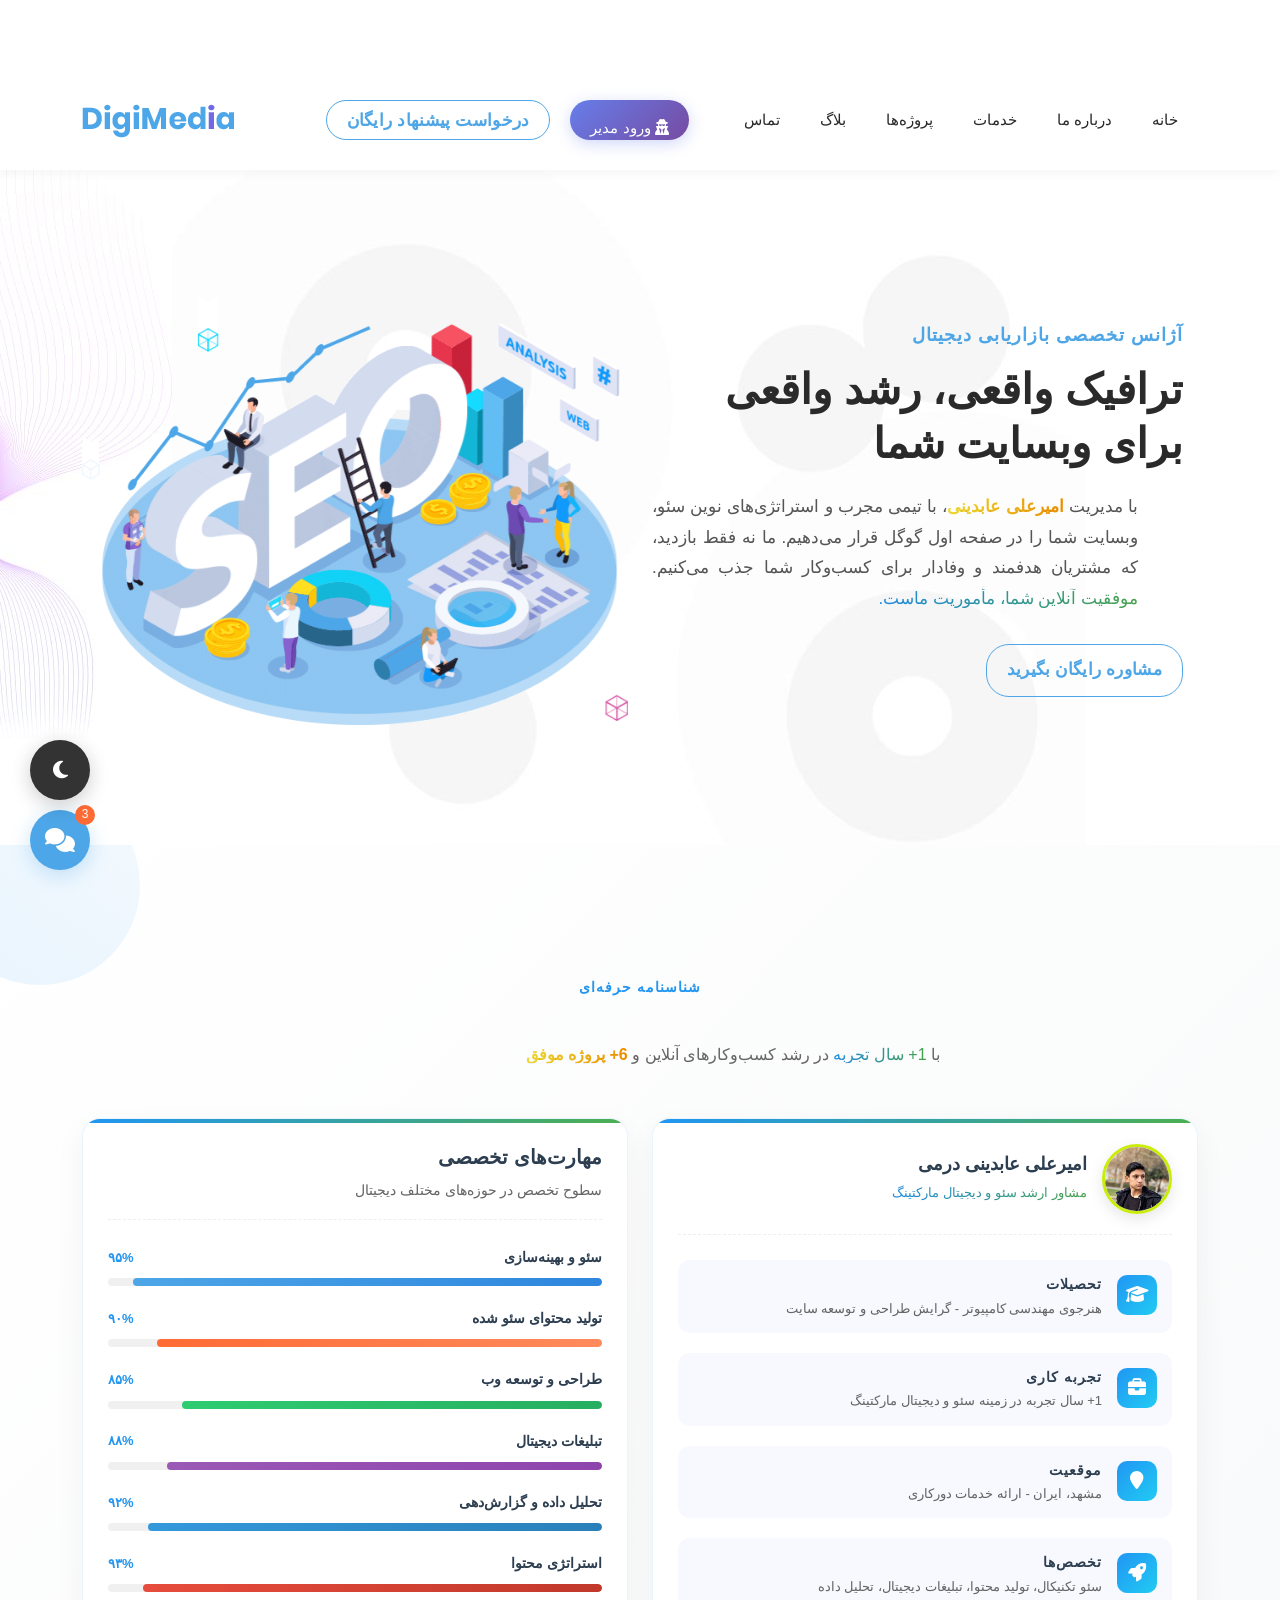
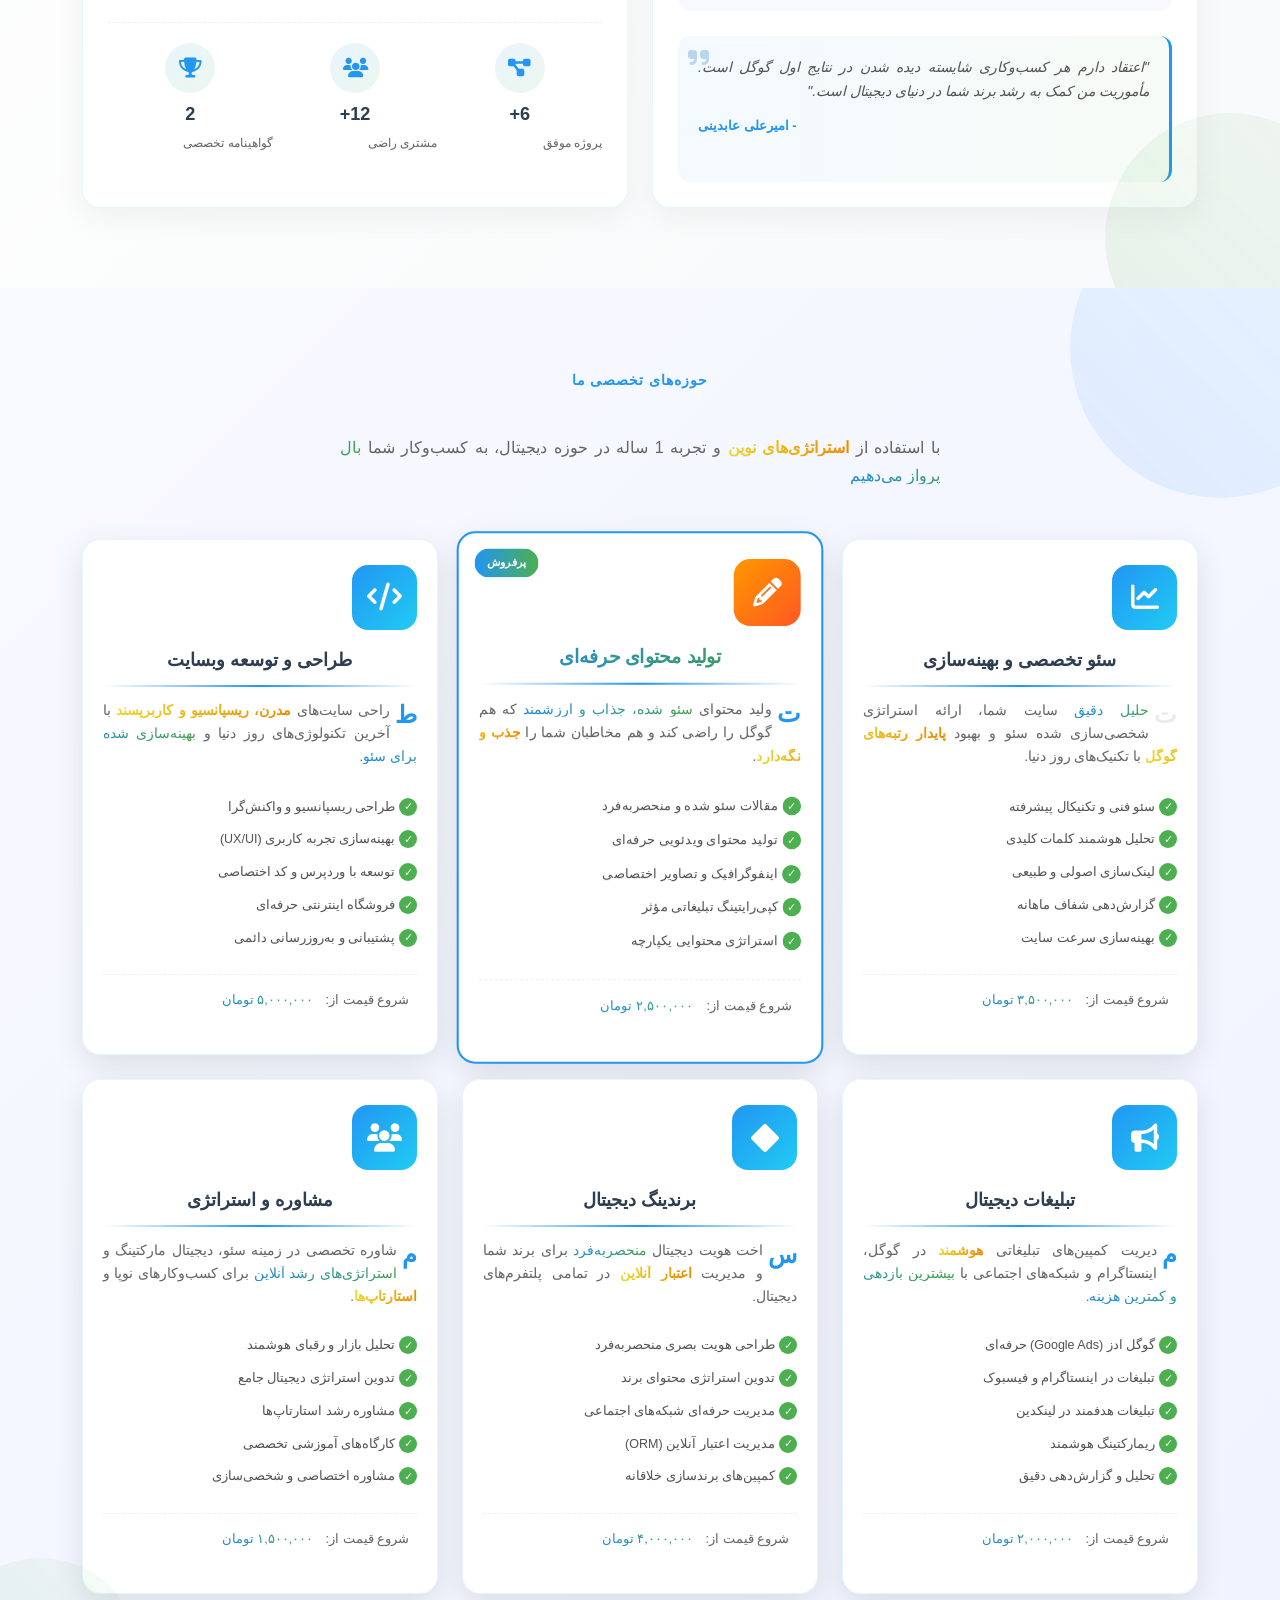
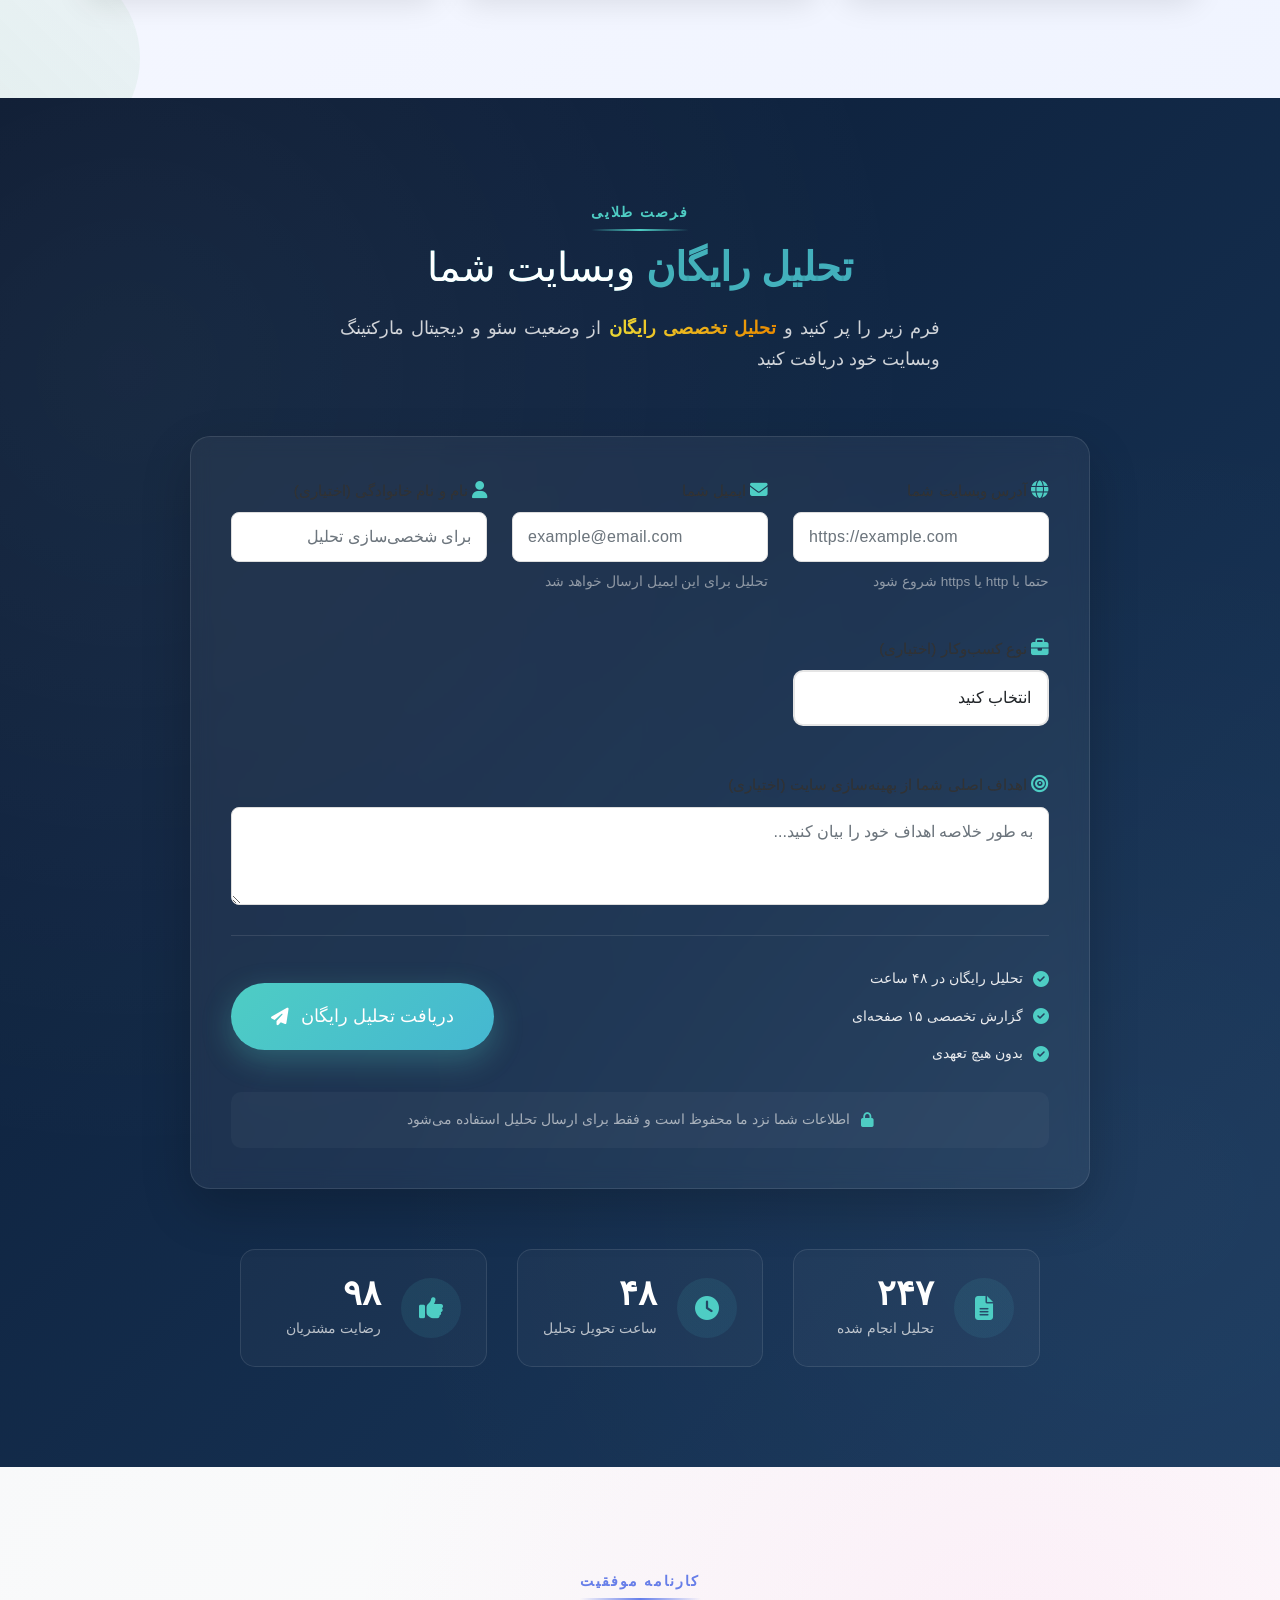
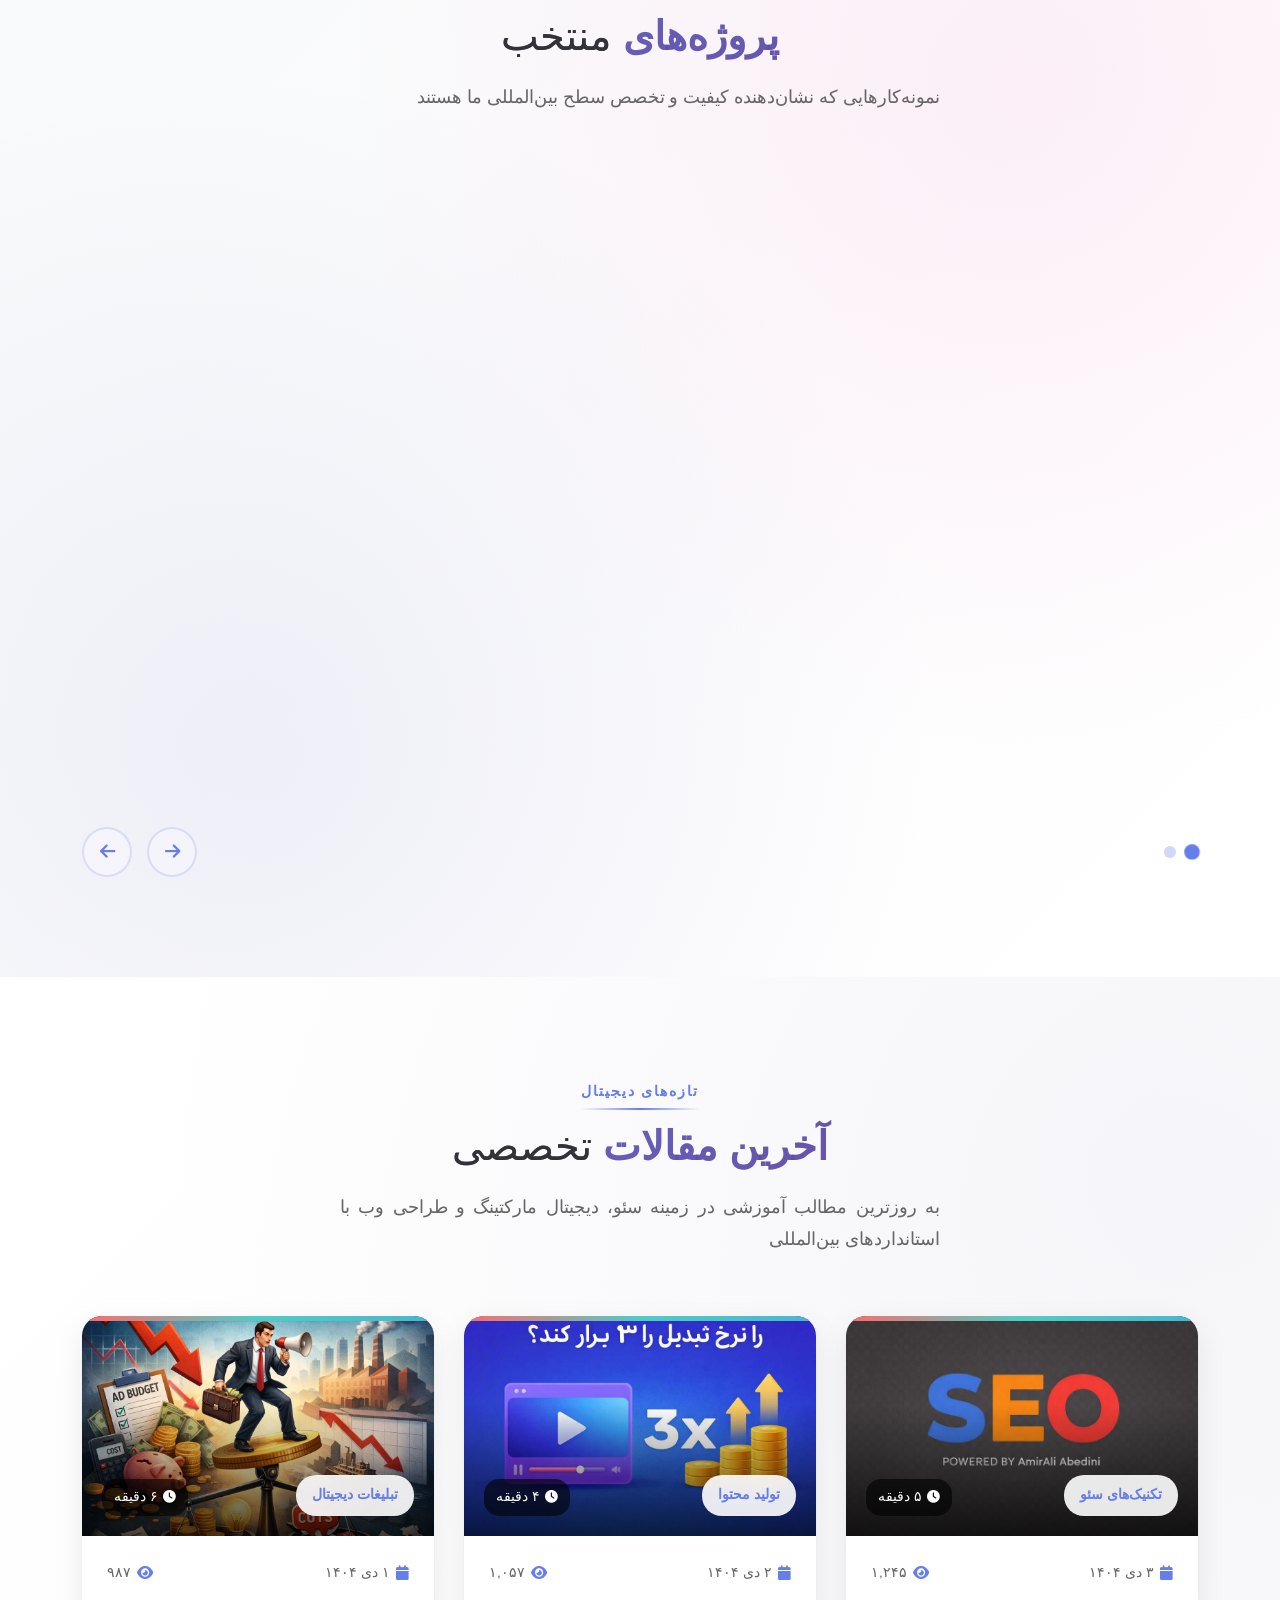
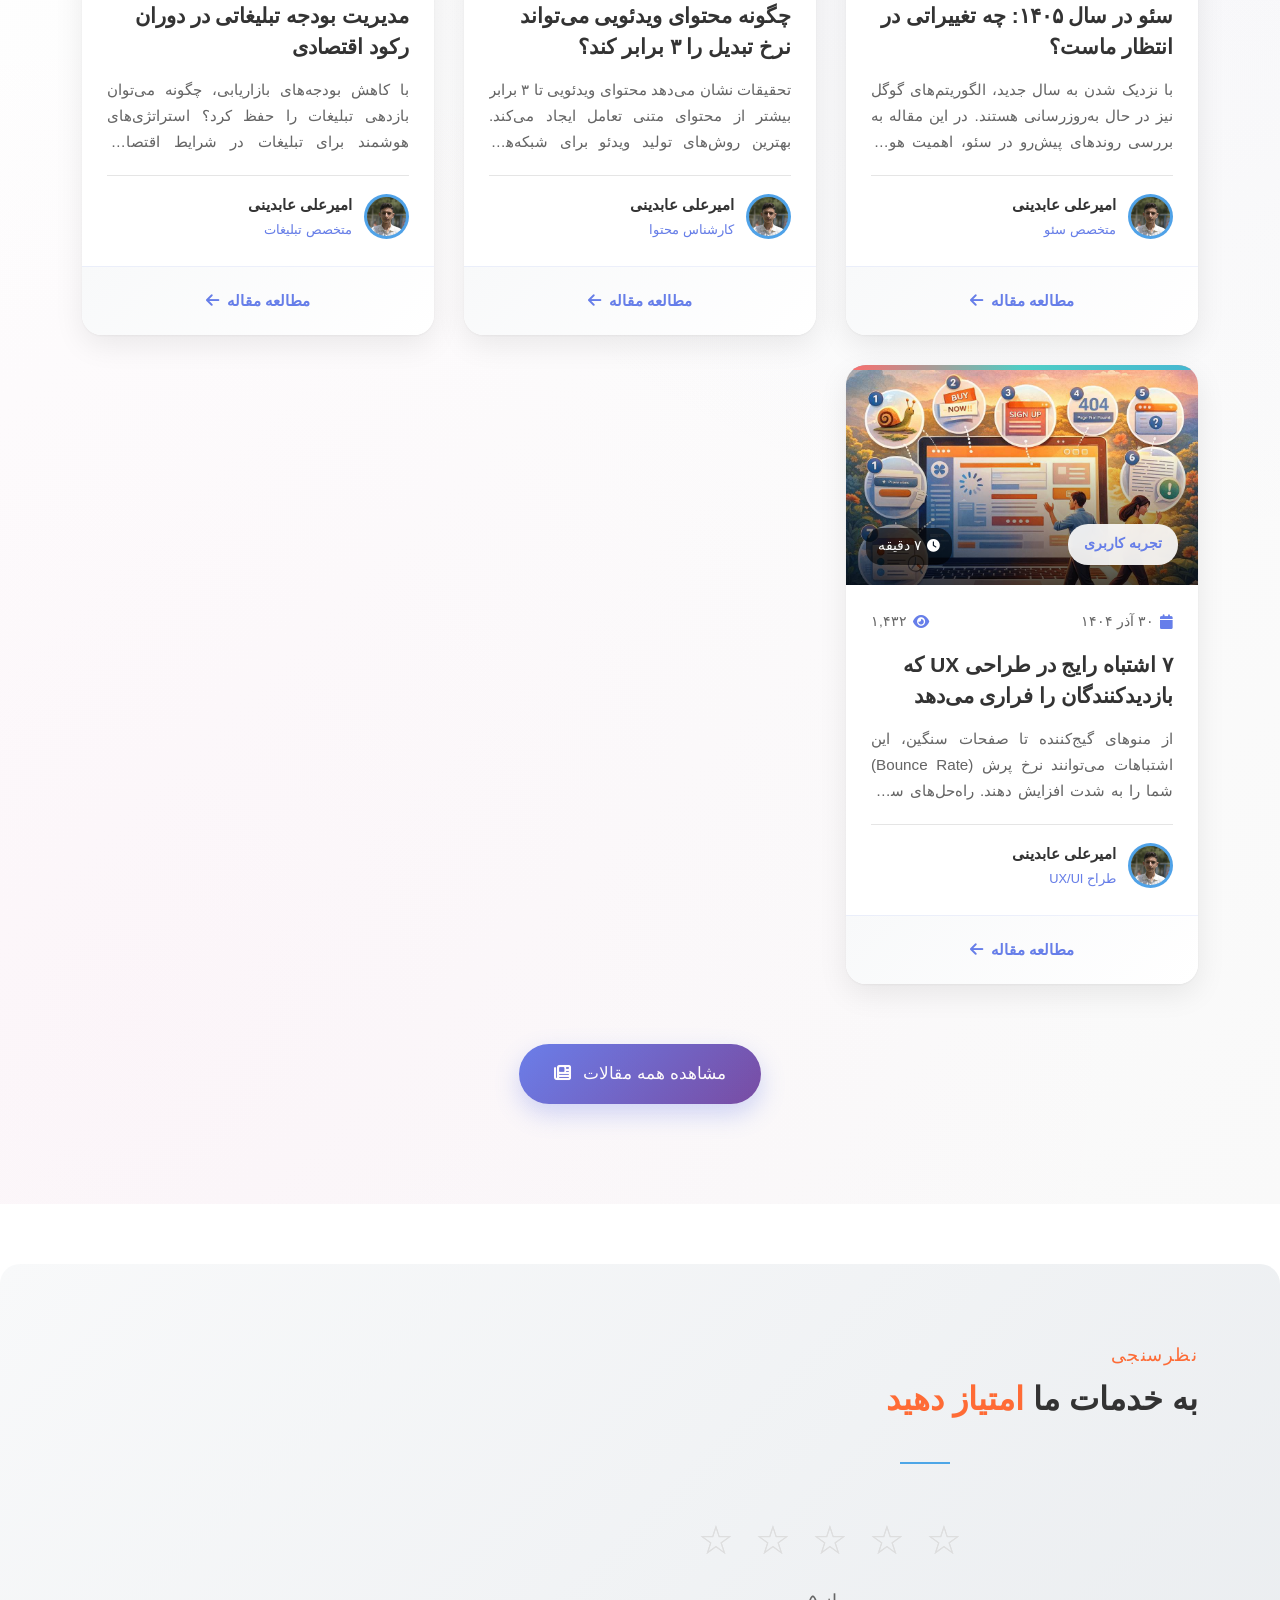
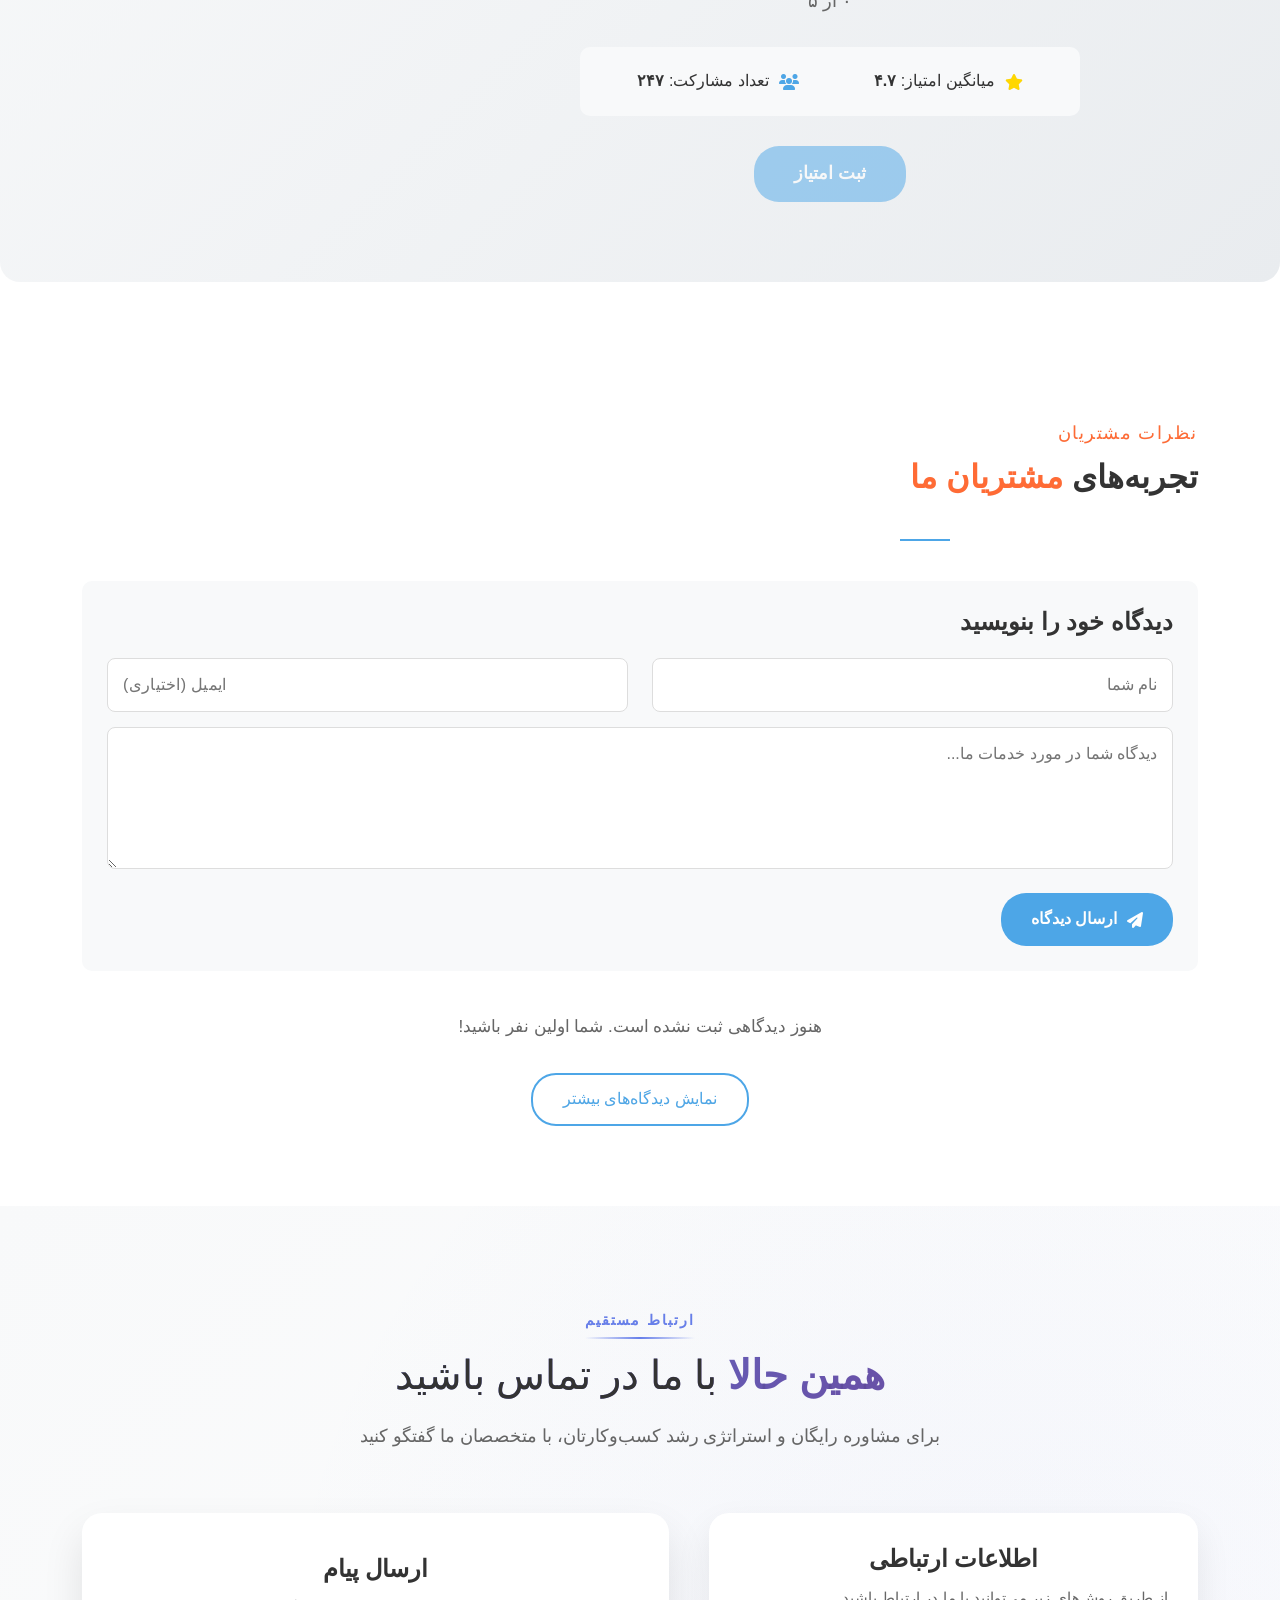
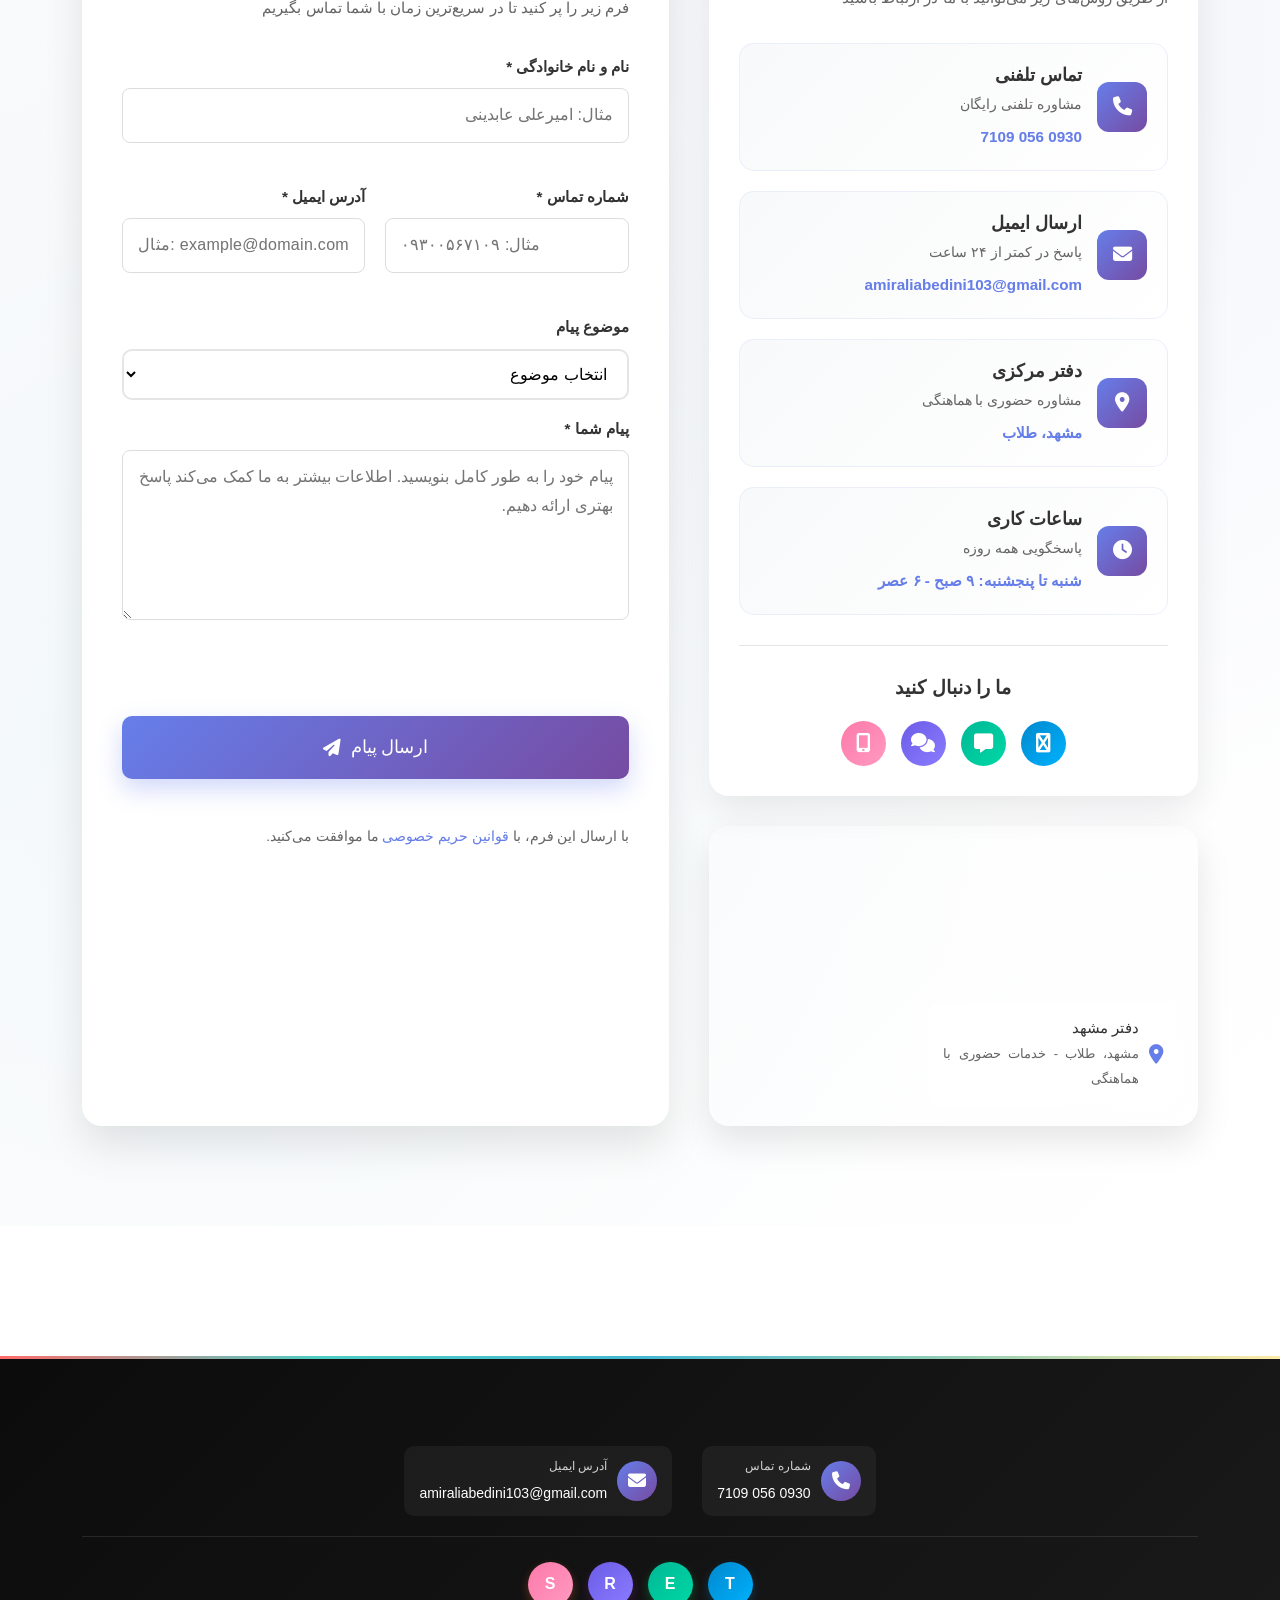
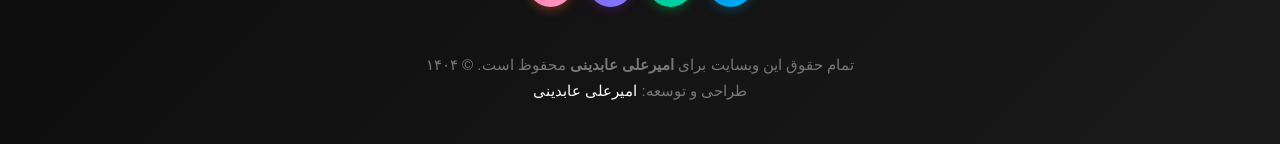
==== commit ab7578b8: "آپدیت آدرس سایت" ====
--- a/index.html
+++ b/index.html
@@ -9,20 +9,20 @@
   <meta name="description" content="وبسایت رسمی امیرعلی عابدینی درمی (Amirali Abedini)، متخصص سئو، دیجیتال مارکتینگ و طراحی وبسایت. ارائه خدمات حرفه‌ای سئو، تولید محتوا و رشد برند شخصی و تجاری در گوگل.">
   <meta name="robots" content="index, follow">
   <meta name="author" content="Amirali Abedini | امیرعلی عابدینی درمی">
-  <link rel="canonical" href="https://amiraliabedini103.github.io/">
+  <link rel="canonical" href="https://amiraliabedini110.github.io/">
   
   <meta property="og:type" content="website">
   <meta property="og:title" content="امیرعلی عابدینی درمی | متخصص سئو و دیجیتال مارکتینگ">
   <meta property="og:description" content="Amirali Abedini – SEO Specialist & Digital Marketing Consultant. خدمات حرفه‌ای سئو و رشد کسب‌وکار.">
-  <meta property="og:url" content="https://amiraliabedini103.github.io/">
+  <meta property="og:url" content="https://amiraliabedini110.github.io/">
   <meta property="og:site_name" content="Amirali Abedini">
-  <meta property="og:image" content="https://amiraliabedini103.github.io/assets/images/logo-v3.png">
+  <meta property="og:image" content="https://amiraliabedini110.github.io/assets/images/logo-v3.png">
   <meta property="og:image:alt" content="امیرعلی عابدینی درمی - متخصص سئو">
   
   <meta name="twitter:card" content="summary_large_image">
   <meta name="twitter:title" content="Amirali Abedini | SEO & Digital Marketing">
   <meta name="twitter:description" content="Official website of Amirali Abedini, SEO specialist and digital marketing consultant.">
-  <meta name="twitter:image" content="https://amiraliabedini103.github.io/assets/images/logo-v3.png">
+  <meta name="twitter:image" content="https://amiraliabedini110.github.io/assets/images/logo-v3.png">
   
   <script type="application/ld+json">
   {
@@ -30,8 +30,8 @@
     "@type": "Person",
     "name": "Amirali Abedini",
     "alternateName": "امیرعلی عابدینی درمی",
-    "url": "https://amiraliabedini103.github.io/",
-    "image": "https://amiraliabedini103.github.io/assets/images/logo-v3.png",
+    "url": "https://amiraliabedini110.github.io/",
+    "image": "https://amiraliabedini110.github.io/assets/images/logo-v3.png",
     "jobTitle": "SEO Specialist & Digital Marketing Consultant",
     "description": "متخصص سئو و دیجیتال مارکتینگ، ارائه‌دهنده خدمات حرفه‌ای بهینه‌سازی سایت و رشد برند",
     "email": "mailto:amiraliabedini103@gmail.com",
@@ -1619,4 +1619,4 @@
   <script src="assets/js/blog-international.js"></script>
   <script src="assets/js/contact-international.js"></script>
 </body>
-</html>+</html>
